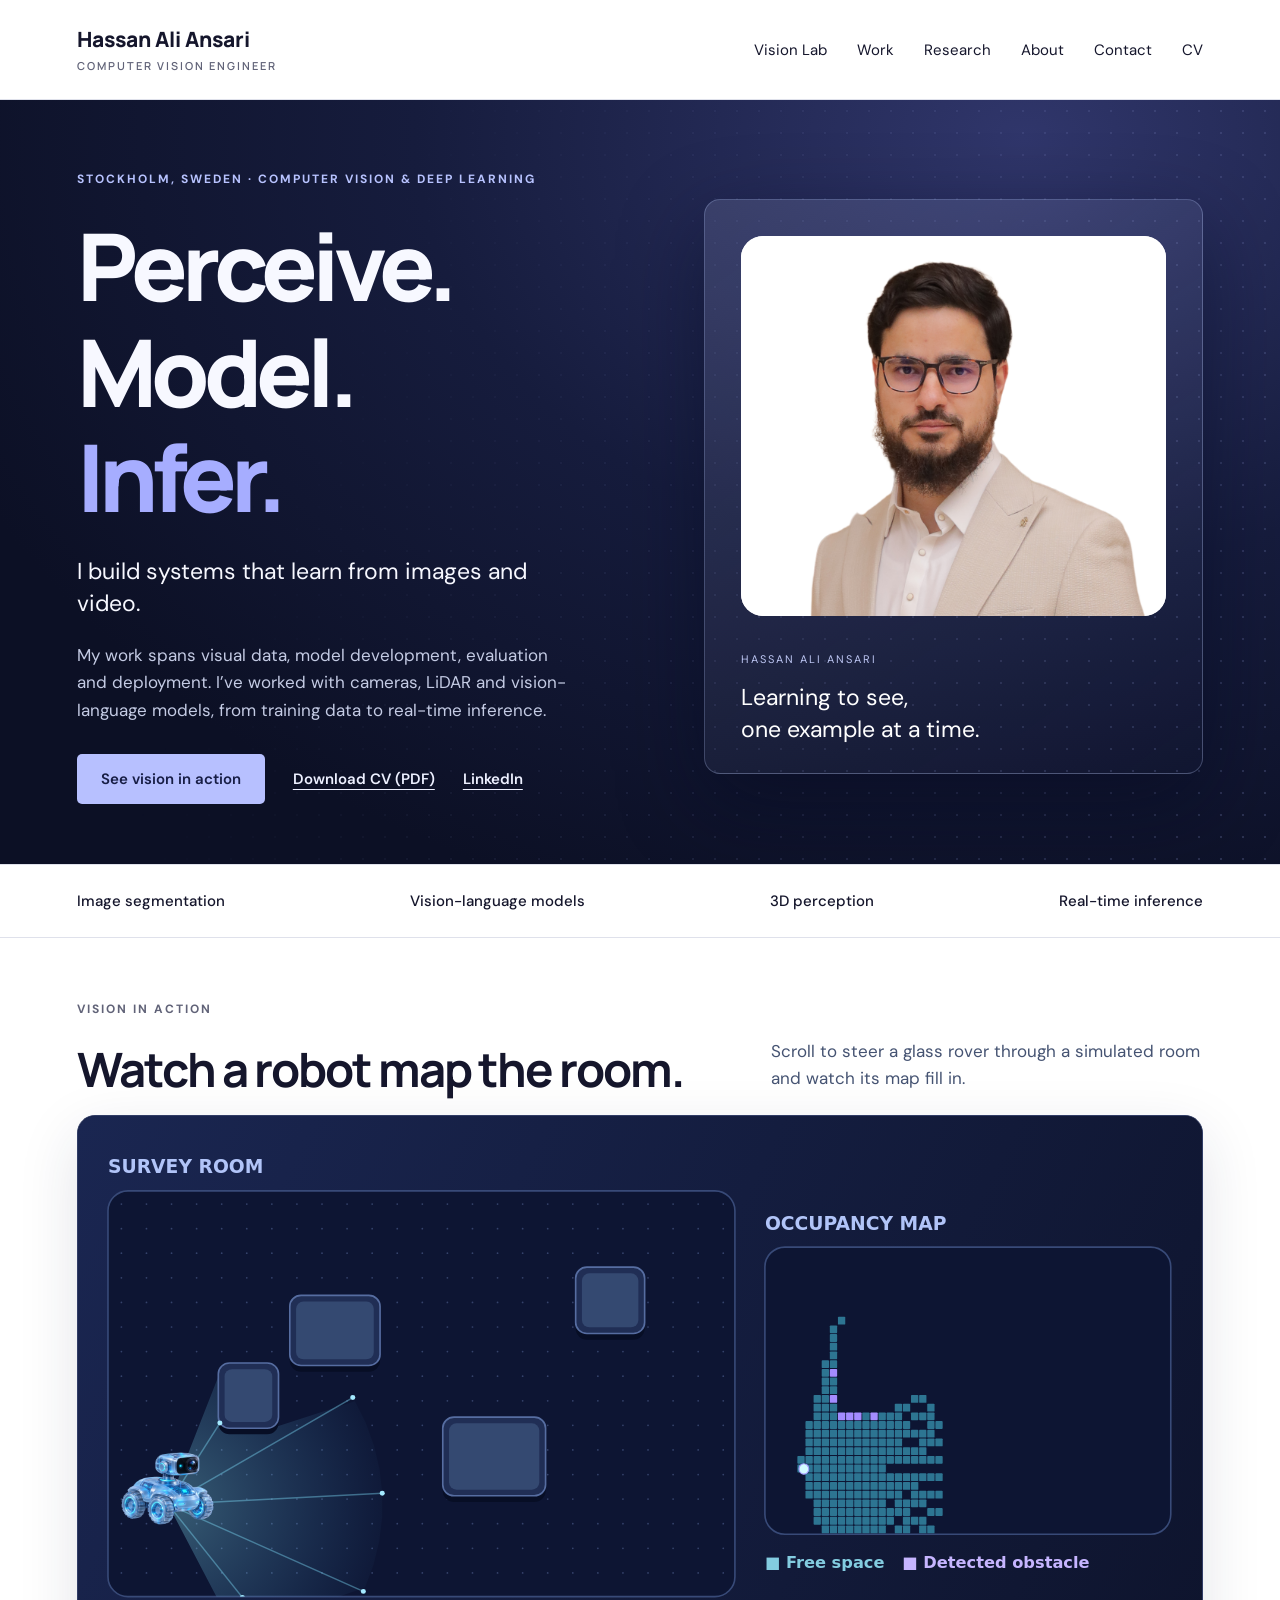
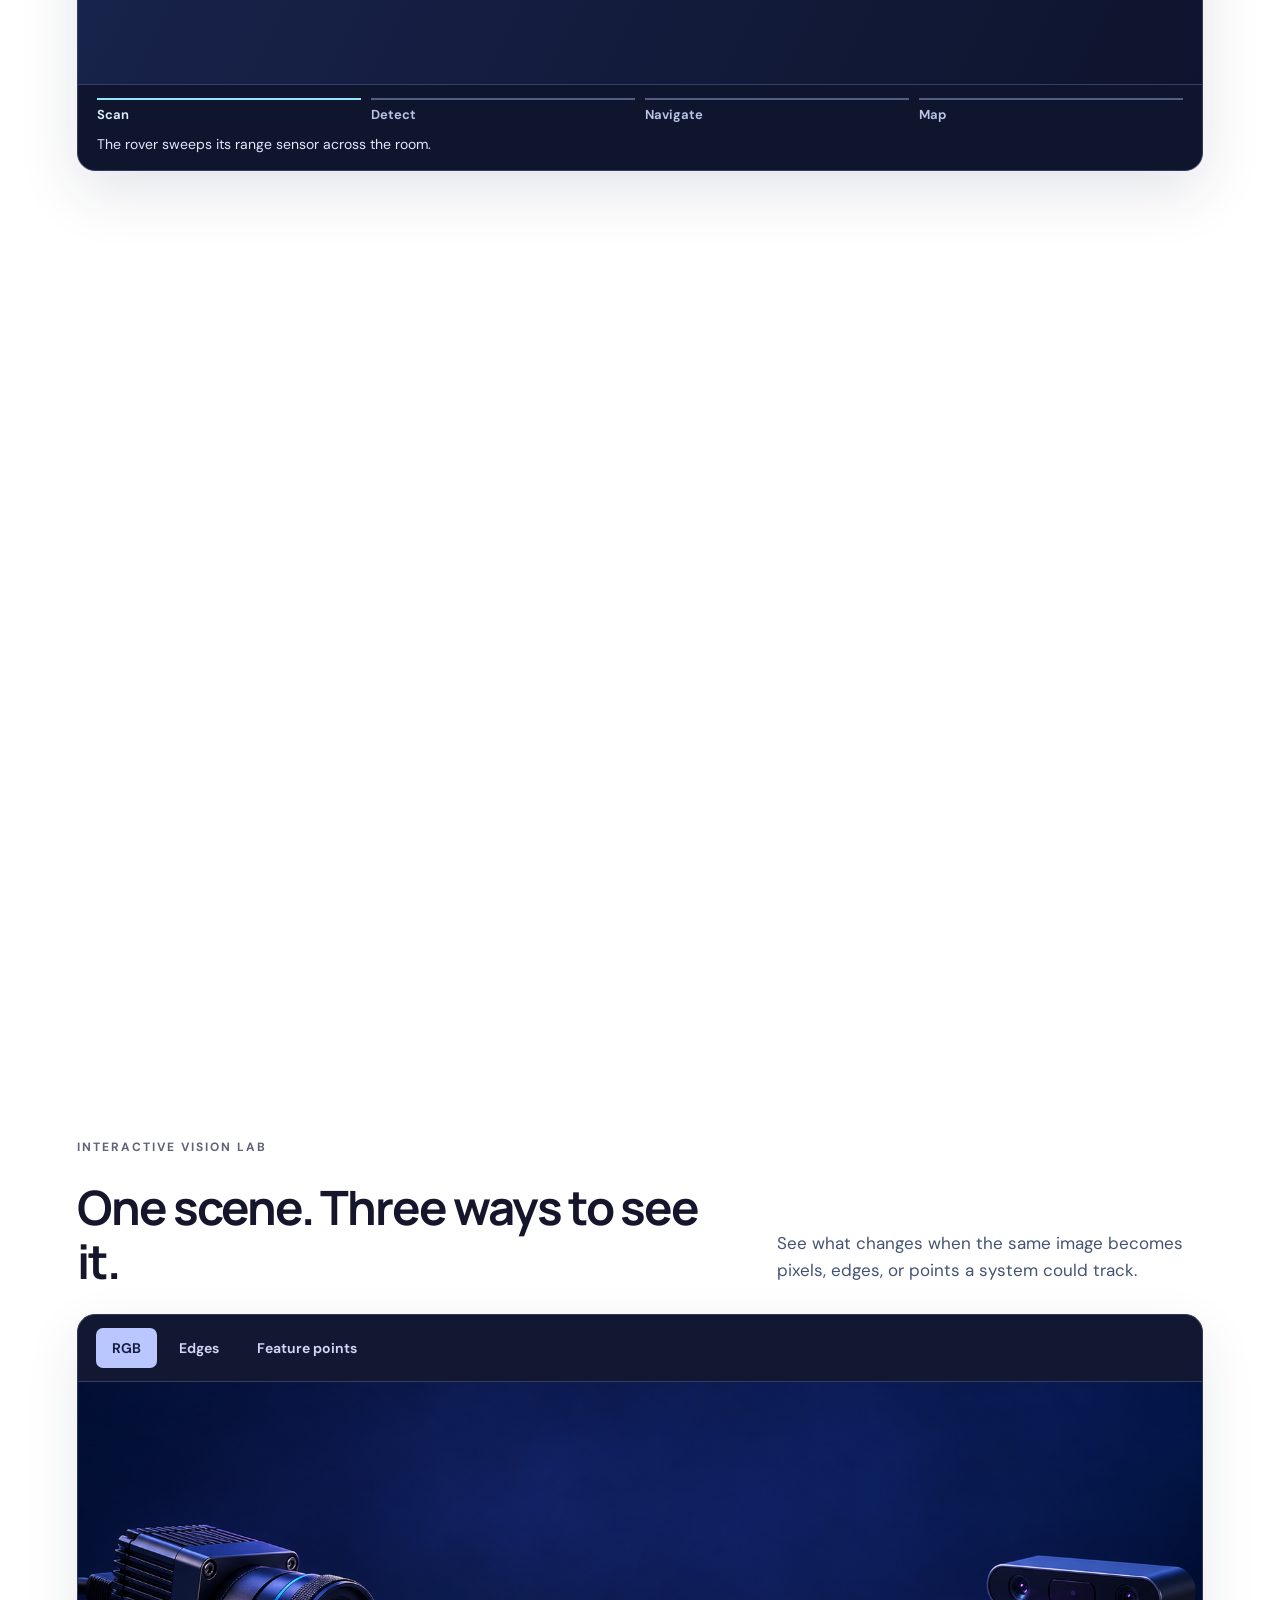
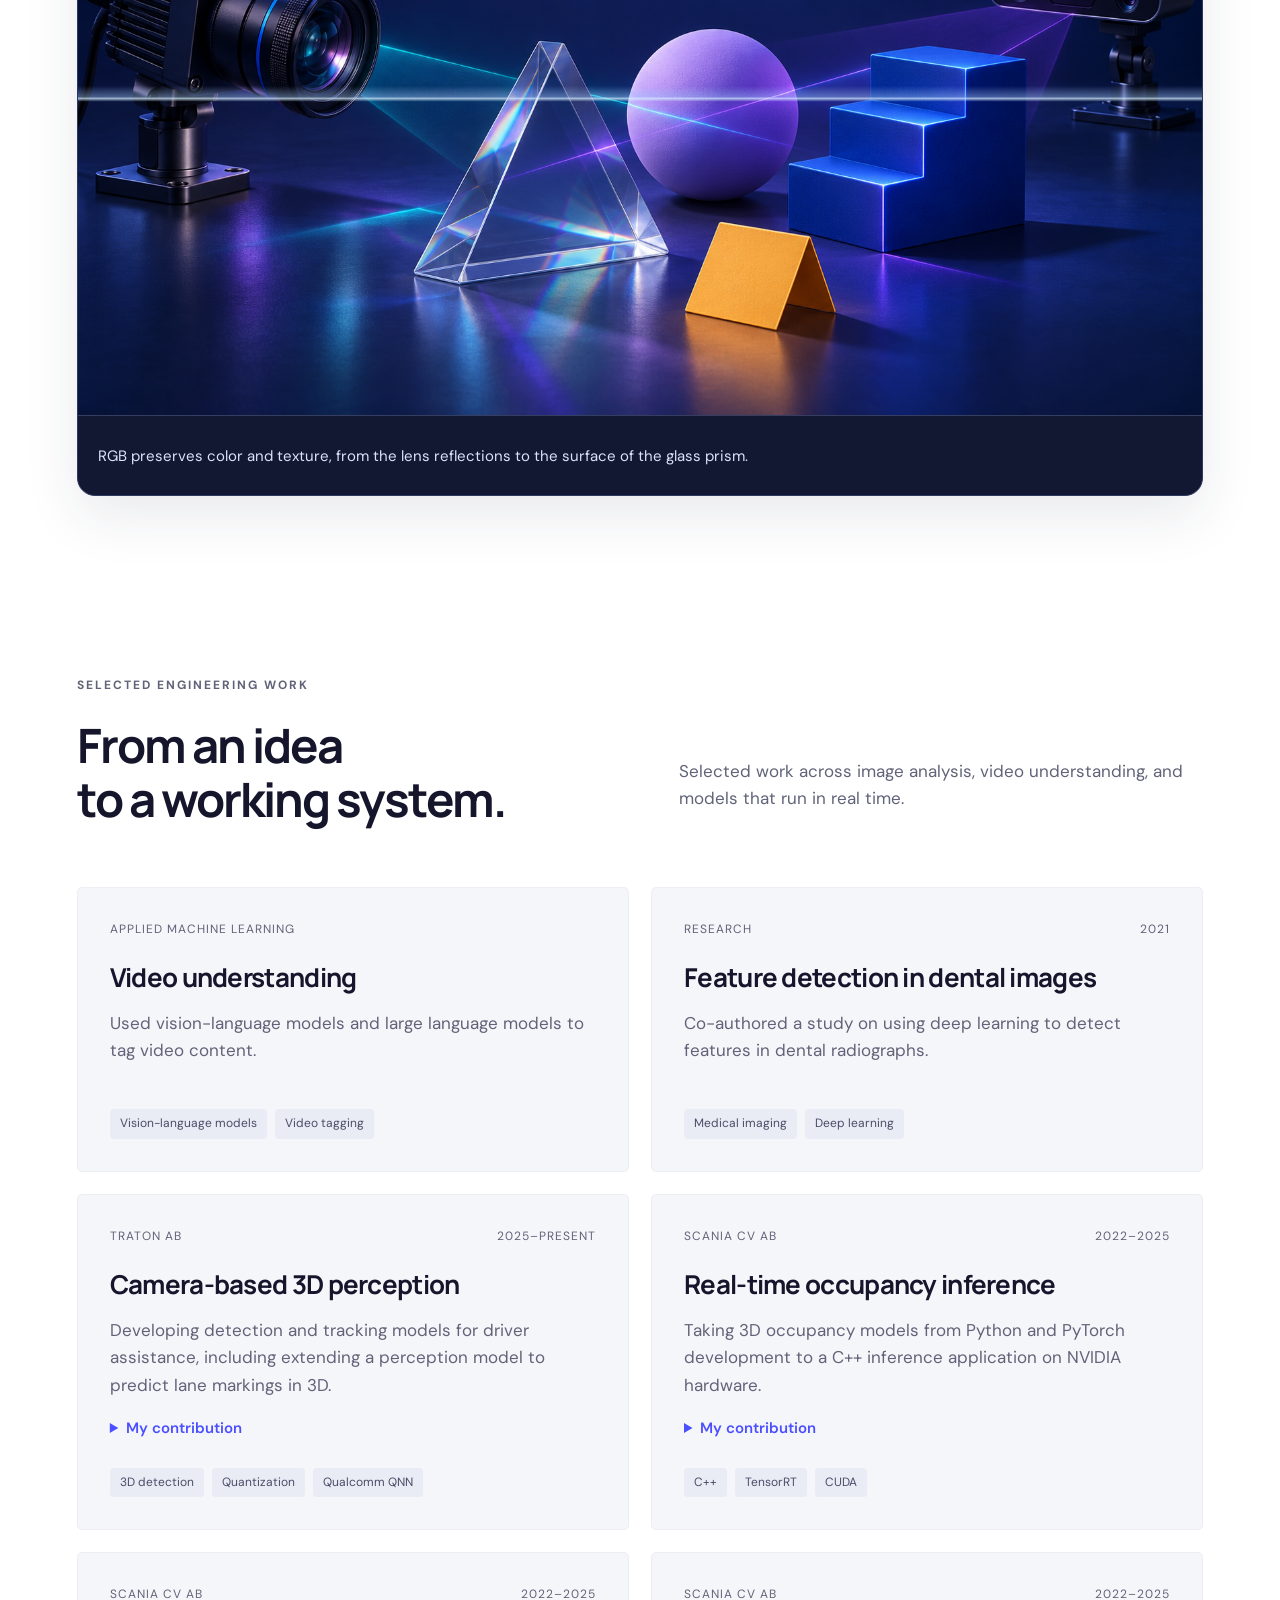
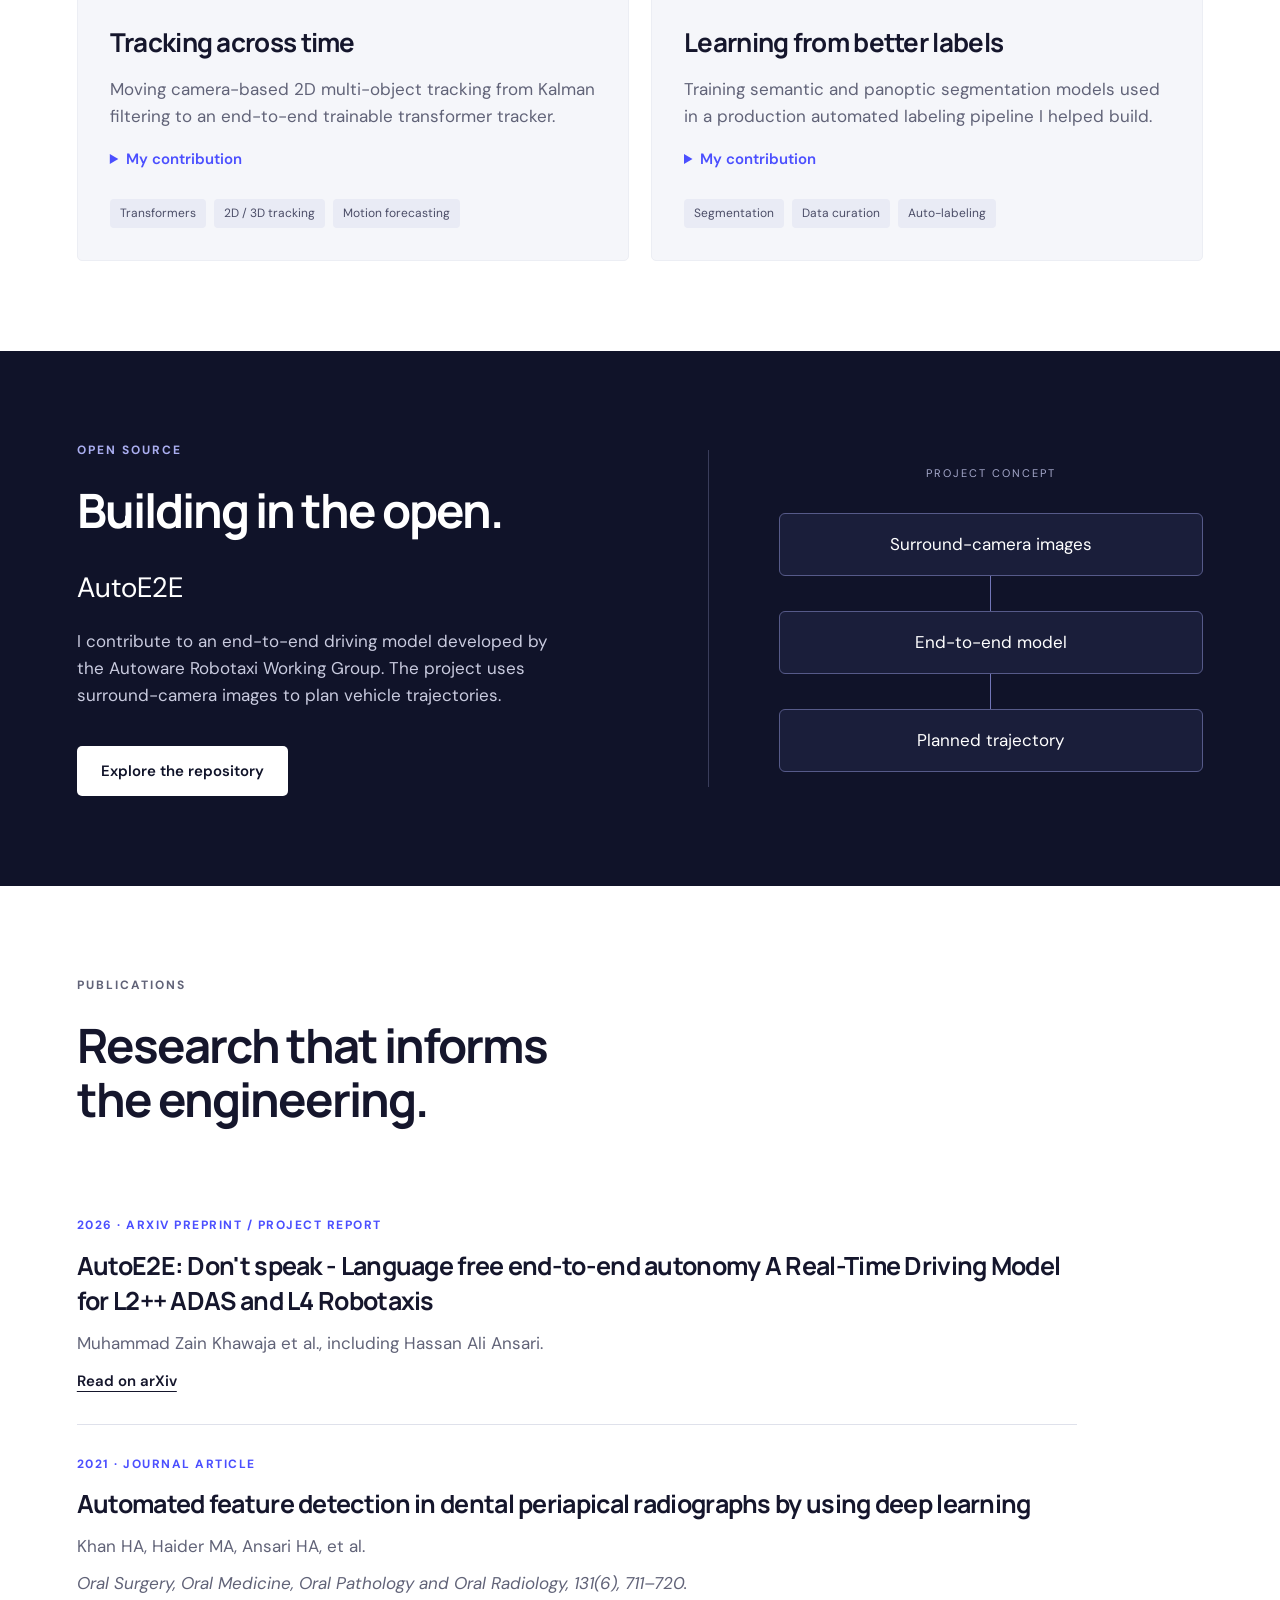
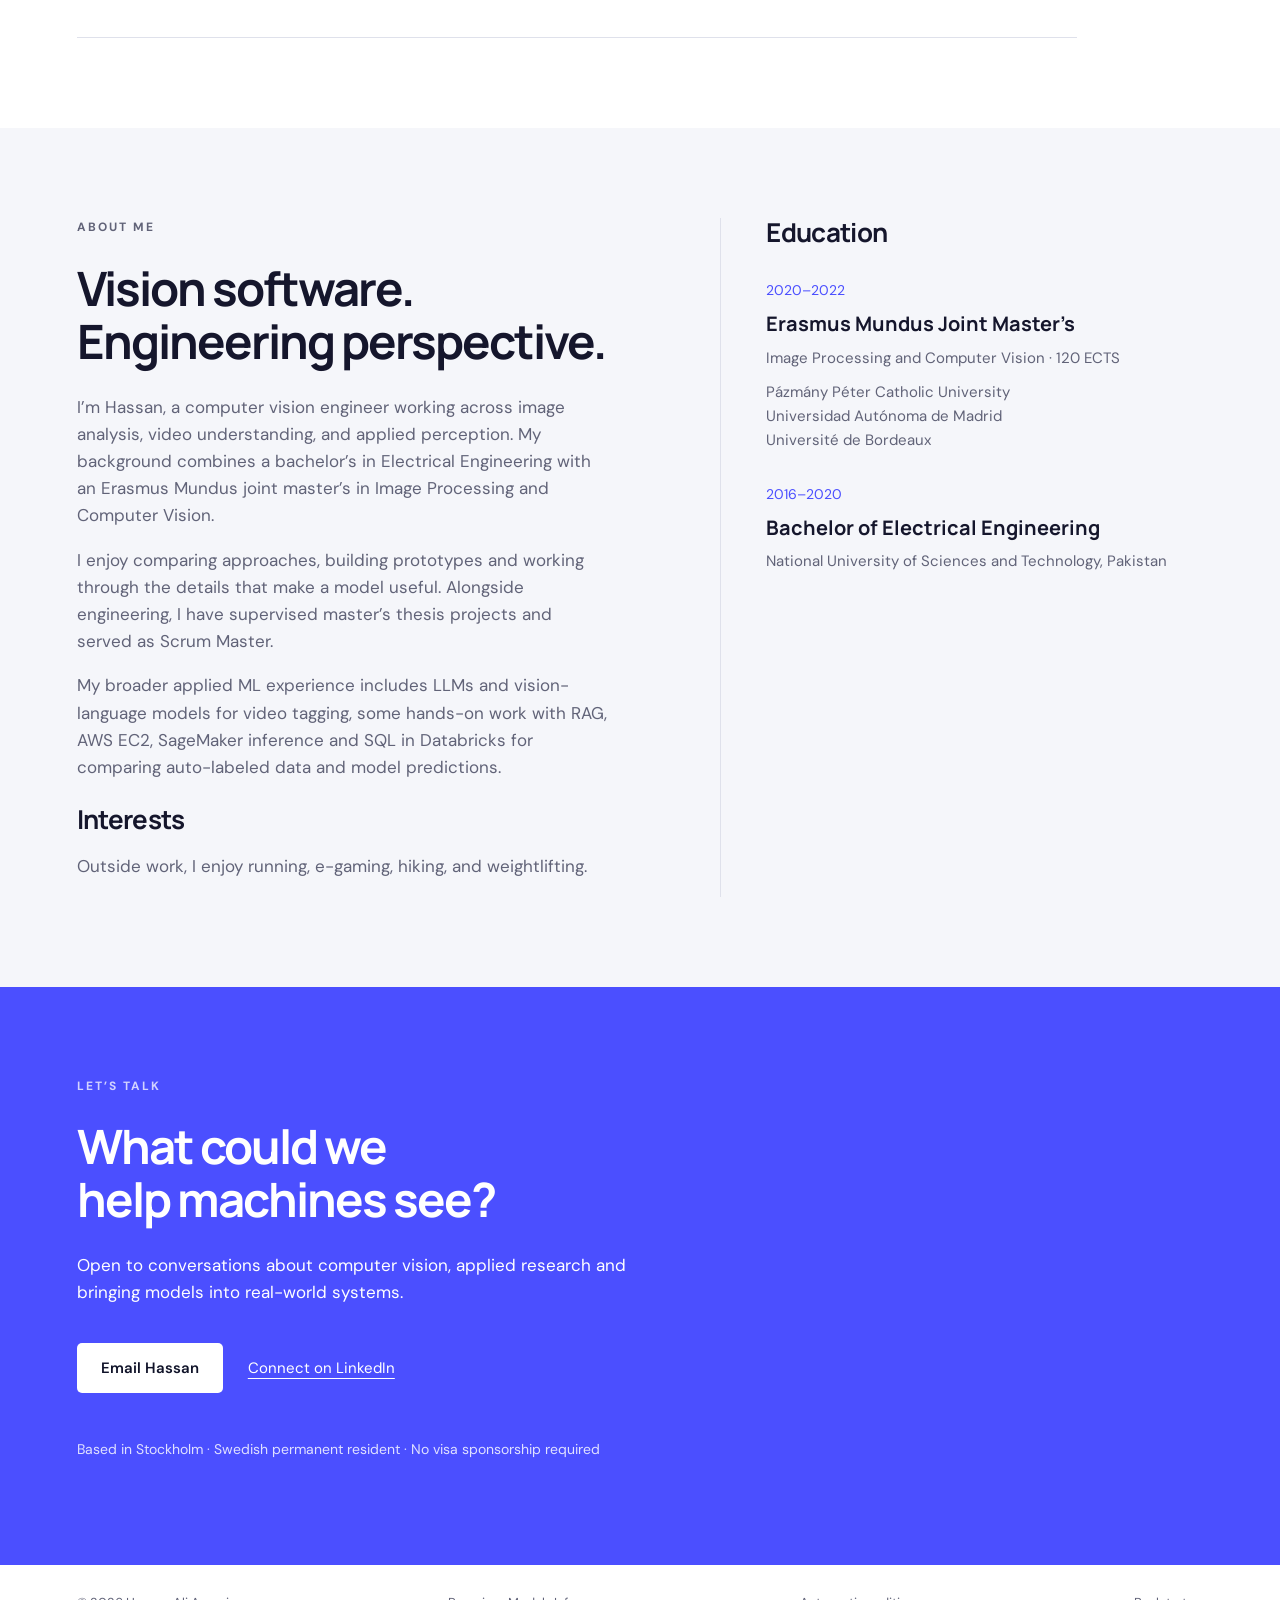
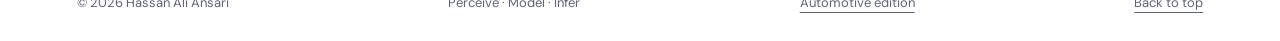
==== vision.html @ 22e8f333 "Add scroll-driven glass rover and room mapping demo" ====
<!doctype html>
<html lang="en"><head><meta charset="utf-8"><meta name="viewport" content="width=device-width,initial-scale=1"><title>Hassan Ali Ansari · Computer Vision & Deep Learning</title><meta name="description" content="Hassan Ali Ansari builds perception systems, from model development to real-time inference. Explore selected work in computer vision, tracking and embedded deployment."><meta name="theme-color" content="#101329"><link rel="icon" href="data:image/svg+xml,%3Csvg xmlns='http://www.w3.org/2000/svg' viewBox='0 0 64 64'%3E%3Crect width='64' height='64' rx='16' fill='%234b4fff'/%3E%3Ctext x='12' y='44' font-family='sans-serif' font-weight='bold' font-size='34' fill='white'%3EHA%3C/text%3E%3C/svg%3E"><link rel="stylesheet" href="style.css?v=portrait-crop">
<link rel="stylesheet" href="vision.css?v=workcell">
<script defer src="vision-lab.js"></script>
<script defer src="robot-workcell.js"></script>
</head>
<body><a class="skip" href="#main">Skip to content</a><header><a class="brand" href="#">Hassan Ali Ansari<span>COMPUTER VISION ENGINEER</span></a><nav aria-label="Main navigation"><a href="#vision-lab">Vision Lab</a><a href="#work">Work</a><a href="#research">Research</a><a href="#about">About</a><a href="#contact">Contact</a><a href="Hassan-Ali-Ansari-CV.pdf" target="_blank" rel="noopener">CV</a></nav></header>


<main id="main"><div class="hero-stage"><section class="hero"><div class="hero-copy"><p class="eyebrow">STOCKHOLM, SWEDEN · COMPUTER VISION & DEEP LEARNING</p><h1>Perceive.<br>Model.<br><em>Infer.</em></h1><p class="intro">I build systems that learn from images and video.</p><p class="support">My work spans visual data, model development, evaluation and deployment. I’ve worked with cameras, LiDAR and vision-language models, from training data to real-time inference.</p><div class="actions"><a class="button" href="#robot-workcell">See vision in action</a><a class="text-link" href="Hassan-Ali-Ansari-CV.pdf" download>Download CV (PDF)</a><a class="text-link" href="https://www.linkedin.com/in/hassan-ali-ansari-2b9634282" target="_blank" rel="noopener noreferrer">LinkedIn</a></div></div><div class="hero-visual"><div class="portrait"><img src="hassan.png" alt="Hassan Ali Ansari wearing a cream blazer" width="1120" height="1064"></div><div class="portrait-label"><span>HASSAN ALI ANSARI</span><p>Learning to see,<br>one example at a time.</p></div></div></section></div>
<div class="expertise" aria-label="Core expertise"><span>Image segmentation</span><span>Vision-language models</span><span>3D perception</span><span>Real-time inference</span></div>




<section id="robot-workcell" class="robot-workcell section" aria-labelledby="robot-title">
  <div class="robot-sticky">
    <div class="robot-heading">
      <div>
        <p class="eyebrow">VISION IN ACTION</p>
        <h2 id="robot-title">Watch a robot map the room.</h2>
      </div>
      <p>Scroll to steer a glass rover through a simulated room and watch its map fill in.</p>
    </div>
    <figure class="robot-instrument">
      <canvas width="900" height="460" role="img" aria-label="A glass rover scans a room. A second panel shows the free and occupied space it has mapped."></canvas>
      <figcaption>
        <ol class="robot-steps" aria-label="Workcell steps">
          <li aria-current="step">Scan</li>
          <li>Detect</li>
          <li>Navigate</li>
          <li>Map</li>
        </ol>
        <p class="robot-readout">The rover sweeps its range sensor across the room.</p>
      </figcaption>
    </figure>
  </div>
</section>
<section id="vision-lab" class="vision-lab section" aria-labelledby="vision-lab-title">
  <div class="vision-lab-header">
    <div>
      <p class="eyebrow">INTERACTIVE VISION LAB</p>
      <h2 id="vision-lab-title">One scene. Three ways to see it.</h2>
    </div>
    <p>See what changes when the same image becomes pixels, edges, or points a system could track.</p>
  </div>
  <div class="vision-instrument">
    <div class="vision-controls" role="group" aria-label="Image representation" hidden>
      <button type="button" data-mode="rgb" aria-pressed="true">RGB</button>
      <button type="button" data-mode="edges" aria-pressed="false">Edges</button>
      <button type="button" data-mode="features" aria-pressed="false">Feature points</button>
      <label class="vision-compare" hidden>Show original
        <input type="range" min="0" max="100" value="0" aria-label="Percentage of the original image to reveal">
      </label>
    </div>
    <div class="vision-stage">
      <img src="vision-sensor-scene.png" width="1672" height="941" alt="A machine-vision camera and depth sensor pointed at a glass prism and colored geometric objects.">
      <canvas aria-hidden="true" hidden></canvas>
    </div>
    <div class="vision-readout">
      <p id="vision-mode-description" aria-live="polite">RGB preserves color and texture, from the lens reflections to the surface of the glass prism.</p>
    </div>
  </div>
</section>
<section id="work" class="section"><div class="section-title"><p class="eyebrow">SELECTED ENGINEERING WORK</p><h2>From an idea<br>to a working system.</h2><p>Selected work across image analysis, video understanding, and models that run in real time.</p></div><div class="work-grid">
<article class="project"><div class="project-top"><span>APPLIED MACHINE LEARNING</span></div><h3>Video understanding</h3><p>Used vision-language models and large language models to tag video content.</p><div class="tags"><span>Vision-language models</span><span>Video tagging</span></div></article>
<article class="project"><div class="project-top"><span>RESEARCH</span><span>2021</span></div><h3>Feature detection in dental images</h3><p>Co-authored a study on using deep learning to detect features in dental radiographs.</p><div class="tags"><span>Medical imaging</span><span>Deep learning</span></div></article>
<article class="project"><div class="project-top"><span>TRATON AB</span><span>2025–PRESENT</span></div><h3>Camera-based 3D perception</h3><p>Developing detection and tracking models for driver assistance, including extending a perception model to predict lane markings in 3D.</p><details><summary>My contribution</summary><div class="detail"><p>I translate driving-feature requirements into perception tasks and define evaluation metrics with simulation engineers. I optimize and quantize models, convert them from ONNX to QNN, and validate inference on Qualcomm hardware with platform engineers.</p><p>I also contributed to discussions on technical feasibility, perception architecture and the hardware compute budget for an L2++ ADAS production project.</p></div></details><div class="tags"><span>3D detection</span><span>Quantization</span><span>Qualcomm QNN</span></div></article>
<article class="project"><div class="project-top"><span>SCANIA CV AB</span><span>2022–2025</span></div><h3>Real-time occupancy inference</h3><p>Taking 3D occupancy models from Python and PyTorch development to a C++ inference application on NVIDIA hardware.</p><details><summary>My contribution</summary><div class="detail"><p>I developed models through training and evaluation, optimized inference with ONNX, TensorRT and custom CUDA kernels, and wrote the C++ application that ran them. The work focused on meeting real-time compute and latency constraints.</p></div></details><div class="tags"><span>C++</span><span>TensorRT</span><span>CUDA</span></div></article>
<article class="project"><div class="project-top"><span>SCANIA CV AB</span><span>2022–2025</span></div><h3>Tracking across time</h3><p>Moving camera-based 2D multi-object tracking from Kalman filtering to an end-to-end trainable transformer tracker.</p><details><summary>My contribution</summary><div class="detail"><p>In related 3D perception work, I integrated a trainable tracker with an object detector and used its tracks to develop downstream motion forecasting and occupancy prediction models. I also built prototypes to compare methods and guide technology selection.</p></div></details><div class="tags"><span>Transformers</span><span>2D / 3D tracking</span><span>Motion forecasting</span></div></article>
<article class="project"><div class="project-top"><span>SCANIA CV AB</span><span>2022–2025</span></div><h3>Learning from better labels</h3><p>Training semantic and panoptic segmentation models used in a production automated labeling pipeline I helped build.</p><details><summary>My contribution</summary><div class="detail"><p>I helped define 3D annotation specifications and curated camera and LiDAR datasets for model training and evaluation.</p></div></details><div class="tags"><span>Segmentation</span><span>Data curation</span><span>Auto-labeling</span></div></article></div></section>
<section class="open-source section"><div><p class="eyebrow">OPEN SOURCE</p><h2>Building in the open.</h2><p class="large">AutoE2E</p><p>I contribute to an end-to-end driving model developed by the Autoware Robotaxi Working Group. The project uses surround-camera images to plan vehicle trajectories.</p><a class="button light" href="https://github.com/autowarefoundation/auto_e2e" target="_blank" rel="noopener noreferrer">Explore the repository</a></div><div class="pipeline" aria-label="Conceptual AutoE2E flow: surround-camera images to end-to-end model to planned trajectory"><span class="diagram-label">PROJECT CONCEPT</span><div>Surround-camera images</div><i aria-hidden="true"></i><div>End-to-end model</div><i aria-hidden="true"></i><div>Planned trajectory</div></div></section>
<section id="research" class="section research"><div class="section-title"><p class="eyebrow">PUBLICATIONS</p><h2>Research that informs<br>the engineering.</h2></div><article class="paper"><div class="paper-meta">2026 · ARXIV PREPRINT / PROJECT REPORT</div><h3><a href="https://arxiv.org/abs/2611.22374" target="_blank" rel="noopener noreferrer">AutoE2E: Don't speak - Language free end-to-end autonomy A Real-Time Driving Model for L2++ ADAS and L4 Robotaxis</a></h3><p>Muhammad Zain Khawaja et al., including Hassan Ali Ansari.</p><a class="text-link" href="https://arxiv.org/abs/2611.22374" target="_blank" rel="noopener noreferrer">Read on arXiv</a></article><article class="paper"><div class="paper-meta">2021 · JOURNAL ARTICLE</div><h3>Automated feature detection in dental periapical radiographs by using deep learning</h3><p>Khan HA, Haider MA, Ansari HA, et al.</p><p class="journal">Oral Surgery, Oral Medicine, Oral Pathology and Oral Radiology, 131(6), 711–720.</p></article></section>
<section id="about" class="section about"><div><p class="eyebrow">ABOUT ME</p><h2>Vision software.<br>Engineering perspective.</h2><p>I’m Hassan, a computer vision engineer working across image analysis, video understanding, and applied perception. My background combines a bachelor’s in Electrical Engineering with an Erasmus Mundus joint master’s in Image Processing and Computer Vision.</p><p>I enjoy comparing approaches, building prototypes and working through the details that make a model useful. Alongside engineering, I have supervised master’s thesis projects and served as Scrum Master.</p><p>My broader applied ML experience includes LLMs and vision-language models for video tagging, some hands-on work with RAG, AWS EC2, SageMaker inference and SQL in Databricks for comparing auto-labeled data and model predictions.</p><h3>Interests</h3><p>Outside work, I enjoy running, e-gaming, hiking, and weightlifting.</p></div><div class="education"><h3>Education</h3><div><span>2020–2022</span><h4>Erasmus Mundus Joint Master’s</h4><p>Image Processing and Computer Vision · 120 ECTS</p><p>Pázmány Péter Catholic University<br>Universidad Autónoma de Madrid<br>Université de Bordeaux</p></div><div><span>2016–2020</span><h4>Bachelor of Electrical Engineering</h4><p>National University of Sciences and Technology, Pakistan</p></div></div></section>
<section id="contact" class="contact section"><p class="eyebrow">LET’S TALK</p><h2>What could we<br>help machines see?</h2><p>Open to conversations about computer vision, applied research and bringing models into real-world systems.</p><a class="button light" href="mailto:ansarihassan77@gmail.com">Email Hassan</a><a class="contact-link" href="https://www.linkedin.com/in/hassan-ali-ansari-2b9634282" target="_blank" rel="noopener noreferrer">Connect on LinkedIn</a><p class="authorization">Based in Stockholm · Swedish permanent resident · No visa sponsorship required</p></section></main><footer><span>© 2026 Hassan Ali Ansari</span><span>Perceive · Model · Infer</span><a href="./">Automotive edition</a><a href="#">Back to top</a></footer></body></html>
---- style.css ----
@import url('https://fonts.googleapis.com/css2?family=DM+Sans:wght@400;500;600;700&family=Manrope:wght@400;500;600;700;800&display=swap');
:root{--ink:#15162c;--muted:#616378;--blue:#4b4fff;--line:#dfe1eb;--navy:#101329;--surface:#f5f6fa}*{box-sizing:border-box}html{scroll-behavior:smooth;scroll-padding-top:90px}body{margin:0;color:var(--ink);background:#fff;font-family:'DM Sans',Arial,sans-serif;font-size:17px;line-height:1.6}a{color:inherit;text-underline-offset:5px}a:focus-visible,summary:focus-visible{outline:3px solid #8b8dff;outline-offset:6px}header{height:100px;padding:0 6%;display:flex;align-items:center;justify-content:space-between;border-bottom:1px solid var(--line);background:white}.brand{font-family:Manrope,sans-serif;font-size:21px;font-weight:800;text-decoration:none;line-height:1.35}.brand span{display:block;font-size:11px;letter-spacing:2px;color:var(--muted);font-weight:600;margin-top:5px}nav{display:flex;gap:30px}nav a{text-decoration:none;font-size:15px}nav a:hover{color:var(--blue)}.skip{position:absolute;top:-100px;left:20px;background:white;padding:10px;z-index:5}.skip:focus{top:10px}.hero{padding:70px 6% 60px;max-width:1500px;margin:auto;display:grid;grid-template-columns:1.1fr 1fr;gap:7%;align-items:center}.eyebrow{font-size:12px;font-weight:700;letter-spacing:2px;margin:0 0 24px;color:var(--muted)}h1,h2,h3,h4{font-family:Manrope,Arial,sans-serif;line-height:1.13}h1{font-size:clamp(62px,7.3vw,110px);letter-spacing:-6px;font-weight:800;margin:0 0 25px}h1 em{color:var(--blue);font-style:normal}h2{font-size:clamp(32px,3.7vw,52px);font-weight:700;letter-spacing:-2px;margin:0 0 25px}h3{font-size:26px;letter-spacing:-.7px;margin:24px 0 18px}.intro{font-size:23px;line-height:1.4;max-width:510px}.support{max-width:490px;color:var(--muted)}.actions{display:flex;flex-wrap:wrap;gap:28px;align-items:center;margin-top:30px}.button{display:inline-block;text-decoration:none;background:var(--blue);color:#fff;padding:13px 24px;border-radius:5px;font-size:15px;font-weight:600;transition:background .2s}.button:hover{background:#3236d4}.text-link{font-size:15px;font-weight:600}.hero-visual{position:relative;background:var(--navy);padding:36px 36px 28px;border-radius:2px;overflow:hidden}.portrait{background:#fff;position:relative;z-index:1;border-radius:180px 180px 3px 3px;overflow:hidden}.portrait img{display:block;width:100%;height:auto;aspect-ratio:1.12/1;object-fit:cover;object-position:center top}.portrait-label{position:relative;z-index:1;color:white;margin-top:28px}.portrait-label span{color:#a5a8d0;font-size:11px;letter-spacing:2px}.portrait-label p{font-size:23px;line-height:1.4;margin:10px 0 0}.orbit{position:absolute;width:460px;height:460px;border:1px solid #5c60a0;border-radius:50%;right:-310px;bottom:-170px}.orbit:after{content:'';position:absolute;inset:35px;border:1px solid #5c60a0;border-radius:50%}.expertise{border-top:1px solid var(--line);border-bottom:1px solid var(--line);display:flex;justify-content:space-between;gap:20px;padding:24px 6%;font-size:15px;font-weight:500}.section{padding:90px 6%;max-width:1500px;margin:auto}.section-title{display:grid;grid-template-columns:1fr 1fr;gap:0 7%;align-items:center;margin-bottom:35px}.section-title .eyebrow{grid-column:1/-1}.section-title>p:last-child{color:var(--muted);max-width:510px}.work-grid{display:grid;grid-template-columns:1fr 1fr;gap:22px}.project{padding:32px;background:var(--surface);border:1px solid #eceef4;border-radius:5px;display:flex;flex-direction:column}.project-top{display:flex;justify-content:space-between;gap:20px;font-size:12px;color:var(--muted);letter-spacing:1px}.project>p{color:var(--muted);margin-top:0}.tags{display:flex;gap:8px;flex-wrap:wrap;margin-top:auto;padding-top:28px}.tags span{font-size:12px;padding:5px 10px;background:#e9ebf5;border-radius:4px;color:#4b4d67}summary{font-size:15px;font-weight:600;cursor:pointer;width:fit-content;color:var(--blue)}.detail p{font-size:16px}.open-source{max-width:none;background:var(--navy);color:white;display:grid;grid-template-columns:1fr 1fr;gap:12%;align-items:center}.open-source .eyebrow{color:#aaaef0}.open-source>div>p:not(.eyebrow){max-width:550px;color:#c9cbdf}.open-source .large{font-size:28px;color:white!important;margin-bottom:15px}.light{background:white;color:var(--navy);margin-top:20px}.light:hover{background:#e3e4ff}.pipeline{border-left:1px solid #3a3d5b;padding:15px 0 15px 70px;display:flex;align-items:center;flex-direction:column}.diagram-label{font-size:11px;letter-spacing:2px;color:#a6a9cc;margin-bottom:30px}.pipeline div{padding:17px 24px;border:1px solid #565a89;background:#1a1e3a;border-radius:6px;width:100%;text-align:center;font-size:17px}.pipeline i{height:35px;border-left:1px solid #7276b8}.paper{padding:30px 0;border-bottom:1px solid var(--line);max-width:1000px}.paper h3{font-size:25px;line-height:1.4;margin:12px 0}.paper h3 a{text-decoration:none}.paper h3 a:hover{color:var(--blue)}.paper p{margin:10px 0;color:var(--muted)}.paper-meta{font-size:12px;letter-spacing:1.5px;color:var(--blue);font-weight:700}.journal{font-style:italic}.about{display:grid;grid-template-columns:1.1fr 1fr;gap:10%;background:var(--surface);max-width:none}.about p{color:var(--muted)}.education{border-left:1px solid var(--line);padding-left:45px}.education h3{margin-top:0}.education>div{margin-top:28px}.education span{font-size:14px;color:var(--blue)}h4{font-size:20px;margin:10px 0}.education p{font-size:15px;margin:10px 0}.contact{background:var(--blue);color:white;max-width:none}.contact .eyebrow{color:#d2d3ff}.contact>p:not(.eyebrow){max-width:600px}.contact-link{margin-left:25px;font-size:15px}.contact .authorization{margin-top:45px;font-size:14px;color:#e0e1ff;max-width:none!important}footer{padding:28px 6%;display:flex;justify-content:space-between;gap:15px;font-size:13px;color:var(--muted)}@media(min-width:1600px){header,.expertise,footer{padding-left:max(6%,calc((100vw - 1320px)/2));padding-right:max(6%,calc((100vw - 1320px)/2))}.open-source,.about,.contact{padding-left:max(6%,calc((100vw - 1320px)/2));padding-right:max(6%,calc((100vw - 1320px)/2))}}@media(max-width:760px){header{height:auto;padding:23px 6%;align-items:flex-start;gap:20px}.brand{font-size:17px}.brand span{font-size:9px;letter-spacing:1px}nav{gap:14px;flex-wrap:wrap;justify-content:flex-end}nav a{font-size:13px}.hero{padding-top:40px;grid-template-columns:1fr;gap:40px}h1{letter-spacing:-3px;font-size:72px}.hero-visual{max-width:450px;padding:28px;margin:auto;width:100%}.portrait img{aspect-ratio:1.17/1}.eyebrow{font-size:11px}.expertise{display:grid;grid-template-columns:1fr 1fr;font-size:13px}.section{padding:60px 6%}.section-title,.work-grid,.open-source,.about{grid-template-columns:1fr}.section-title{gap:0}.project{padding:24px}h3{font-size:23px}.open-source{gap:40px}.pipeline{padding:0;border:0}.education{padding:30px 0 0;border-left:0;border-top:1px solid var(--line)}.contact-link{display:inline-block;margin:20px 0 0 20px}footer{flex-wrap:wrap}footer span:nth-child(2){display:none}}@media(prefers-reduced-motion:reduce){html{scroll-behavior:auto}*{transition:none!important}}
---- vision.css ----
.hero-stage {
  isolation: isolate;
  position: relative;
  overflow: hidden;
  background: radial-gradient(ellipse at 80% 5%, #30366b 0, #161c3d 42%, #0c1025 80%);
  color: #f7f8ff;
}
.hero-stage::before {
  content: "";
  position: absolute;
  inset: 0;
  z-index: -1;
  background: radial-gradient(circle at center, #a2aeed35 1px, transparent 1.6px) 0 0 / 22px 22px;
  mask-image: linear-gradient(110deg, transparent 25%, #000);
}
.hero-stage .eyebrow { color: #b8c3ff; }
.hero-stage .hero-copy h1 em { color: #a6adff; }
.hero-stage .support { color: #c4cbe4; }
.hero-stage .text-link { color: #edf0ff; }
.hero-stage .button { background: #b7c0ff; color: #171d45; }
.hero-stage .button:hover { background: #d9deff; }
.hero-stage .hero-visual {
  background: linear-gradient(145deg, #d0d7ff23, #151d480a);
  border: 1px solid #bed0ff45;
  border-radius: 16px;
  box-shadow: 0 28px 85px #05091d77;
}
.hero-stage .portrait { border-radius: 22px; }
.hero-stage .portrait-label span { color: #bec7f4; }
.hero-stage .portrait-label p { color: #fff; }
.robot-workcell.section {
  min-height: 190vh;
  padding-top: 62px;
  padding-bottom: 40px;
}
.robot-sticky { position: sticky; top: 20px; }
.robot-heading {
  display: grid;
  grid-template-columns: 1fr minmax(220px, .65fr);
  align-items: end;
  gap: 12px 30px;
  margin-bottom: 18px;
}
.robot-heading h2 { margin: 0; }
.robot-heading > p { margin: 0 0 4px; color: #455372; }
.robot-instrument {
  margin: 0;
  overflow: hidden;
  border: 1px solid #313d66;
  border-radius: 18px;
  color: #f5f7ff;
  background: #10152e;
  box-shadow: 0 20px 60px #22264a20;
}
.robot-instrument canvas {
  display: block;
  width: min(100%, 125vh);
  height: auto;
  margin: auto;
}
.robot-instrument figcaption { border-top: 1px solid #334069; padding: 13px 19px 15px; }
.robot-steps {
  display: grid;
  grid-template-columns: repeat(4, minmax(0, 1fr));
  gap: 10px;
  padding: 0;
  margin: 0;
  list-style: none;
}
.robot-steps li {
  border-top: 2px solid #526085;
  padding-top: 5px;
  color: #bac5e7;
  font-size: 13px;
  font-weight: 650;
}
.robot-steps li[aria-current] { color: #dcefff; border-color: #92e5ff; }
.robot-readout { margin: 7px 0 0; font-size: 14px; color: #e0e8fb; }
@media (max-width: 760px) {
  .robot-workcell.section { min-height: 160vh; padding-top: 45px; }
  .robot-heading { grid-template-columns: 1fr; }
  .robot-heading h2 { font-size: clamp(29px, 8vw, 43px); }
  .robot-instrument figcaption { padding-inline: 12px; }
}
@media (max-height: 550px) and (orientation: landscape) {
  .robot-sticky { top: 0; }
  .robot-heading > p, .robot-heading .eyebrow { display: none; }
  .robot-heading { margin-bottom: 8px; }
  .robot-heading h2 { font-size: 24px; }
  .robot-instrument canvas { width: min(100%, 105vh); }
}
@media (prefers-reduced-motion: reduce) {
  .robot-workcell.section { min-height: 0; }
  .robot-sticky { position: static; }
}
.vision-lab-header {
  display: grid;
  grid-template-columns: 1.5fr 1fr;
  align-items: end;
  gap: 14px 60px;
  margin-bottom: 26px;
}
.vision-lab-header h2 { margin-bottom: 0; }
.vision-lab-header > p { margin: 0 0 4px; color: #455372; }
.vision-instrument {
  border: 1px solid #2e3960;
  border-radius: 18px;
  overflow: hidden;
  background: #121832;
  color: #f5f6ff;
  box-shadow: 0 20px 55px #22264a19;
}
.vision-controls {
  display: flex;
  gap: 6px;
  flex-wrap: wrap;
  padding: 13px 18px;
  border-bottom: 1px solid #353e61;
}
.vision-controls[hidden], .vision-compare[hidden], .vision-stage canvas[hidden] { display: none; }
.vision-controls button {
  min-height: 40px;
  padding: 8px 15px;
  border: 1px solid transparent;
  border-radius: 7px;
  background: transparent;
  color: #d0d7f7;
  font: inherit;
  font-size: 14px;
  font-weight: 650;
  cursor: pointer;
}
.vision-controls button:hover { background: #2a345e; }
.vision-controls button[aria-pressed="true"] {
  color: #141b3c;
  background: #bac6ff;
}
.vision-instrument :is(button, input):focus-visible { outline: 2px solid #dde3ff; outline-offset: 3px; }
.vision-stage { position: relative; background: #0d122b; }
.vision-stage img { display: block; width: 100%; height: auto; }
.vision-stage canvas { position: absolute; inset: 0; width: 100%; height: 100%; }
.vision-readout {
  display: flex;
  justify-content: space-between;
  flex-wrap: wrap;
  gap: 12px 25px;
  align-items: center;
  min-height: 80px;
  padding: 15px 20px;
  border-top: 1px solid #353e61;
}
.vision-readout p { flex: 1 1 280px; margin: 0; color: #dbe1fa; font-size: 15px; }
.vision-compare {
  display: flex;
  align-items: center;
  margin-inline-start: auto;
  padding-inline: 8px;
  gap: 9px;
  color: #c7d1ff;
  font-size: 13px;
}
.vision-compare input { width: 105px; accent-color: #a6b5ff; }
@supports (animation-timeline: view()) {
  @media (prefers-reduced-motion: no-preference) {
    .vision-stage::after {
      content: "";
      position: absolute;
      inset: 0;
      pointer-events: none;
      background: linear-gradient(transparent 48%, #a6cbff66 49.7%, #d2ecffbb 50%, transparent 50.5%);
      animation: vision-scan linear both;
      animation-timeline: view();
    }
  }
}
@keyframes vision-scan {
  from { transform: translateY(-50%); opacity: 0; }
  18%, 76% { opacity: .75; }
  to { transform: translateY(50%); opacity: 0; }
}
@media (max-width: 760px) {
  .vision-lab-header { grid-template-columns: 1fr; }
  .vision-controls { padding: 10px 11px; }
  .vision-controls button { padding-inline: 10px; }
}
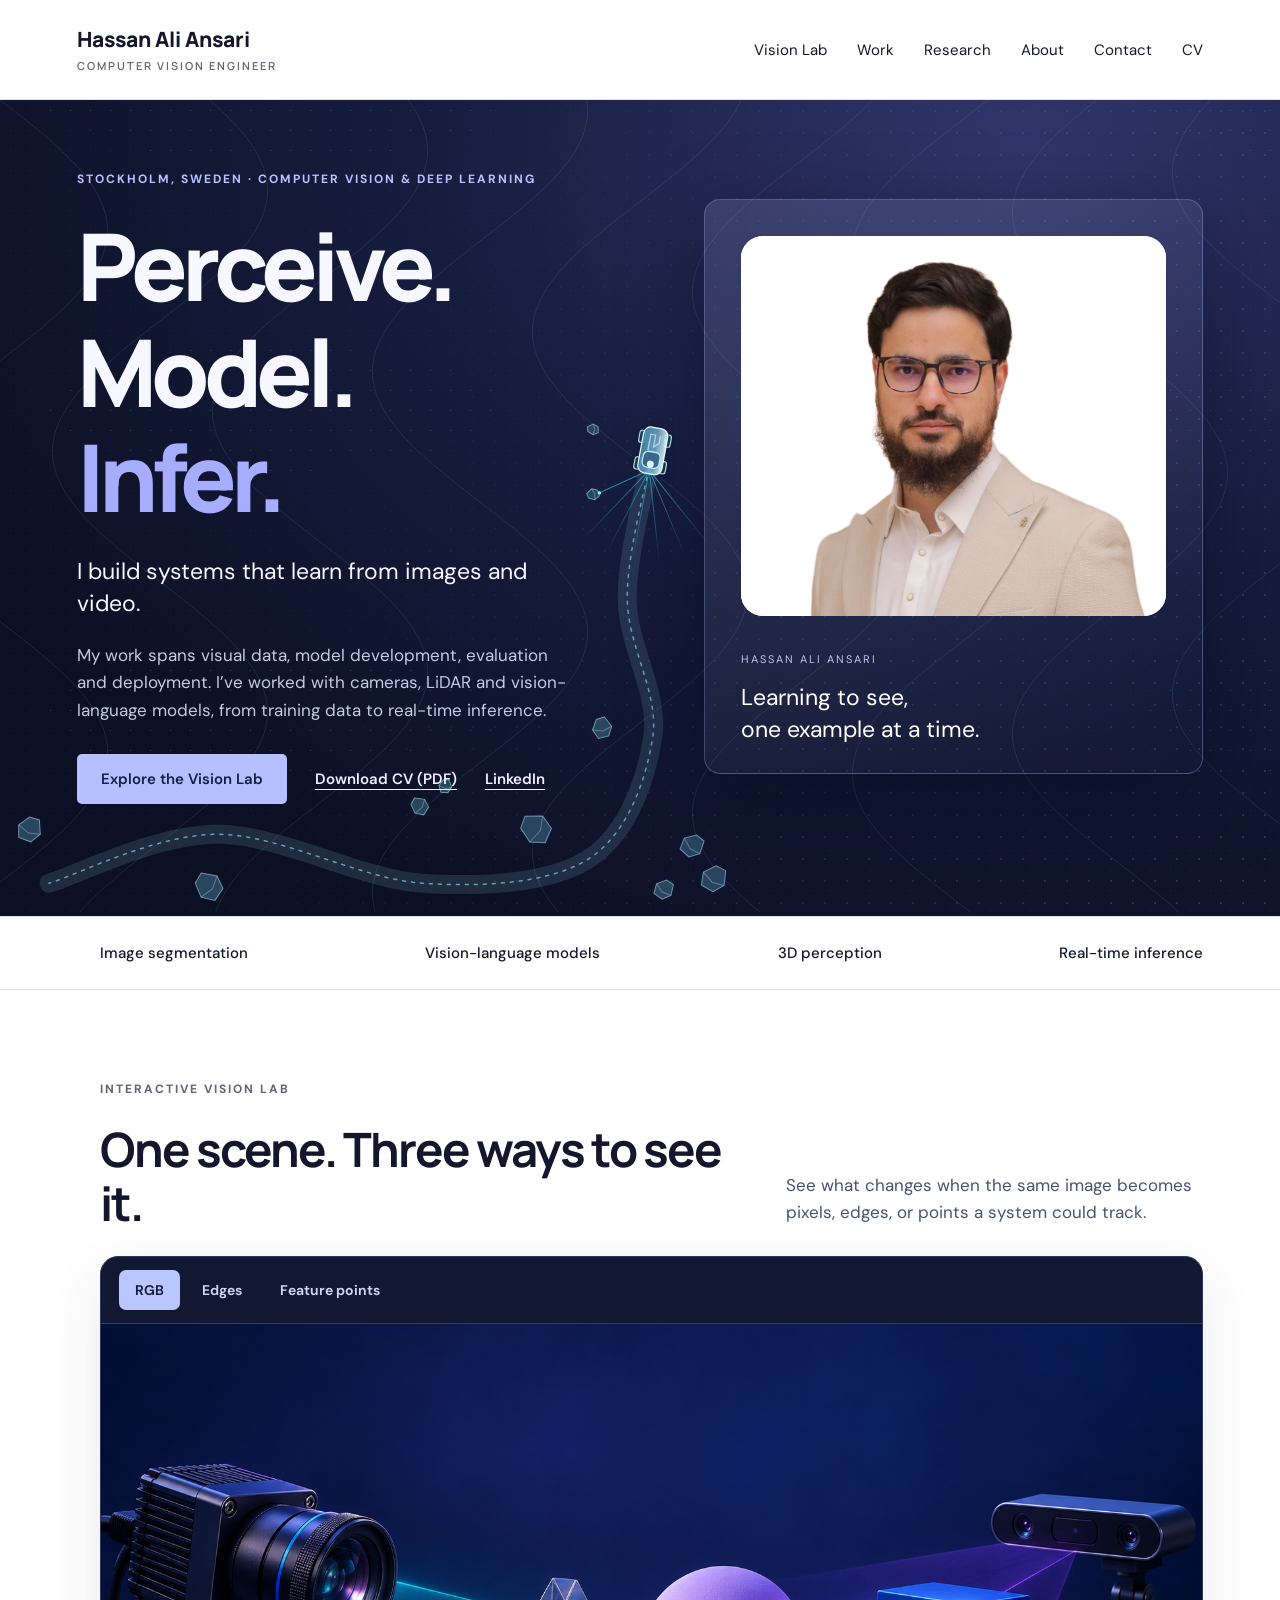
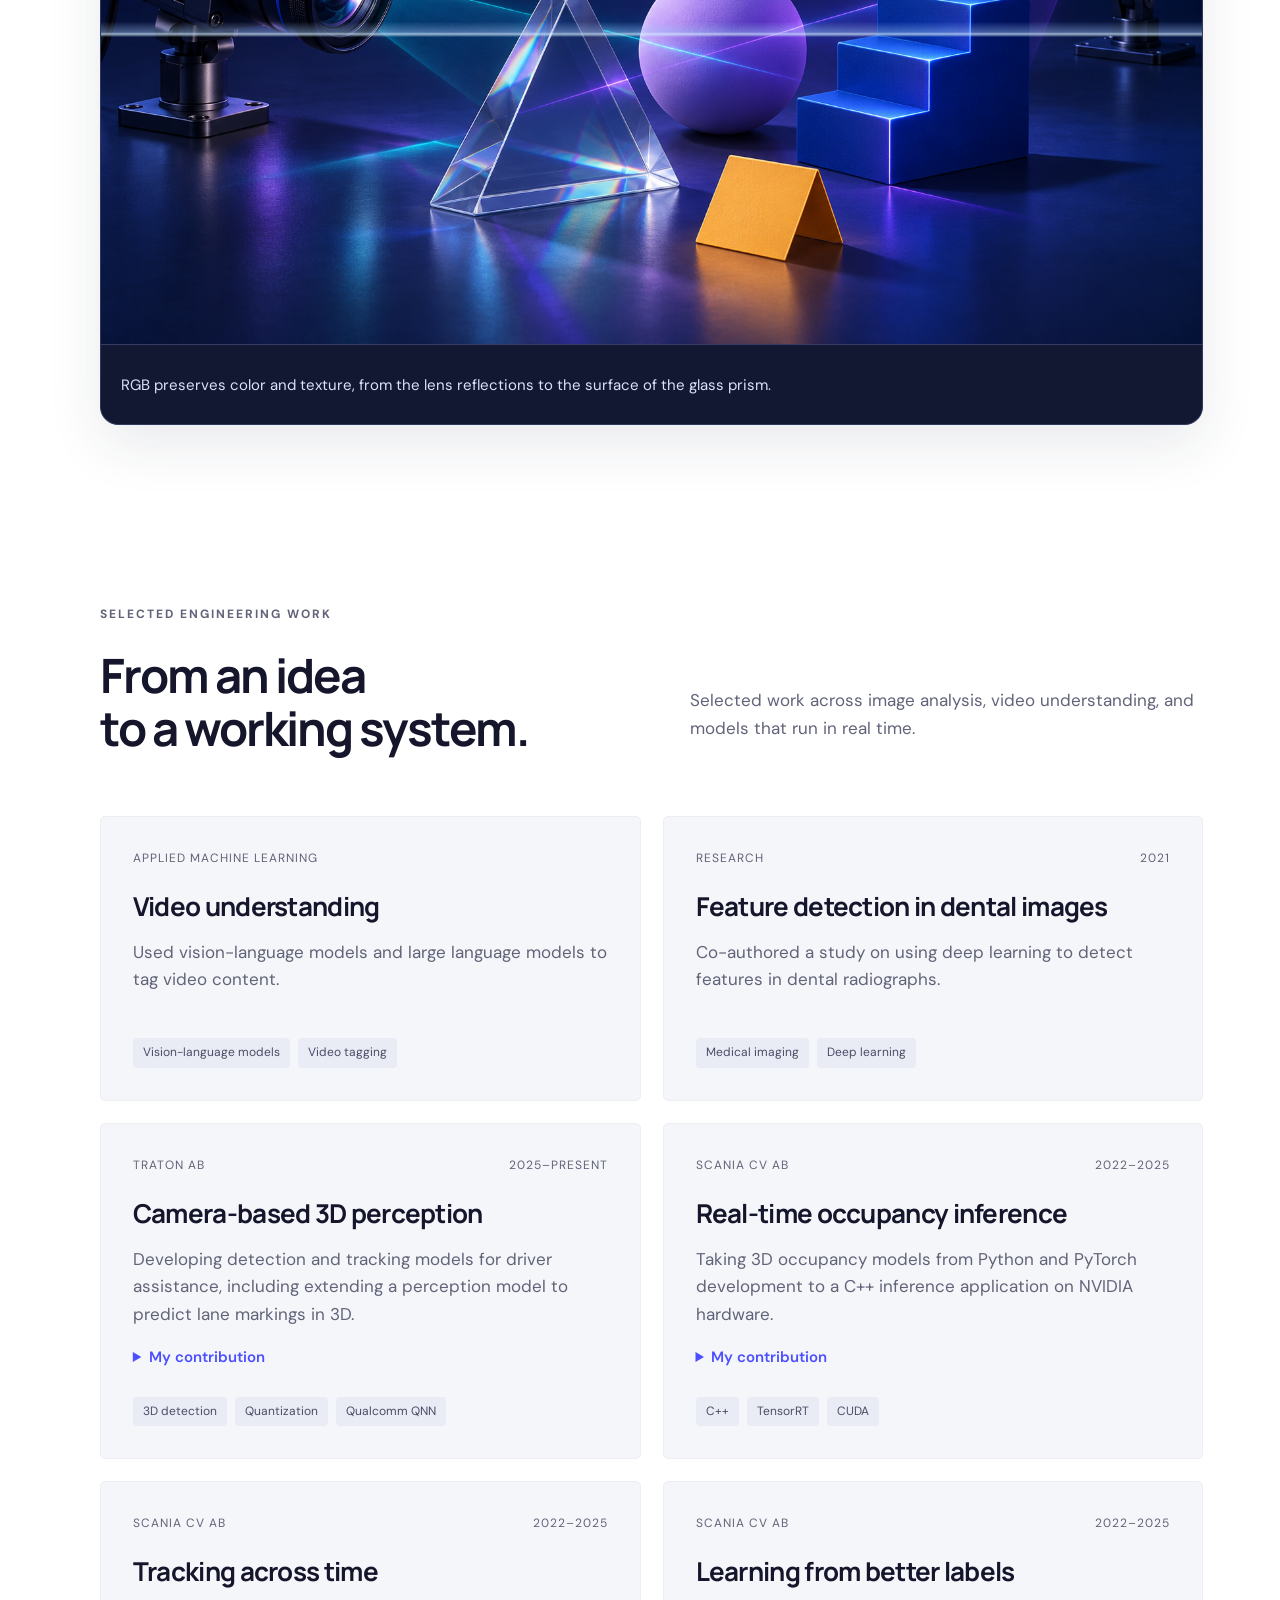
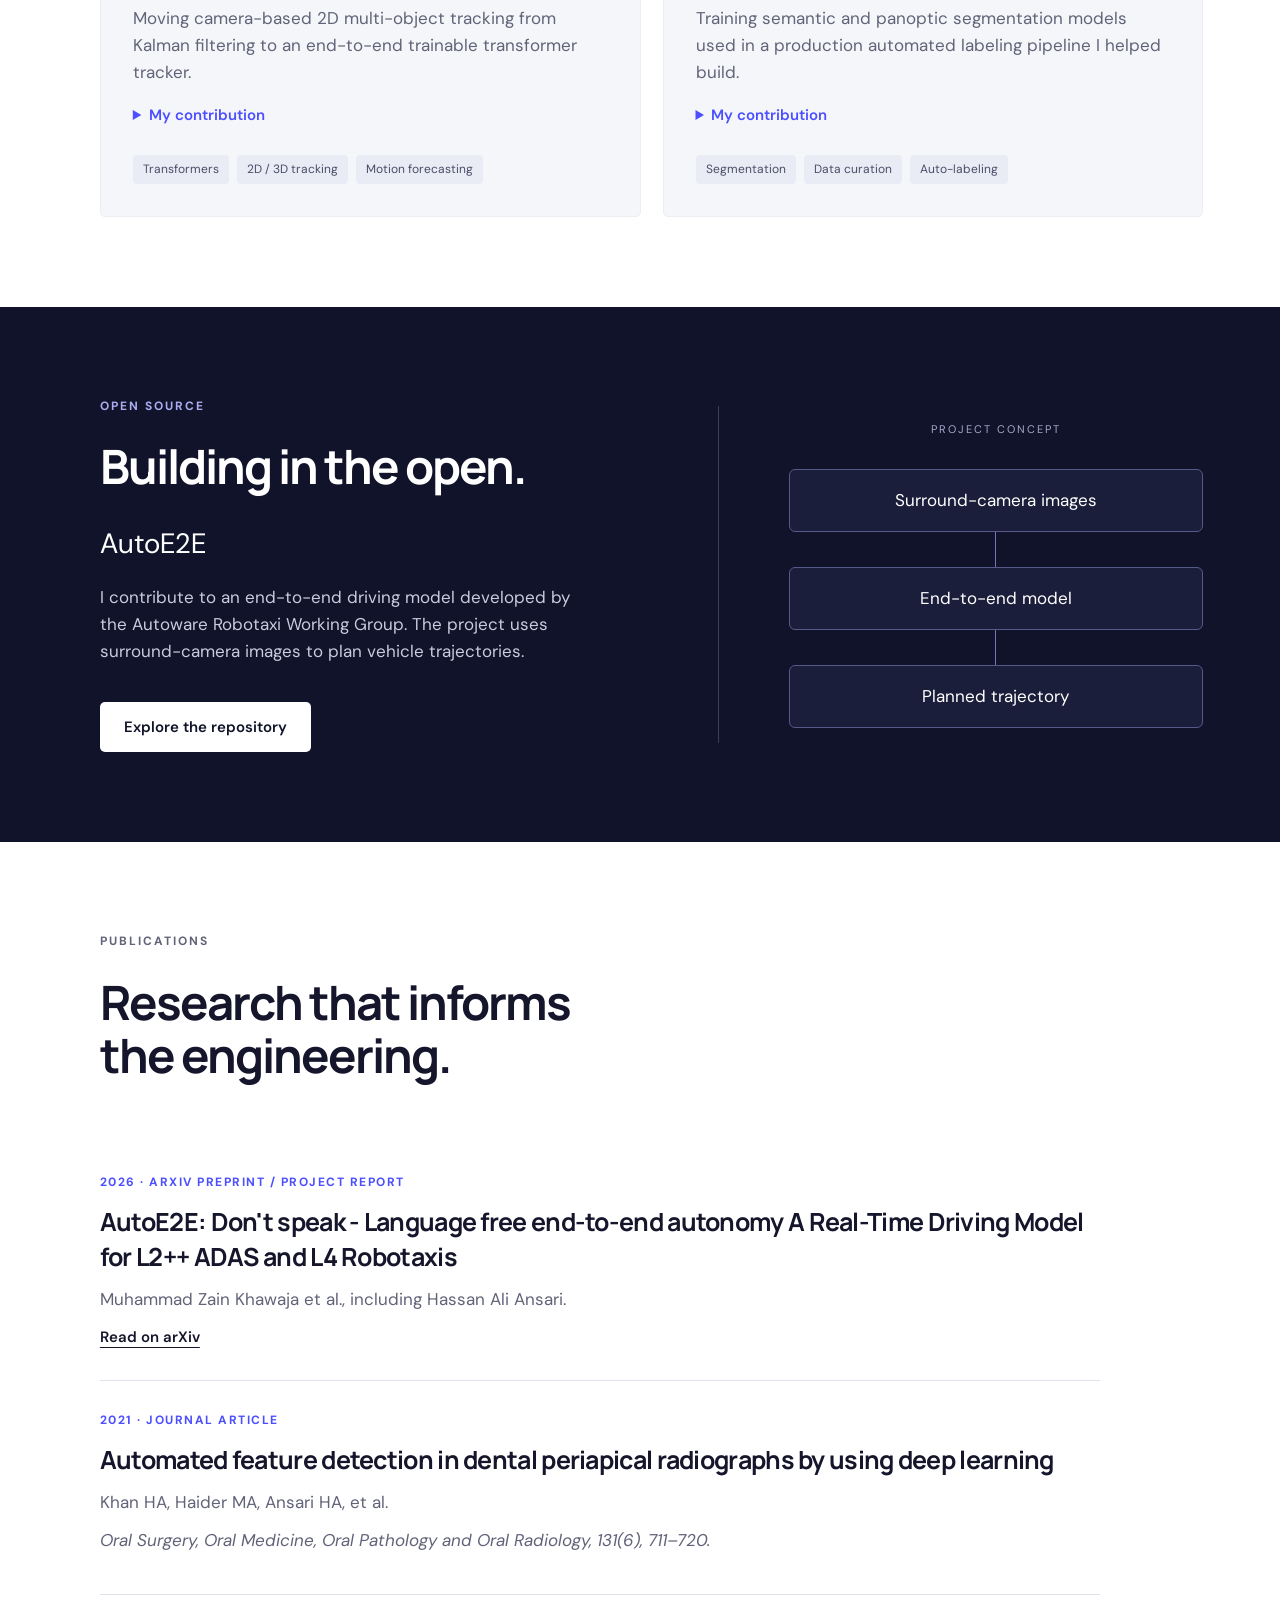
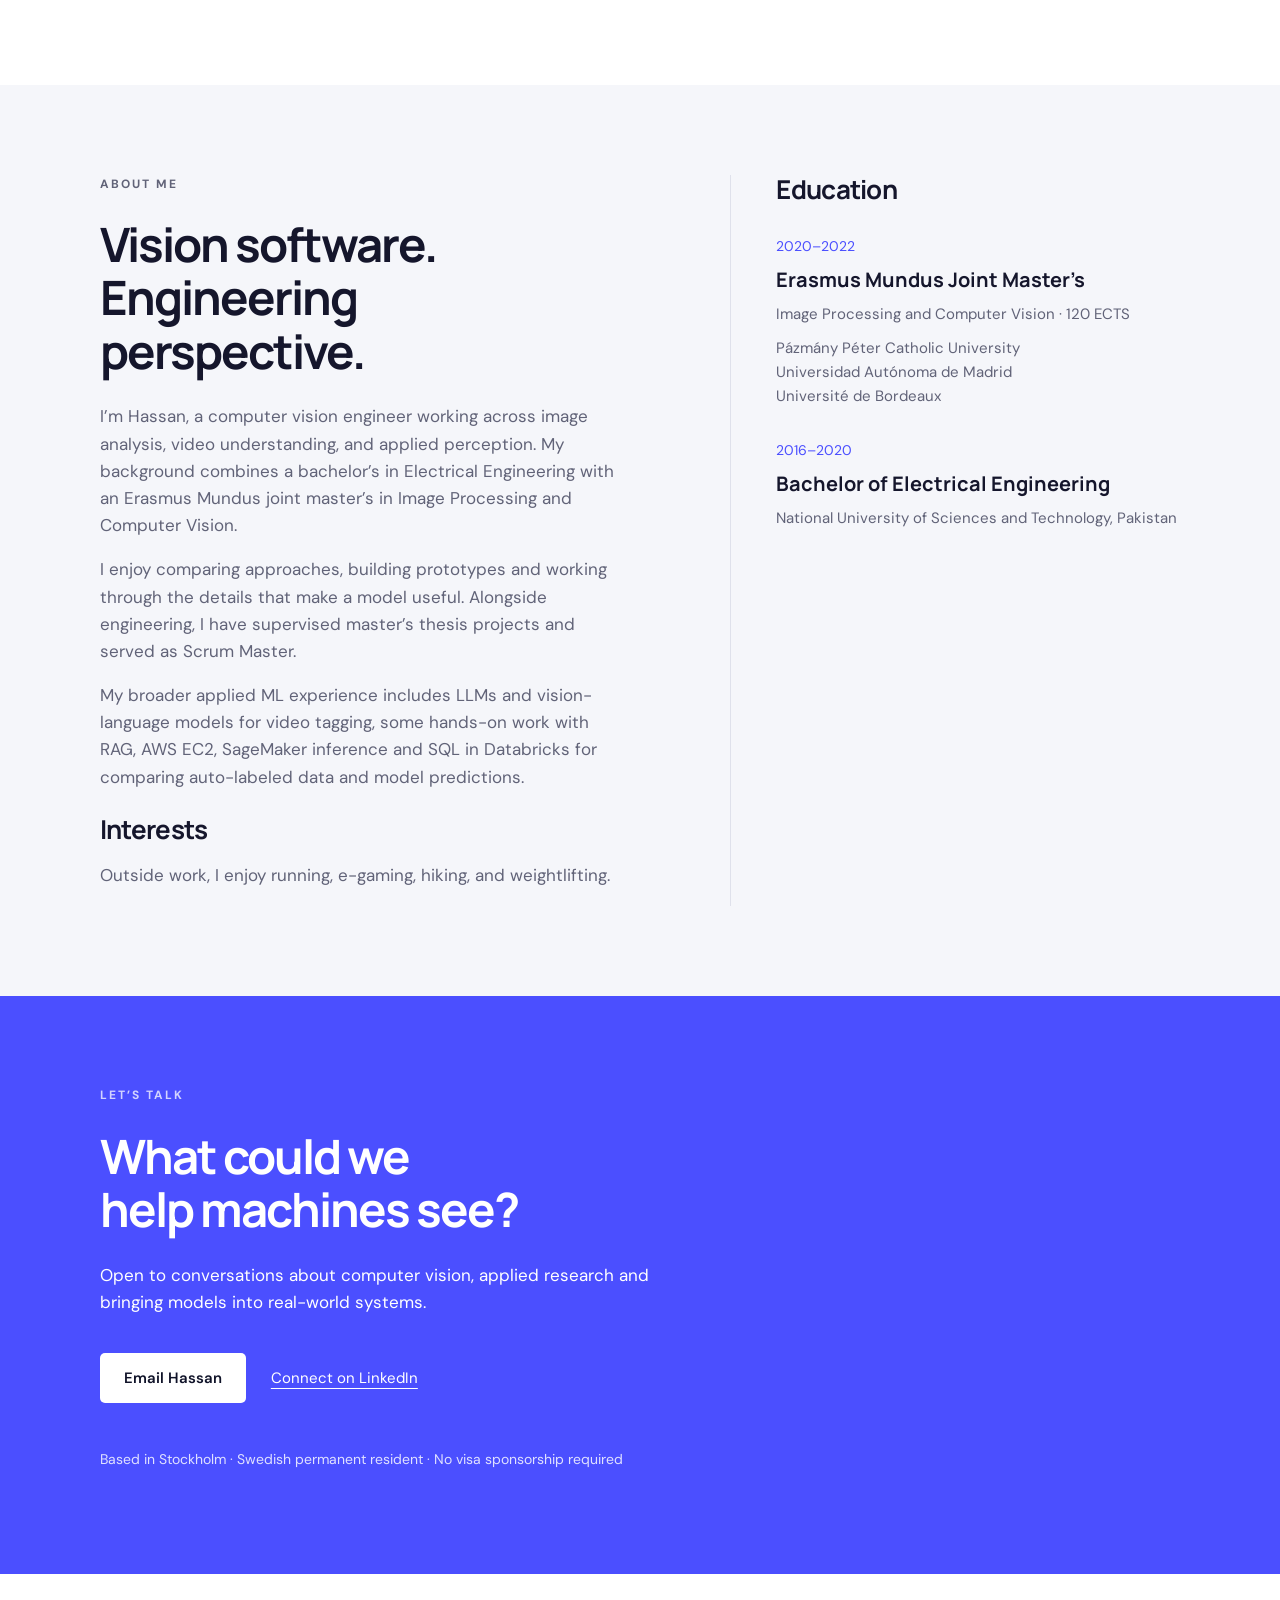
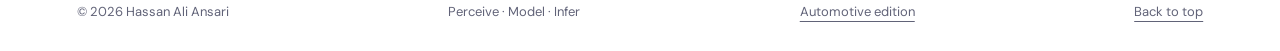
==== commit d6bb3a34: "Integrate a scroll-driven overhead rover into the Vision portfolio" ====
--- a/vision.html
+++ b/vision.html
@@ -1,41 +1,28 @@
 <!doctype html>
 <html lang="en"><head><meta charset="utf-8"><meta name="viewport" content="width=device-width,initial-scale=1"><title>Hassan Ali Ansari · Computer Vision & Deep Learning</title><meta name="description" content="Hassan Ali Ansari builds perception systems, from model development to real-time inference. Explore selected work in computer vision, tracking and embedded deployment."><meta name="theme-color" content="#101329"><link rel="icon" href="data:image/svg+xml,%3Csvg xmlns='http://www.w3.org/2000/svg' viewBox='0 0 64 64'%3E%3Crect width='64' height='64' rx='16' fill='%234b4fff'/%3E%3Ctext x='12' y='44' font-family='sans-serif' font-weight='bold' font-size='34' fill='white'%3EHA%3C/text%3E%3C/svg%3E"><link rel="stylesheet" href="style.css?v=portrait-crop">
-<link rel="stylesheet" href="vision.css?v=workcell">
+<link rel="stylesheet" href="vision.css?v=terrain-rover">
 <script defer src="vision-lab.js"></script>
-<script defer src="robot-workcell.js"></script>
+<script defer src="vision-terrain.js"></script>
 </head>
 <body><a class="skip" href="#main">Skip to content</a><header><a class="brand" href="#">Hassan Ali Ansari<span>COMPUTER VISION ENGINEER</span></a><nav aria-label="Main navigation"><a href="#vision-lab">Vision Lab</a><a href="#work">Work</a><a href="#research">Research</a><a href="#about">About</a><a href="#contact">Contact</a><a href="Hassan-Ali-Ansari-CV.pdf" target="_blank" rel="noopener">CV</a></nav></header>
 
 
-<main id="main"><div class="hero-stage"><section class="hero"><div class="hero-copy"><p class="eyebrow">STOCKHOLM, SWEDEN · COMPUTER VISION & DEEP LEARNING</p><h1>Perceive.<br>Model.<br><em>Infer.</em></h1><p class="intro">I build systems that learn from images and video.</p><p class="support">My work spans visual data, model development, evaluation and deployment. I’ve worked with cameras, LiDAR and vision-language models, from training data to real-time inference.</p><div class="actions"><a class="button" href="#robot-workcell">See vision in action</a><a class="text-link" href="Hassan-Ali-Ansari-CV.pdf" download>Download CV (PDF)</a><a class="text-link" href="https://www.linkedin.com/in/hassan-ali-ansari-2b9634282" target="_blank" rel="noopener noreferrer">LinkedIn</a></div></div><div class="hero-visual"><div class="portrait"><img src="hassan.png" alt="Hassan Ali Ansari wearing a cream blazer" width="1120" height="1064"></div><div class="portrait-label"><span>HASSAN ALI ANSARI</span><p>Learning to see,<br>one example at a time.</p></div></div></section></div>
+<nav class="terrain-rail" aria-label="Portfolio route" hidden>
+  <canvas class="terrain-map" aria-hidden="true"></canvas>
+  <a href="#top" aria-label="Intro"></a>
+  <a href="#vision-lab" aria-label="Vision Lab"></a>
+  <a href="#work" aria-label="Work"></a>
+  <a href="#research" aria-label="Research"></a>
+  <a href="#about" aria-label="About"></a>
+  <a href="#contact" aria-label="Contact"></a>
+</nav>
+<canvas class="terrain-rover" aria-hidden="true"></canvas>
+<main id="main"><div class="hero-stage"><canvas class="terrain-hero" aria-hidden="true"></canvas><section class="hero" id="top"><div class="hero-copy"><p class="eyebrow">STOCKHOLM, SWEDEN · COMPUTER VISION & DEEP LEARNING</p><h1>Perceive.<br>Model.<br><em>Infer.</em></h1><p class="intro">I build systems that learn from images and video.</p><p class="support">My work spans visual data, model development, evaluation and deployment. I’ve worked with cameras, LiDAR and vision-language models, from training data to real-time inference.</p><div class="actions"><a class="button" href="#vision-lab">Explore the Vision Lab</a><a class="text-link" href="Hassan-Ali-Ansari-CV.pdf" download>Download CV (PDF)</a><a class="text-link" href="https://www.linkedin.com/in/hassan-ali-ansari-2b9634282" target="_blank" rel="noopener noreferrer">LinkedIn</a></div></div><div class="hero-visual"><div class="portrait"><img src="hassan.png" alt="Hassan Ali Ansari wearing a cream blazer" width="1120" height="1064"></div><div class="portrait-label"><span>HASSAN ALI ANSARI</span><p>Learning to see,<br>one example at a time.</p></div></div></section></div>
 <div class="expertise" aria-label="Core expertise"><span>Image segmentation</span><span>Vision-language models</span><span>3D perception</span><span>Real-time inference</span></div>
 
 
 
 
-<section id="robot-workcell" class="robot-workcell section" aria-labelledby="robot-title">
-  <div class="robot-sticky">
-    <div class="robot-heading">
-      <div>
-        <p class="eyebrow">VISION IN ACTION</p>
-        <h2 id="robot-title">Watch a robot map the room.</h2>
-      </div>
-      <p>Scroll to steer a glass rover through a simulated room and watch its map fill in.</p>
-    </div>
-    <figure class="robot-instrument">
-      <canvas width="900" height="460" role="img" aria-label="A glass rover scans a room. A second panel shows the free and occupied space it has mapped."></canvas>
-      <figcaption>
-        <ol class="robot-steps" aria-label="Workcell steps">
-          <li aria-current="step">Scan</li>
-          <li>Detect</li>
-          <li>Navigate</li>
-          <li>Map</li>
-        </ol>
-        <p class="robot-readout">The rover sweeps its range sensor across the room.</p>
-      </figcaption>
-    </figure>
-  </div>
-</section>
 <section id="vision-lab" class="vision-lab section" aria-labelledby="vision-lab-title">
   <div class="vision-lab-header">
     <div>
--- a/vision.css
+++ b/vision.css
@@ -28,70 +28,57 @@
 .hero-stage .portrait { border-radius: 22px; }
 .hero-stage .portrait-label span { color: #bec7f4; }
 .hero-stage .portrait-label p { color: #fff; }
-.robot-workcell.section {
-  min-height: 190vh;
-  padding-top: 62px;
-  padding-bottom: 40px;
+.hero-stage .hero { position: relative; padding-bottom: 112px; }
+.terrain-hero { position: absolute; inset: 0; width: 100%; height: 100%; pointer-events: none; }
+.terrain-rail {
+  position: fixed;
+  z-index: 4;
+  top: 18%;
+  bottom: 12%;
+  left: 8px;
+  width: clamp(55px, 6.4vw, 98px);
+  max-height: 690px;
+  display: block;
+  isolation: isolate;
+  border: 1px solid #bed2d4;
+  border-radius: 24px;
+  background: #eaf4f1;
+  box-shadow: 0 9px 30px #121a3420;
+  opacity: var(--terrain-reveal, 0);
 }
-.robot-sticky { position: sticky; top: 20px; }
-.robot-heading {
+.terrain-rail[hidden] { display: none; }
+.terrain-map { display: block; width: 100%; height: 100%; border-radius: inherit; }
+.terrain-rail a {
+  position: absolute;
+  left: var(--stop-x);
+  top: var(--stop-y);
+  width: 24px;
+  height: 24px;
   display: grid;
-  grid-template-columns: 1fr minmax(220px, .65fr);
-  align-items: end;
-  gap: 12px 30px;
-  margin-bottom: 18px;
+  place-items: center;
+  border-radius: 50%;
+  transform: translate(-50%, -50%);
 }
-.robot-heading h2 { margin: 0; }
-.robot-heading > p { margin: 0 0 4px; color: #455372; }
-.robot-instrument {
-  margin: 0;
-  overflow: hidden;
-  border: 1px solid #313d66;
-  border-radius: 18px;
-  color: #f5f7ff;
-  background: #10152e;
-  box-shadow: 0 20px 60px #22264a20;
+.terrain-rail a::before {
+  content: "";
+  width: 7px;
+  height: 7px;
+  background: #faffff;
+  border: 1px solid #4b7d84;
+  border-radius: 50%;
 }
-.robot-instrument canvas {
-  display: block;
-  width: min(100%, 125vh);
-  height: auto;
-  margin: auto;
-}
-.robot-instrument figcaption { border-top: 1px solid #334069; padding: 13px 19px 15px; }
-.robot-steps {
-  display: grid;
-  grid-template-columns: repeat(4, minmax(0, 1fr));
-  gap: 10px;
-  padding: 0;
-  margin: 0;
-  list-style: none;
-}
-.robot-steps li {
-  border-top: 2px solid #526085;
-  padding-top: 5px;
-  color: #bac5e7;
-  font-size: 13px;
-  font-weight: 650;
-}
-.robot-steps li[aria-current] { color: #dcefff; border-color: #92e5ff; }
-.robot-readout { margin: 7px 0 0; font-size: 14px; color: #e0e8fb; }
+.terrain-rail a:hover::before, .terrain-rail a[aria-current]::before { background: #237e8c; }
+.terrain-rover { position: fixed; z-index: 5; inset: 0; width: 100%; height: 100%; pointer-events: none; }
+.terrain-active main > :is(.section, .expertise) { padding-left: max(7.8vw, 84px); }
 @media (max-width: 760px) {
-  .robot-workcell.section { min-height: 160vh; padding-top: 45px; }
-  .robot-heading { grid-template-columns: 1fr; }
-  .robot-heading h2 { font-size: clamp(29px, 8vw, 43px); }
-  .robot-instrument figcaption { padding-inline: 12px; }
-}
-@media (max-height: 550px) and (orientation: landscape) {
-  .robot-sticky { top: 0; }
-  .robot-heading > p, .robot-heading .eyebrow { display: none; }
-  .robot-heading { margin-bottom: 8px; }
-  .robot-heading h2 { font-size: 24px; }
-  .robot-instrument canvas { width: min(100%, 105vh); }
+  .terrain-rail { left: 3px; width: 33px; border-radius: 14px; }
+  .terrain-rail a { width: 18px; height: 23px; }
+  .terrain-active main > :is(.section, .expertise) { padding-left: 45px; }
+  .hero-stage .hero { padding-bottom: 90px; }
 }
 @media (prefers-reduced-motion: reduce) {
-  .robot-workcell.section { min-height: 0; }
-  .robot-sticky { position: static; }
+  .terrain-rover, .terrain-rail { display: none; }
+  .terrain-active main > :is(.section, .expertise) { padding-left: 6%; }
 }
 .vision-lab-header {
   display: grid;
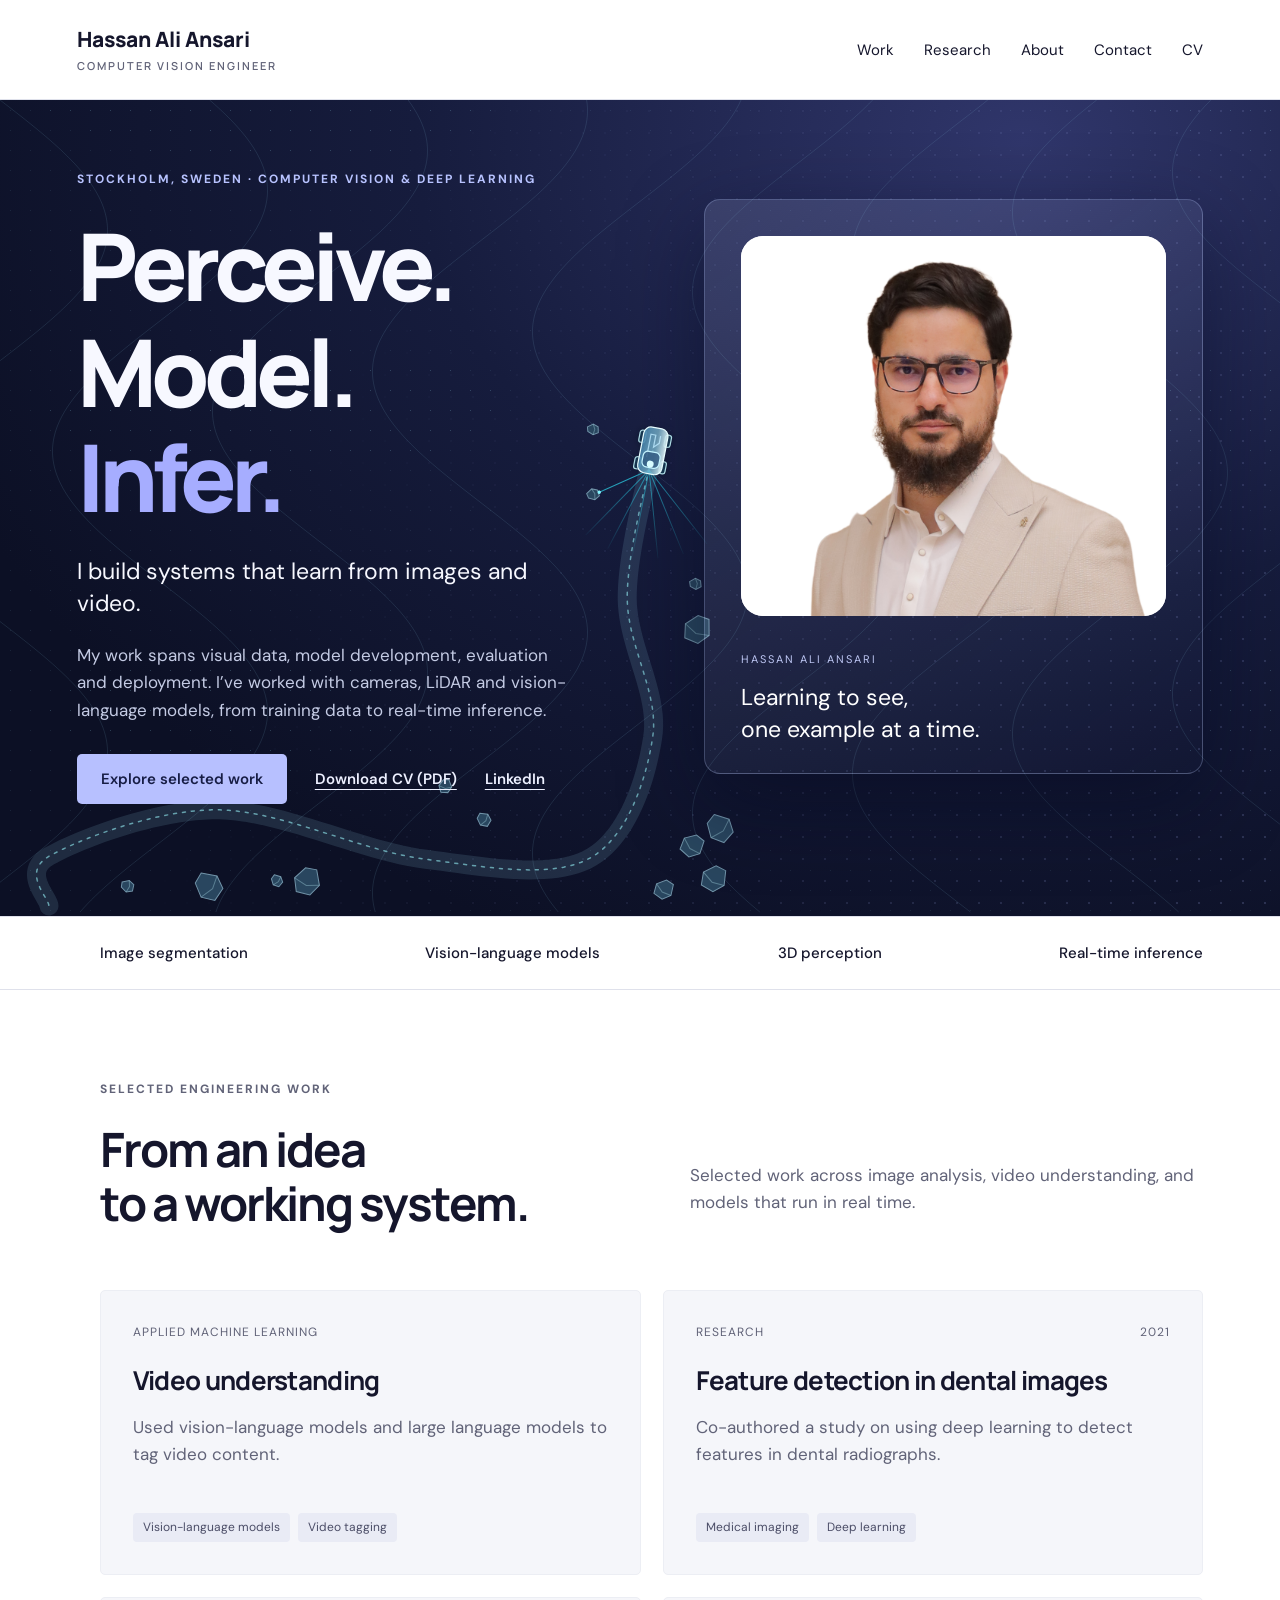
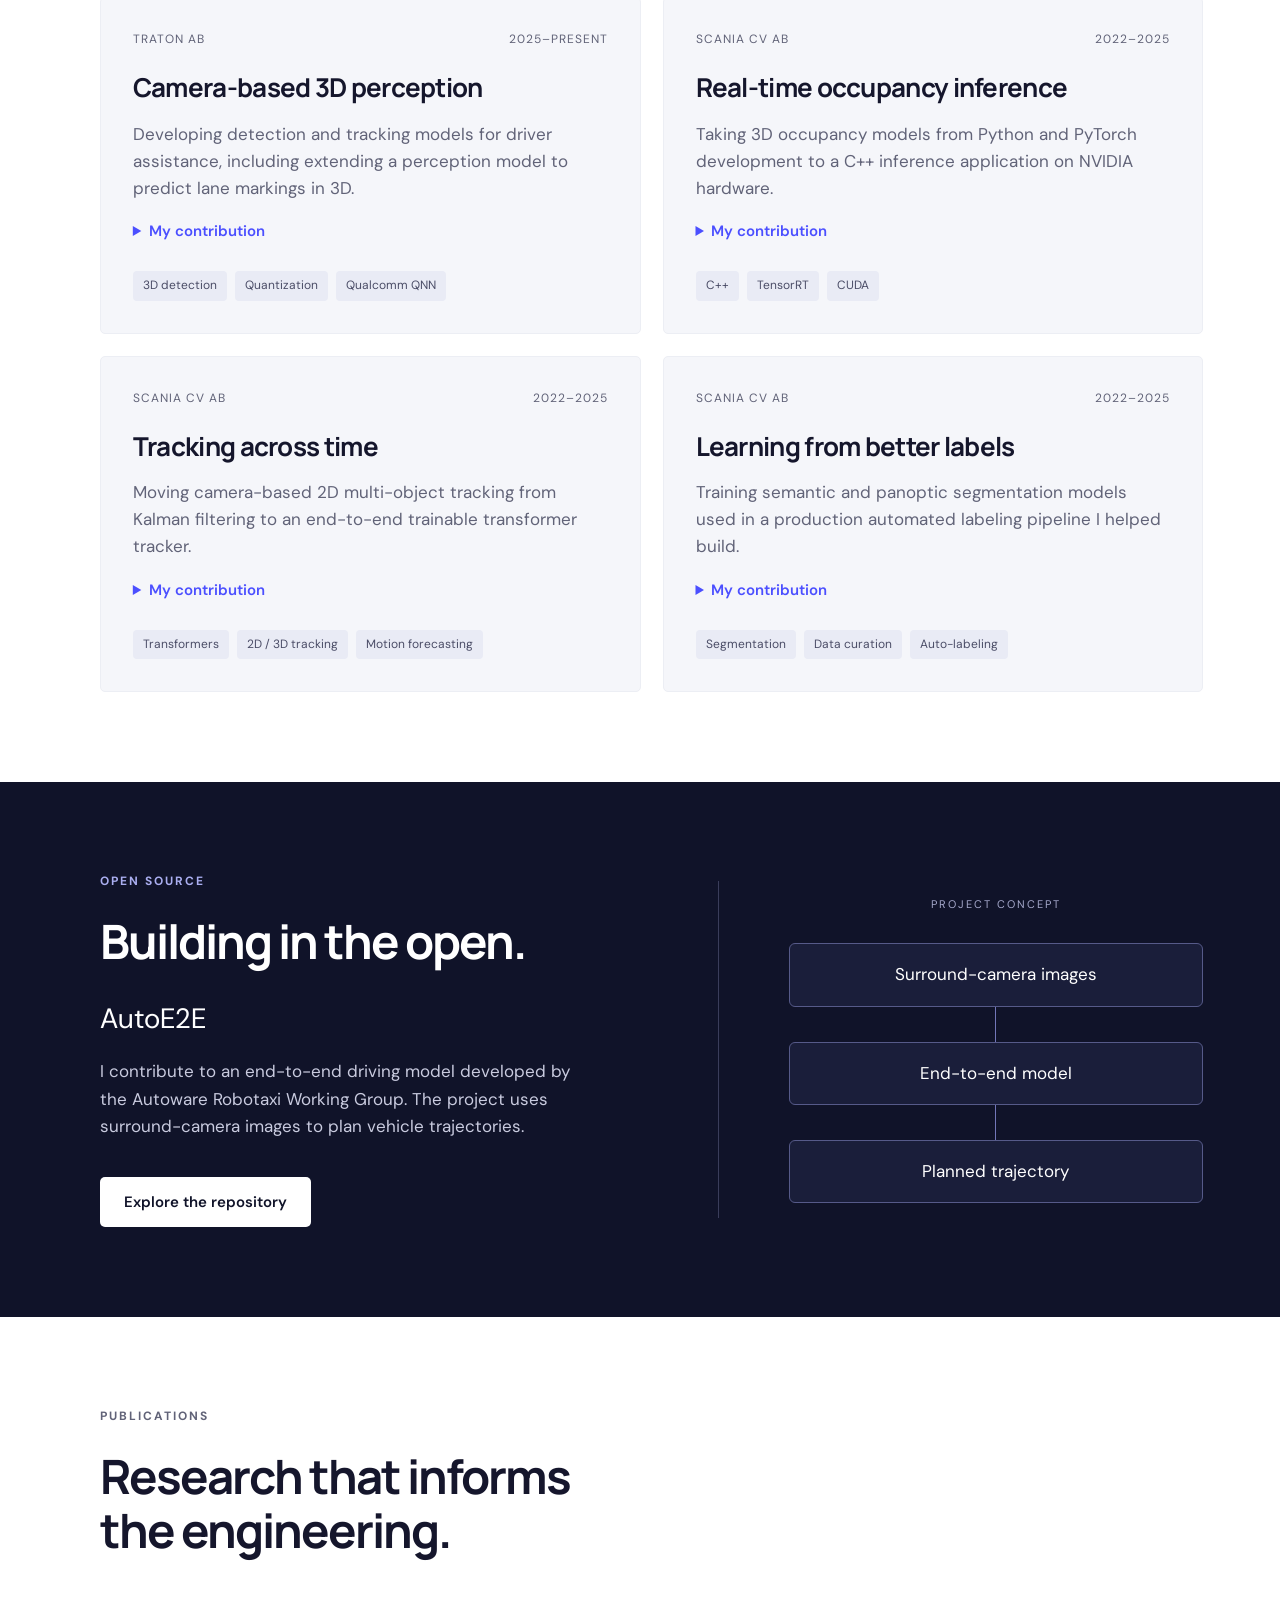
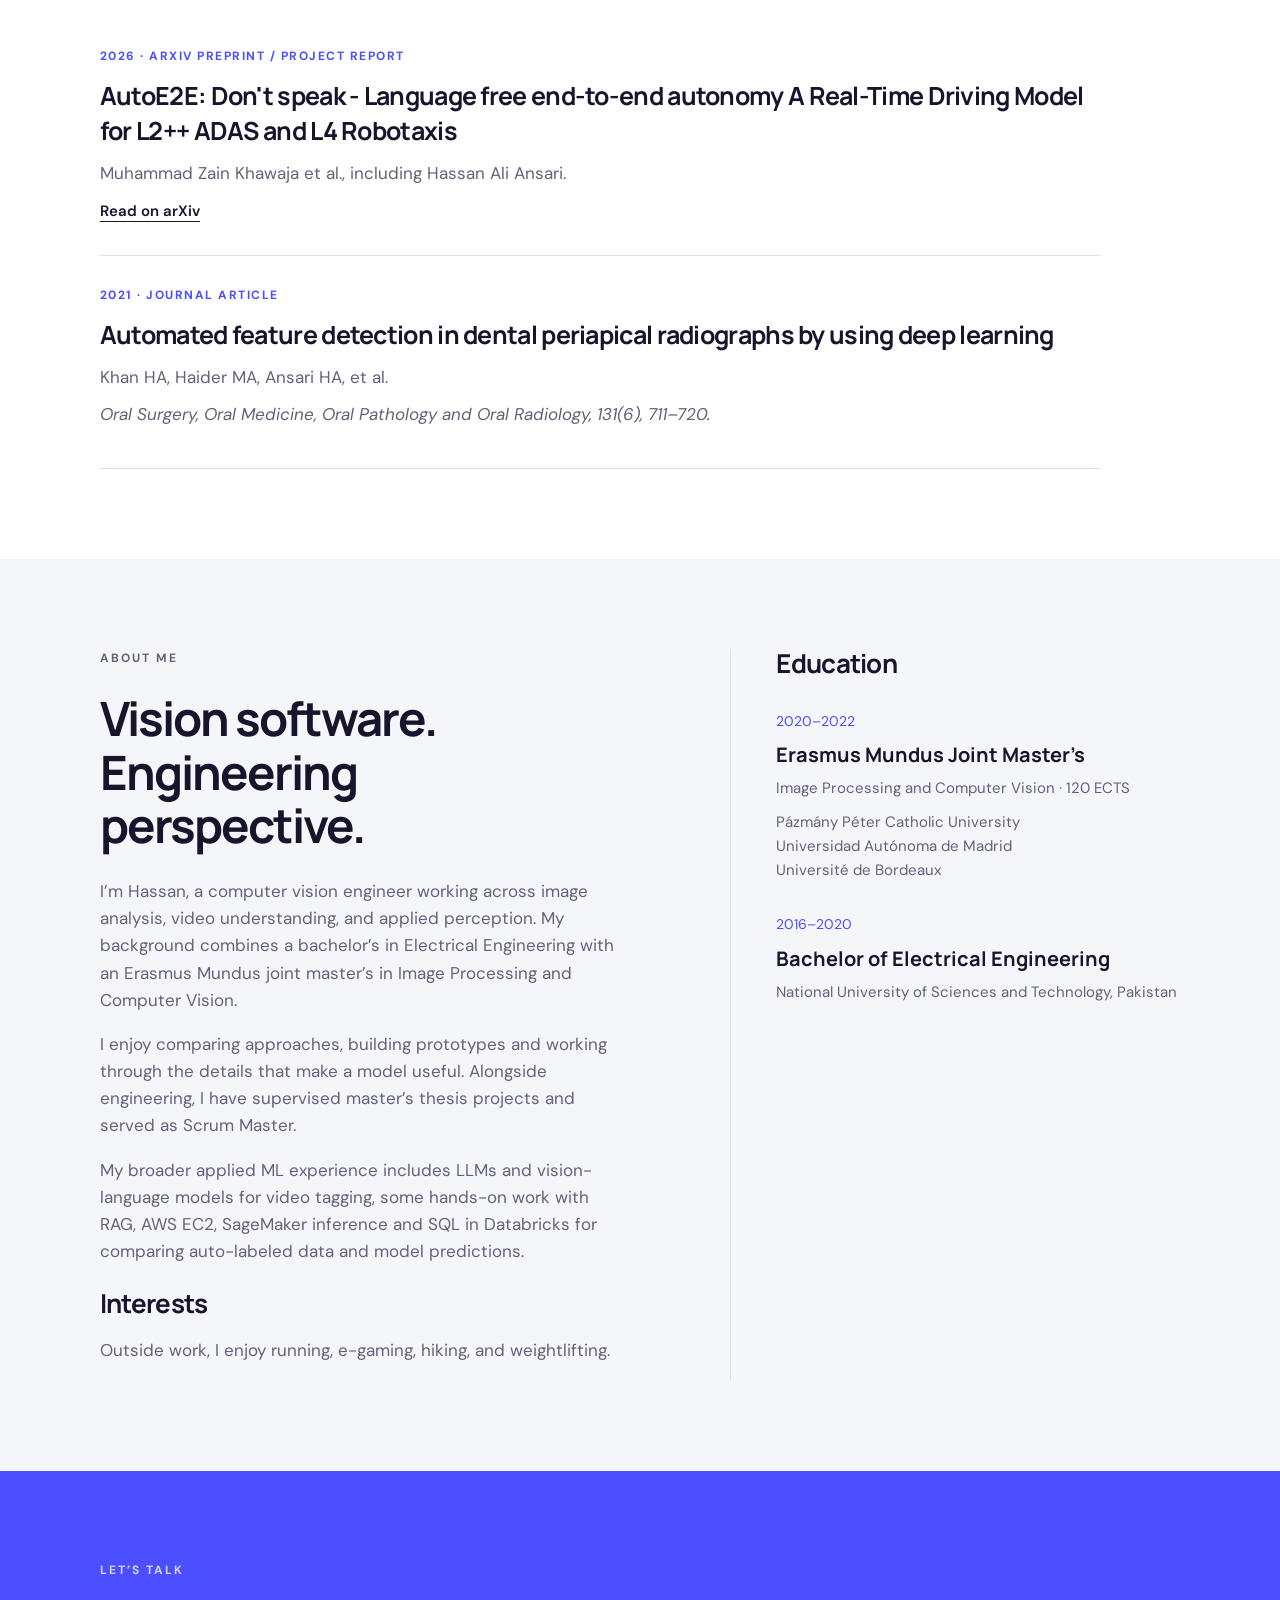
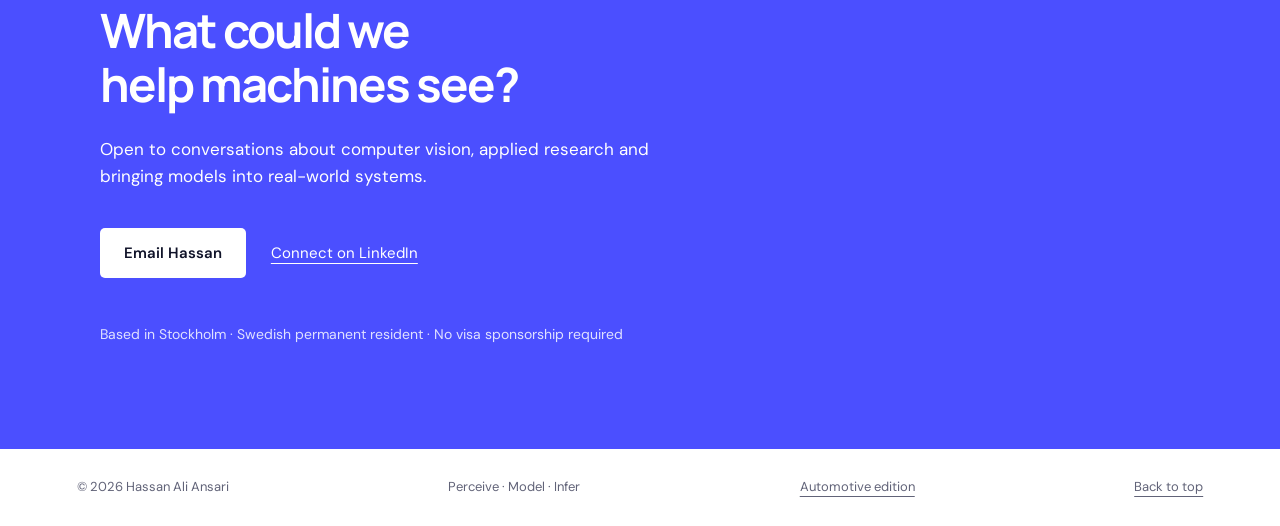
==== commit 83c81aa4: "Connect the rover trail across the hero and remove the Vision Lab" ====
--- a/vision.html
+++ b/vision.html
@@ -1,54 +1,23 @@
 <!doctype html>
 <html lang="en"><head><meta charset="utf-8"><meta name="viewport" content="width=device-width,initial-scale=1"><title>Hassan Ali Ansari · Computer Vision & Deep Learning</title><meta name="description" content="Hassan Ali Ansari builds perception systems, from model development to real-time inference. Explore selected work in computer vision, tracking and embedded deployment."><meta name="theme-color" content="#101329"><link rel="icon" href="data:image/svg+xml,%3Csvg xmlns='http://www.w3.org/2000/svg' viewBox='0 0 64 64'%3E%3Crect width='64' height='64' rx='16' fill='%234b4fff'/%3E%3Ctext x='12' y='44' font-family='sans-serif' font-weight='bold' font-size='34' fill='white'%3EHA%3C/text%3E%3C/svg%3E"><link rel="stylesheet" href="style.css?v=portrait-crop">
-<link rel="stylesheet" href="vision.css?v=terrain-rover">
-<script defer src="vision-lab.js"></script>
-<script defer src="vision-terrain.js"></script>
+<link rel="stylesheet" href="vision.css?v=continuous-route">
+<script defer src="vision-terrain.js?v=continuous-route"></script>
 </head>
-<body><a class="skip" href="#main">Skip to content</a><header><a class="brand" href="#">Hassan Ali Ansari<span>COMPUTER VISION ENGINEER</span></a><nav aria-label="Main navigation"><a href="#vision-lab">Vision Lab</a><a href="#work">Work</a><a href="#research">Research</a><a href="#about">About</a><a href="#contact">Contact</a><a href="Hassan-Ali-Ansari-CV.pdf" target="_blank" rel="noopener">CV</a></nav></header>
+<body><a class="skip" href="#main">Skip to content</a><header><a class="brand" href="#">Hassan Ali Ansari<span>COMPUTER VISION ENGINEER</span></a><nav aria-label="Main navigation"><a href="#work">Work</a><a href="#research">Research</a><a href="#about">About</a><a href="#contact">Contact</a><a href="Hassan-Ali-Ansari-CV.pdf" target="_blank" rel="noopener">CV</a></nav></header>
 
 
 <nav class="terrain-rail" aria-label="Portfolio route" hidden>
   <canvas class="terrain-map" aria-hidden="true"></canvas>
   <a href="#top" aria-label="Intro"></a>
-  <a href="#vision-lab" aria-label="Vision Lab"></a>
   <a href="#work" aria-label="Work"></a>
   <a href="#research" aria-label="Research"></a>
   <a href="#about" aria-label="About"></a>
   <a href="#contact" aria-label="Contact"></a>
 </nav>
 <canvas class="terrain-rover" aria-hidden="true"></canvas>
-<main id="main"><div class="hero-stage"><canvas class="terrain-hero" aria-hidden="true"></canvas><section class="hero" id="top"><div class="hero-copy"><p class="eyebrow">STOCKHOLM, SWEDEN · COMPUTER VISION & DEEP LEARNING</p><h1>Perceive.<br>Model.<br><em>Infer.</em></h1><p class="intro">I build systems that learn from images and video.</p><p class="support">My work spans visual data, model development, evaluation and deployment. I’ve worked with cameras, LiDAR and vision-language models, from training data to real-time inference.</p><div class="actions"><a class="button" href="#vision-lab">Explore the Vision Lab</a><a class="text-link" href="Hassan-Ali-Ansari-CV.pdf" download>Download CV (PDF)</a><a class="text-link" href="https://www.linkedin.com/in/hassan-ali-ansari-2b9634282" target="_blank" rel="noopener noreferrer">LinkedIn</a></div></div><div class="hero-visual"><div class="portrait"><img src="hassan.png" alt="Hassan Ali Ansari wearing a cream blazer" width="1120" height="1064"></div><div class="portrait-label"><span>HASSAN ALI ANSARI</span><p>Learning to see,<br>one example at a time.</p></div></div></section></div>
+<main id="main"><div class="hero-stage"><canvas class="terrain-hero" aria-hidden="true"></canvas><section class="hero" id="top"><div class="hero-copy"><p class="eyebrow">STOCKHOLM, SWEDEN · COMPUTER VISION & DEEP LEARNING</p><h1>Perceive.<br>Model.<br><em>Infer.</em></h1><p class="intro">I build systems that learn from images and video.</p><p class="support">My work spans visual data, model development, evaluation and deployment. I’ve worked with cameras, LiDAR and vision-language models, from training data to real-time inference.</p><div class="actions"><a class="button" href="#work">Explore selected work</a><a class="text-link" href="Hassan-Ali-Ansari-CV.pdf" download>Download CV (PDF)</a><a class="text-link" href="https://www.linkedin.com/in/hassan-ali-ansari-2b9634282" target="_blank" rel="noopener noreferrer">LinkedIn</a></div></div><div class="hero-visual"><div class="portrait"><img src="hassan.png" alt="Hassan Ali Ansari wearing a cream blazer" width="1120" height="1064"></div><div class="portrait-label"><span>HASSAN ALI ANSARI</span><p>Learning to see,<br>one example at a time.</p></div></div></section></div>
 <div class="expertise" aria-label="Core expertise"><span>Image segmentation</span><span>Vision-language models</span><span>3D perception</span><span>Real-time inference</span></div>
 
-
-
-
-<section id="vision-lab" class="vision-lab section" aria-labelledby="vision-lab-title">
-  <div class="vision-lab-header">
-    <div>
-      <p class="eyebrow">INTERACTIVE VISION LAB</p>
-      <h2 id="vision-lab-title">One scene. Three ways to see it.</h2>
-    </div>
-    <p>See what changes when the same image becomes pixels, edges, or points a system could track.</p>
-  </div>
-  <div class="vision-instrument">
-    <div class="vision-controls" role="group" aria-label="Image representation" hidden>
-      <button type="button" data-mode="rgb" aria-pressed="true">RGB</button>
-      <button type="button" data-mode="edges" aria-pressed="false">Edges</button>
-      <button type="button" data-mode="features" aria-pressed="false">Feature points</button>
-      <label class="vision-compare" hidden>Show original
-        <input type="range" min="0" max="100" value="0" aria-label="Percentage of the original image to reveal">
-      </label>
-    </div>
-    <div class="vision-stage">
-      <img src="vision-sensor-scene.png" width="1672" height="941" alt="A machine-vision camera and depth sensor pointed at a glass prism and colored geometric objects.">
-      <canvas aria-hidden="true" hidden></canvas>
-    </div>
-    <div class="vision-readout">
-      <p id="vision-mode-description" aria-live="polite">RGB preserves color and texture, from the lens reflections to the surface of the glass prism.</p>
-    </div>
-  </div>
-</section>
 <section id="work" class="section"><div class="section-title"><p class="eyebrow">SELECTED ENGINEERING WORK</p><h2>From an idea<br>to a working system.</h2><p>Selected work across image analysis, video understanding, and models that run in real time.</p></div><div class="work-grid">
 <article class="project"><div class="project-top"><span>APPLIED MACHINE LEARNING</span></div><h3>Video understanding</h3><p>Used vision-language models and large language models to tag video content.</p><div class="tags"><span>Vision-language models</span><span>Video tagging</span></div></article>
 <article class="project"><div class="project-top"><span>RESEARCH</span><span>2021</span></div><h3>Feature detection in dental images</h3><p>Co-authored a study on using deep learning to detect features in dental radiographs.</p><div class="tags"><span>Medical imaging</span><span>Deep learning</span></div></article>
--- a/vision.css
+++ b/vision.css
@@ -1,172 +1,83 @@
-.hero-stage {
-  isolation: isolate;
-  position: relative;
-  overflow: hidden;
-  background: radial-gradient(ellipse at 80% 5%, #30366b 0, #161c3d 42%, #0c1025 80%);
-  color: #f7f8ff;
-}
-.hero-stage::before {
-  content: "";
-  position: absolute;
-  inset: 0;
-  z-index: -1;
-  background: radial-gradient(circle at center, #a2aeed35 1px, transparent 1.6px) 0 0 / 22px 22px;
-  mask-image: linear-gradient(110deg, transparent 25%, #000);
-}
-.hero-stage .eyebrow { color: #b8c3ff; }
-.hero-stage .hero-copy h1 em { color: #a6adff; }
-.hero-stage .support { color: #c4cbe4; }
-.hero-stage .text-link { color: #edf0ff; }
-.hero-stage .button { background: #b7c0ff; color: #171d45; }
-.hero-stage .button:hover { background: #d9deff; }
-.hero-stage .hero-visual {
-  background: linear-gradient(145deg, #d0d7ff23, #151d480a);
-  border: 1px solid #bed0ff45;
-  border-radius: 16px;
-  box-shadow: 0 28px 85px #05091d77;
-}
-.hero-stage .portrait { border-radius: 22px; }
-.hero-stage .portrait-label span { color: #bec7f4; }
-.hero-stage .portrait-label p { color: #fff; }
-.hero-stage .hero { position: relative; padding-bottom: 112px; }
-.terrain-hero { position: absolute; inset: 0; width: 100%; height: 100%; pointer-events: none; }
-.terrain-rail {
-  position: fixed;
-  z-index: 4;
-  top: 18%;
-  bottom: 12%;
-  left: 8px;
-  width: clamp(55px, 6.4vw, 98px);
-  max-height: 690px;
-  display: block;
-  isolation: isolate;
-  border: 1px solid #bed2d4;
-  border-radius: 24px;
-  background: #eaf4f1;
-  box-shadow: 0 9px 30px #121a3420;
-  opacity: var(--terrain-reveal, 0);
-}
-.terrain-rail[hidden] { display: none; }
-.terrain-map { display: block; width: 100%; height: 100%; border-radius: inherit; }
-.terrain-rail a {
-  position: absolute;
-  left: var(--stop-x);
-  top: var(--stop-y);
-  width: 24px;
-  height: 24px;
-  display: grid;
-  place-items: center;
-  border-radius: 50%;
-  transform: translate(-50%, -50%);
-}
-.terrain-rail a::before {
-  content: "";
-  width: 7px;
-  height: 7px;
-  background: #faffff;
-  border: 1px solid #4b7d84;
-  border-radius: 50%;
-}
-.terrain-rail a:hover::before, .terrain-rail a[aria-current]::before { background: #237e8c; }
-.terrain-rover { position: fixed; z-index: 5; inset: 0; width: 100%; height: 100%; pointer-events: none; }
-.terrain-active main > :is(.section, .expertise) { padding-left: max(7.8vw, 84px); }
-@media (max-width: 760px) {
-  .terrain-rail { left: 3px; width: 33px; border-radius: 14px; }
-  .terrain-rail a { width: 18px; height: 23px; }
-  .terrain-active main > :is(.section, .expertise) { padding-left: 45px; }
-  .hero-stage .hero { padding-bottom: 90px; }
-}
-@media (prefers-reduced-motion: reduce) {
-  .terrain-rover, .terrain-rail { display: none; }
-  .terrain-active main > :is(.section, .expertise) { padding-left: 6%; }
-}
-.vision-lab-header {
-  display: grid;
-  grid-template-columns: 1.5fr 1fr;
-  align-items: end;
-  gap: 14px 60px;
-  margin-bottom: 26px;
-}
-.vision-lab-header h2 { margin-bottom: 0; }
-.vision-lab-header > p { margin: 0 0 4px; color: #455372; }
-.vision-instrument {
-  border: 1px solid #2e3960;
-  border-radius: 18px;
-  overflow: hidden;
-  background: #121832;
-  color: #f5f6ff;
-  box-shadow: 0 20px 55px #22264a19;
-}
-.vision-controls {
-  display: flex;
-  gap: 6px;
-  flex-wrap: wrap;
-  padding: 13px 18px;
-  border-bottom: 1px solid #353e61;
-}
-.vision-controls[hidden], .vision-compare[hidden], .vision-stage canvas[hidden] { display: none; }
-.vision-controls button {
-  min-height: 40px;
-  padding: 8px 15px;
-  border: 1px solid transparent;
-  border-radius: 7px;
-  background: transparent;
-  color: #d0d7f7;
-  font: inherit;
-  font-size: 14px;
-  font-weight: 650;
-  cursor: pointer;
-}
-.vision-controls button:hover { background: #2a345e; }
-.vision-controls button[aria-pressed="true"] {
-  color: #141b3c;
-  background: #bac6ff;
-}
-.vision-instrument :is(button, input):focus-visible { outline: 2px solid #dde3ff; outline-offset: 3px; }
-.vision-stage { position: relative; background: #0d122b; }
-.vision-stage img { display: block; width: 100%; height: auto; }
-.vision-stage canvas { position: absolute; inset: 0; width: 100%; height: 100%; }
-.vision-readout {
-  display: flex;
-  justify-content: space-between;
-  flex-wrap: wrap;
-  gap: 12px 25px;
-  align-items: center;
-  min-height: 80px;
-  padding: 15px 20px;
-  border-top: 1px solid #353e61;
-}
-.vision-readout p { flex: 1 1 280px; margin: 0; color: #dbe1fa; font-size: 15px; }
-.vision-compare {
-  display: flex;
-  align-items: center;
-  margin-inline-start: auto;
-  padding-inline: 8px;
-  gap: 9px;
-  color: #c7d1ff;
-  font-size: 13px;
-}
-.vision-compare input { width: 105px; accent-color: #a6b5ff; }
-@supports (animation-timeline: view()) {
-  @media (prefers-reduced-motion: no-preference) {
-    .vision-stage::after {
-      content: "";
-      position: absolute;
-      inset: 0;
-      pointer-events: none;
-      background: linear-gradient(transparent 48%, #a6cbff66 49.7%, #d2ecffbb 50%, transparent 50.5%);
-      animation: vision-scan linear both;
-      animation-timeline: view();
-    }
-  }
-}
-@keyframes vision-scan {
-  from { transform: translateY(-50%); opacity: 0; }
-  18%, 76% { opacity: .75; }
-  to { transform: translateY(50%); opacity: 0; }
-}
-@media (max-width: 760px) {
-  .vision-lab-header { grid-template-columns: 1fr; }
-  .vision-controls { padding: 10px 11px; }
-  .vision-controls button { padding-inline: 10px; }
-}
+.hero-stage {
+  isolation: isolate;
+  position: relative;
+  overflow: hidden;
+  background: radial-gradient(ellipse at 80% 5%, #30366b 0, #161c3d 42%, #0c1025 80%);
+  color: #f7f8ff;
+}
+.hero-stage::before {
+  content: "";
+  position: absolute;
+  inset: 0;
+  z-index: -1;
+  background: radial-gradient(circle at center, #a2aeed35 1px, transparent 1.6px) 0 0 / 22px 22px;
+  mask-image: linear-gradient(110deg, transparent 25%, #000);
+}
+.hero-stage .eyebrow { color: #b8c3ff; }
+.hero-stage .hero-copy h1 em { color: #a6adff; }
+.hero-stage .support { color: #c4cbe4; }
+.hero-stage .text-link { color: #edf0ff; }
+.hero-stage .button { background: #b7c0ff; color: #171d45; }
+.hero-stage .button:hover { background: #d9deff; }
+.hero-stage .hero-visual {
+  background: linear-gradient(145deg, #d0d7ff23, #151d480a);
+  border: 1px solid #bed0ff45;
+  border-radius: 16px;
+  box-shadow: 0 28px 85px #05091d77;
+}
+.hero-stage .portrait { border-radius: 22px; }
+.hero-stage .portrait-label span { color: #bec7f4; }
+.hero-stage .portrait-label p { color: #fff; }
+.hero-stage .hero { position: relative; padding-bottom: 112px; }
+.terrain-hero { position: absolute; inset: 0; width: 100%; height: 100%; pointer-events: none; }
+.terrain-rail {
+  position: fixed;
+  z-index: 4;
+  top: 18%;
+  bottom: 12%;
+  left: 8px;
+  width: clamp(55px, 6.4vw, 98px);
+  max-height: 690px;
+  display: block;
+  isolation: isolate;
+  border: 1px solid #bed2d4;
+  border-radius: 24px;
+  background: #eaf4f1;
+  box-shadow: 0 9px 30px #121a3420;
+  opacity: var(--terrain-reveal, 0);
+  transform: translateY(var(--terrain-offset, 0px));
+}
+.terrain-rail[hidden] { display: none; }
+.terrain-map { display: block; width: 100%; height: 100%; border-radius: inherit; }
+.terrain-rail a {
+  position: absolute;
+  left: var(--stop-x);
+  top: var(--stop-y);
+  width: 24px;
+  height: 24px;
+  display: grid;
+  place-items: center;
+  border-radius: 50%;
+  transform: translate(-50%, -50%);
+}
+.terrain-rail a::before {
+  content: "";
+  width: 7px;
+  height: 7px;
+  background: #faffff;
+  border: 1px solid #4b7d84;
+  border-radius: 50%;
+}
+.terrain-rail a:hover::before, .terrain-rail a[aria-current]::before { background: #237e8c; }
+.terrain-rover { position: fixed; z-index: 5; inset: 0; width: 100%; height: 100%; pointer-events: none; }
+.terrain-active main > :is(.section, .expertise) { padding-left: max(7.8vw, 84px); }
+@media (max-width: 760px) {
+  .terrain-rail { left: 3px; width: 33px; border-radius: 14px; }
+  .terrain-rail a { width: 18px; height: 23px; }
+  .terrain-active main > :is(.section, .expertise) { padding-left: 45px; }
+  .hero-stage .hero { padding-bottom: 90px; }
+}
+@media (prefers-reduced-motion: reduce) {
+  .terrain-rover, .terrain-rail { display: none; }
+  .terrain-active main > :is(.section, .expertise) { padding-left: 6%; }
+}
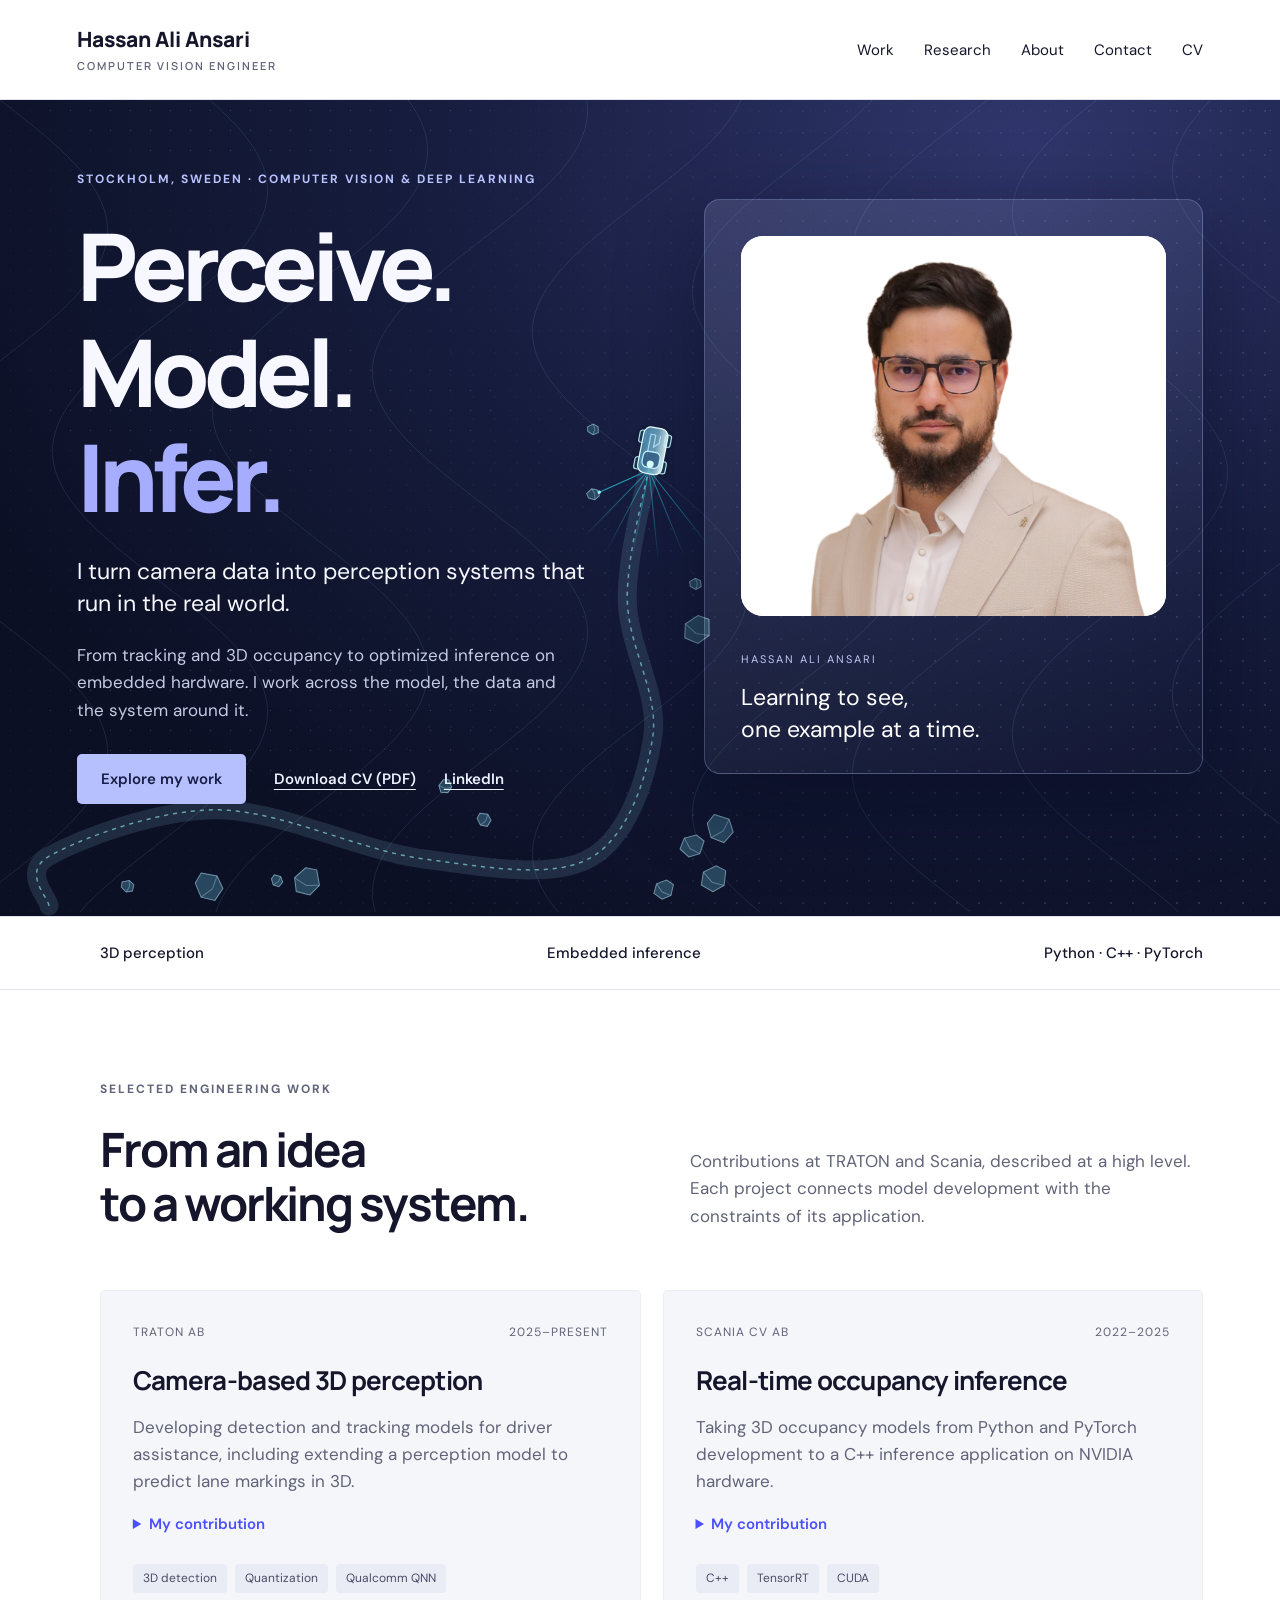
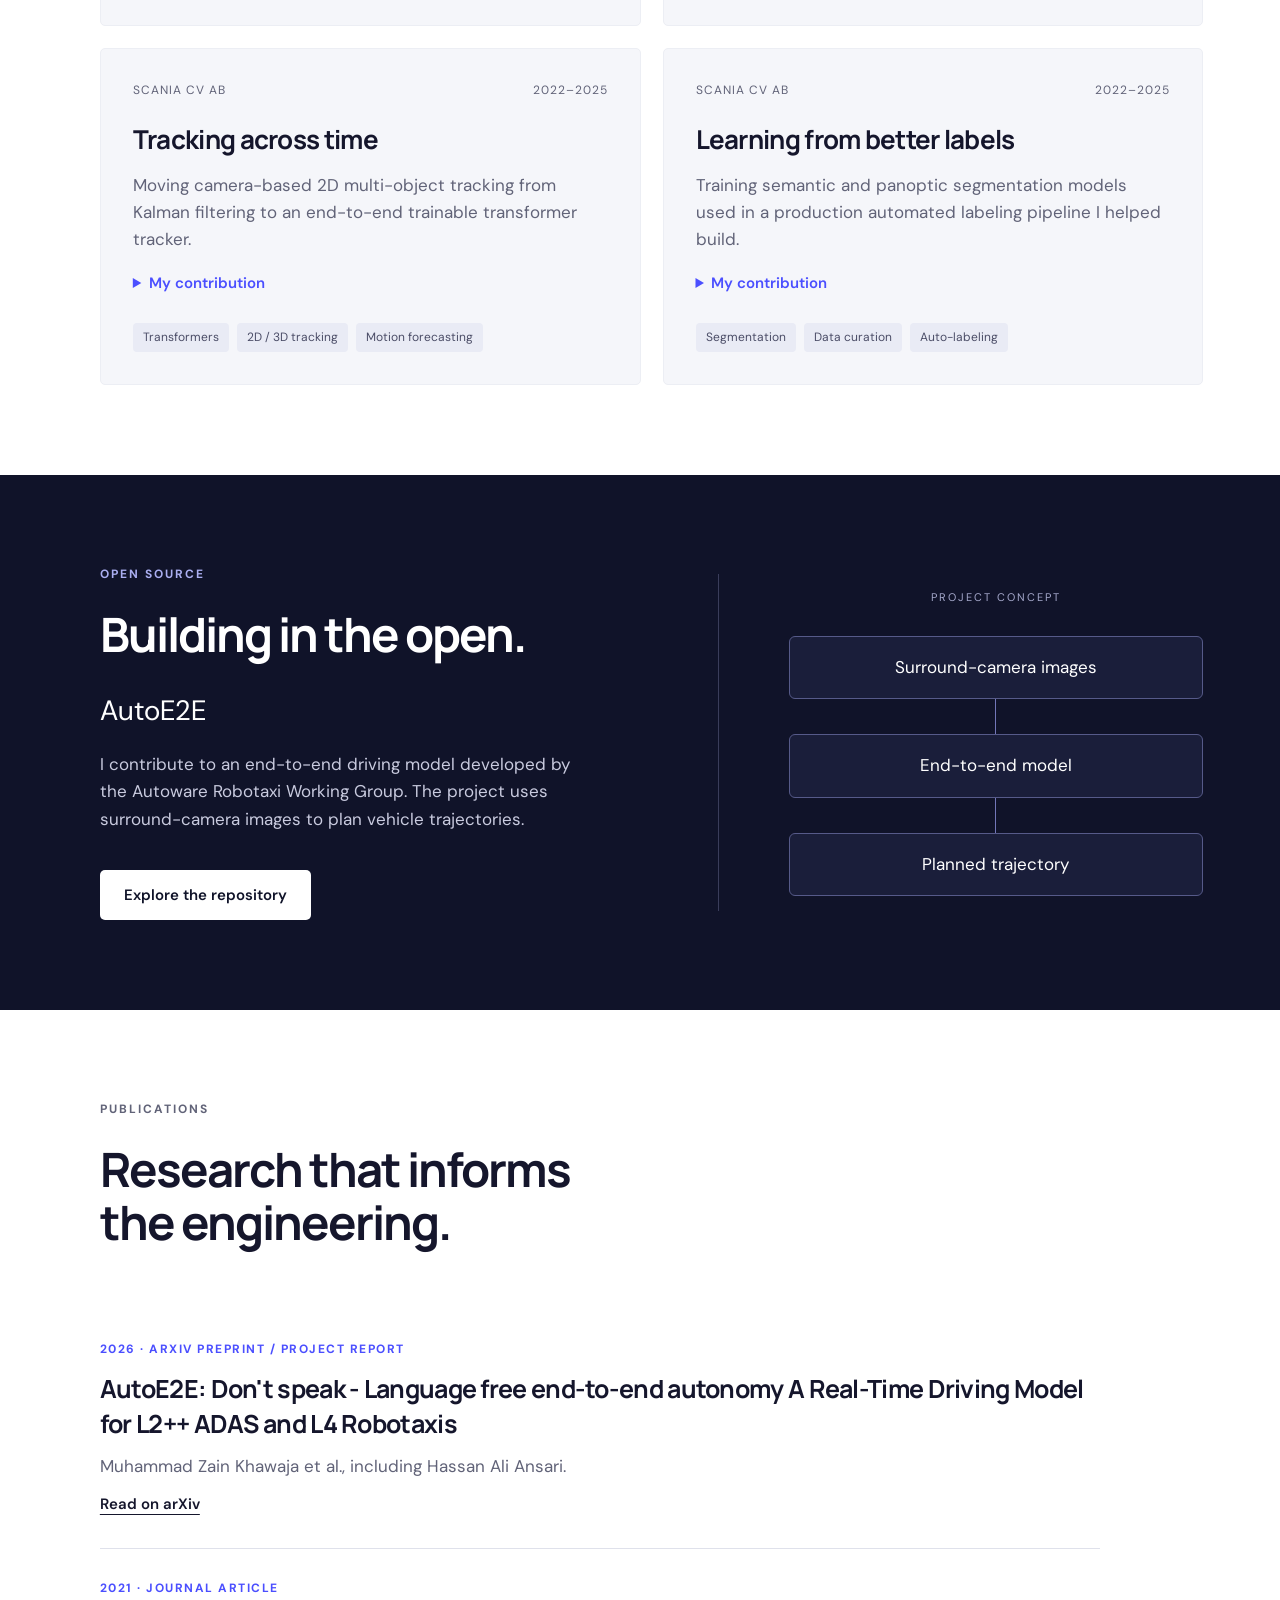
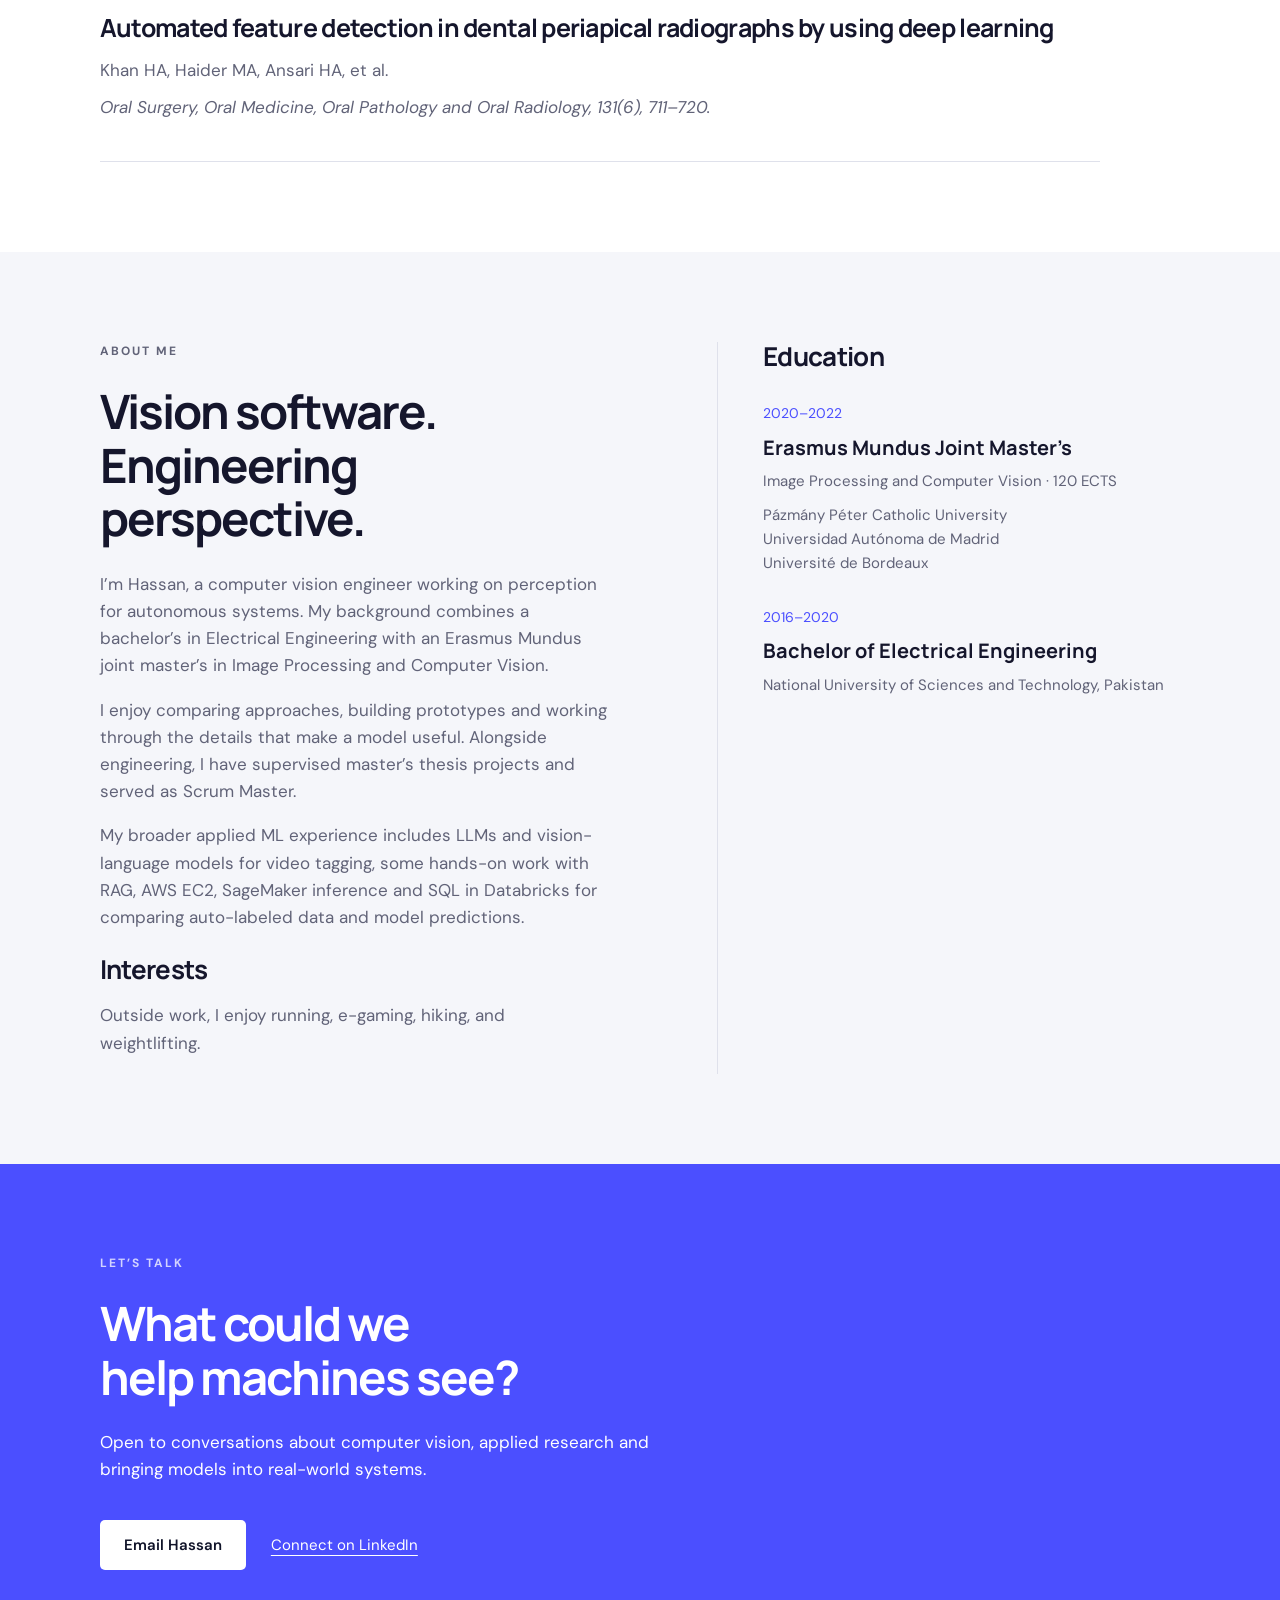
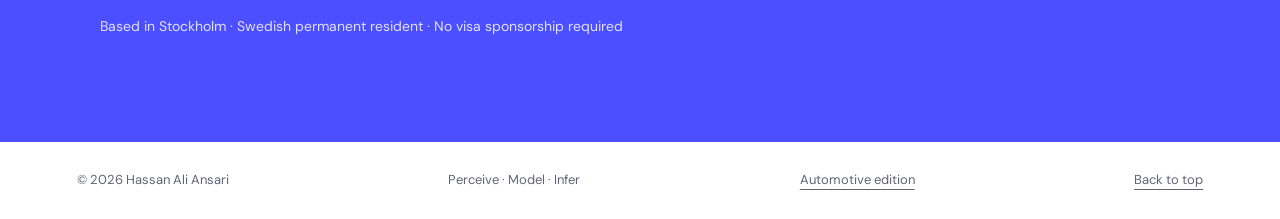
==== commit 7af3e0d7: "Match Vision portfolio content to the automotive edition" ====
--- a/vision.html
+++ b/vision.html
@@ -1,32 +1,31 @@
 <!doctype html>
 <html lang="en"><head><meta charset="utf-8"><meta name="viewport" content="width=device-width,initial-scale=1"><title>Hassan Ali Ansari · Computer Vision & Deep Learning</title><meta name="description" content="Hassan Ali Ansari builds perception systems, from model development to real-time inference. Explore selected work in computer vision, tracking and embedded deployment."><meta name="theme-color" content="#101329"><link rel="icon" href="data:image/svg+xml,%3Csvg xmlns='http://www.w3.org/2000/svg' viewBox='0 0 64 64'%3E%3Crect width='64' height='64' rx='16' fill='%234b4fff'/%3E%3Ctext x='12' y='44' font-family='sans-serif' font-weight='bold' font-size='34' fill='white'%3EHA%3C/text%3E%3C/svg%3E"><link rel="stylesheet" href="style.css?v=portrait-crop">
-<link rel="stylesheet" href="vision.css?v=continuous-route">
+<link rel="stylesheet" href="vision.css?v=content-parity">
 <script defer src="vision-terrain.js?v=continuous-route"></script>
 </head>
 <body><a class="skip" href="#main">Skip to content</a><header><a class="brand" href="#">Hassan Ali Ansari<span>COMPUTER VISION ENGINEER</span></a><nav aria-label="Main navigation"><a href="#work">Work</a><a href="#research">Research</a><a href="#about">About</a><a href="#contact">Contact</a><a href="Hassan-Ali-Ansari-CV.pdf" target="_blank" rel="noopener">CV</a></nav></header>
 
 
-<nav class="terrain-rail" aria-label="Portfolio route" hidden>
-  <canvas class="terrain-map" aria-hidden="true"></canvas>
-  <a href="#top" aria-label="Intro"></a>
-  <a href="#work" aria-label="Work"></a>
-  <a href="#research" aria-label="Research"></a>
-  <a href="#about" aria-label="About"></a>
-  <a href="#contact" aria-label="Contact"></a>
-</nav>
-<canvas class="terrain-rover" aria-hidden="true"></canvas>
-<main id="main"><div class="hero-stage"><canvas class="terrain-hero" aria-hidden="true"></canvas><section class="hero" id="top"><div class="hero-copy"><p class="eyebrow">STOCKHOLM, SWEDEN · COMPUTER VISION & DEEP LEARNING</p><h1>Perceive.<br>Model.<br><em>Infer.</em></h1><p class="intro">I build systems that learn from images and video.</p><p class="support">My work spans visual data, model development, evaluation and deployment. I’ve worked with cameras, LiDAR and vision-language models, from training data to real-time inference.</p><div class="actions"><a class="button" href="#work">Explore selected work</a><a class="text-link" href="Hassan-Ali-Ansari-CV.pdf" download>Download CV (PDF)</a><a class="text-link" href="https://www.linkedin.com/in/hassan-ali-ansari-2b9634282" target="_blank" rel="noopener noreferrer">LinkedIn</a></div></div><div class="hero-visual"><div class="portrait"><img src="hassan.png" alt="Hassan Ali Ansari wearing a cream blazer" width="1120" height="1064"></div><div class="portrait-label"><span>HASSAN ALI ANSARI</span><p>Learning to see,<br>one example at a time.</p></div></div></section></div>
-<div class="expertise" aria-label="Core expertise"><span>Image segmentation</span><span>Vision-language models</span><span>3D perception</span><span>Real-time inference</span></div>
+<nav class="terrain-rail" aria-label="Portfolio route" hidden>
+  <canvas class="terrain-map" aria-hidden="true"></canvas>
+  <a href="#top"><span>Start</span></a>
+  <a href="#work"><span>Work</span></a>
+  <a href="#research"><span>Research</span></a>
+  <a href="#about"><span>About</span></a>
+  <a href="#contact"><span>Contact</span></a>
+</nav>
+<canvas class="terrain-rover" aria-hidden="true"></canvas>
+<main id="main"><div class="hero-stage"><canvas class="terrain-hero" aria-hidden="true"></canvas><section class="hero" id="top"><div class="hero-copy"><p class="eyebrow">STOCKHOLM, SWEDEN · COMPUTER VISION & DEEP LEARNING</p><h1>Perceive.<br>Model.<br><em>Infer.</em></h1><p class="intro">I turn camera data into perception systems that run in the real world.</p><p class="support">From tracking and 3D occupancy to optimized inference on embedded hardware. I work across the model, the data and the system around it.</p><div class="actions"><a class="button" href="#work">Explore my work</a><a class="text-link" href="Hassan-Ali-Ansari-CV.pdf" download>Download CV (PDF)</a><a class="text-link" href="https://www.linkedin.com/in/hassan-ali-ansari-2b9634282" target="_blank" rel="noopener noreferrer">LinkedIn</a></div></div><div class="hero-visual"><div class="portrait"><img src="hassan.png" alt="Hassan Ali Ansari wearing a cream blazer" width="1120" height="1064"></div><div class="portrait-label"><span>HASSAN ALI ANSARI</span><p>Learning to see,<br>one example at a time.</p></div></div></section></div>
+<div class="expertise" aria-label="Core expertise"><span>3D perception</span><span>Embedded inference</span><span>Python · C++ · PyTorch</span></div>
 
-<section id="work" class="section"><div class="section-title"><p class="eyebrow">SELECTED ENGINEERING WORK</p><h2>From an idea<br>to a working system.</h2><p>Selected work across image analysis, video understanding, and models that run in real time.</p></div><div class="work-grid">
-<article class="project"><div class="project-top"><span>APPLIED MACHINE LEARNING</span></div><h3>Video understanding</h3><p>Used vision-language models and large language models to tag video content.</p><div class="tags"><span>Vision-language models</span><span>Video tagging</span></div></article>
-<article class="project"><div class="project-top"><span>RESEARCH</span><span>2021</span></div><h3>Feature detection in dental images</h3><p>Co-authored a study on using deep learning to detect features in dental radiographs.</p><div class="tags"><span>Medical imaging</span><span>Deep learning</span></div></article>
+
+<section id="work" class="section"><div class="section-title"><p class="eyebrow">SELECTED ENGINEERING WORK</p><h2>From an idea<br>to a working system.</h2><p>Contributions at TRATON and Scania, described at a high level. Each project connects model development with the constraints of its application.</p></div><div class="work-grid">
 <article class="project"><div class="project-top"><span>TRATON AB</span><span>2025–PRESENT</span></div><h3>Camera-based 3D perception</h3><p>Developing detection and tracking models for driver assistance, including extending a perception model to predict lane markings in 3D.</p><details><summary>My contribution</summary><div class="detail"><p>I translate driving-feature requirements into perception tasks and define evaluation metrics with simulation engineers. I optimize and quantize models, convert them from ONNX to QNN, and validate inference on Qualcomm hardware with platform engineers.</p><p>I also contributed to discussions on technical feasibility, perception architecture and the hardware compute budget for an L2++ ADAS production project.</p></div></details><div class="tags"><span>3D detection</span><span>Quantization</span><span>Qualcomm QNN</span></div></article>
 <article class="project"><div class="project-top"><span>SCANIA CV AB</span><span>2022–2025</span></div><h3>Real-time occupancy inference</h3><p>Taking 3D occupancy models from Python and PyTorch development to a C++ inference application on NVIDIA hardware.</p><details><summary>My contribution</summary><div class="detail"><p>I developed models through training and evaluation, optimized inference with ONNX, TensorRT and custom CUDA kernels, and wrote the C++ application that ran them. The work focused on meeting real-time compute and latency constraints.</p></div></details><div class="tags"><span>C++</span><span>TensorRT</span><span>CUDA</span></div></article>
 <article class="project"><div class="project-top"><span>SCANIA CV AB</span><span>2022–2025</span></div><h3>Tracking across time</h3><p>Moving camera-based 2D multi-object tracking from Kalman filtering to an end-to-end trainable transformer tracker.</p><details><summary>My contribution</summary><div class="detail"><p>In related 3D perception work, I integrated a trainable tracker with an object detector and used its tracks to develop downstream motion forecasting and occupancy prediction models. I also built prototypes to compare methods and guide technology selection.</p></div></details><div class="tags"><span>Transformers</span><span>2D / 3D tracking</span><span>Motion forecasting</span></div></article>
 <article class="project"><div class="project-top"><span>SCANIA CV AB</span><span>2022–2025</span></div><h3>Learning from better labels</h3><p>Training semantic and panoptic segmentation models used in a production automated labeling pipeline I helped build.</p><details><summary>My contribution</summary><div class="detail"><p>I helped define 3D annotation specifications and curated camera and LiDAR datasets for model training and evaluation.</p></div></details><div class="tags"><span>Segmentation</span><span>Data curation</span><span>Auto-labeling</span></div></article></div></section>
 <section class="open-source section"><div><p class="eyebrow">OPEN SOURCE</p><h2>Building in the open.</h2><p class="large">AutoE2E</p><p>I contribute to an end-to-end driving model developed by the Autoware Robotaxi Working Group. The project uses surround-camera images to plan vehicle trajectories.</p><a class="button light" href="https://github.com/autowarefoundation/auto_e2e" target="_blank" rel="noopener noreferrer">Explore the repository</a></div><div class="pipeline" aria-label="Conceptual AutoE2E flow: surround-camera images to end-to-end model to planned trajectory"><span class="diagram-label">PROJECT CONCEPT</span><div>Surround-camera images</div><i aria-hidden="true"></i><div>End-to-end model</div><i aria-hidden="true"></i><div>Planned trajectory</div></div></section>
 <section id="research" class="section research"><div class="section-title"><p class="eyebrow">PUBLICATIONS</p><h2>Research that informs<br>the engineering.</h2></div><article class="paper"><div class="paper-meta">2026 · ARXIV PREPRINT / PROJECT REPORT</div><h3><a href="https://arxiv.org/abs/2611.22374" target="_blank" rel="noopener noreferrer">AutoE2E: Don't speak - Language free end-to-end autonomy A Real-Time Driving Model for L2++ ADAS and L4 Robotaxis</a></h3><p>Muhammad Zain Khawaja et al., including Hassan Ali Ansari.</p><a class="text-link" href="https://arxiv.org/abs/2611.22374" target="_blank" rel="noopener noreferrer">Read on arXiv</a></article><article class="paper"><div class="paper-meta">2021 · JOURNAL ARTICLE</div><h3>Automated feature detection in dental periapical radiographs by using deep learning</h3><p>Khan HA, Haider MA, Ansari HA, et al.</p><p class="journal">Oral Surgery, Oral Medicine, Oral Pathology and Oral Radiology, 131(6), 711–720.</p></article></section>
-<section id="about" class="section about"><div><p class="eyebrow">ABOUT ME</p><h2>Vision software.<br>Engineering perspective.</h2><p>I’m Hassan, a computer vision engineer working across image analysis, video understanding, and applied perception. My background combines a bachelor’s in Electrical Engineering with an Erasmus Mundus joint master’s in Image Processing and Computer Vision.</p><p>I enjoy comparing approaches, building prototypes and working through the details that make a model useful. Alongside engineering, I have supervised master’s thesis projects and served as Scrum Master.</p><p>My broader applied ML experience includes LLMs and vision-language models for video tagging, some hands-on work with RAG, AWS EC2, SageMaker inference and SQL in Databricks for comparing auto-labeled data and model predictions.</p><h3>Interests</h3><p>Outside work, I enjoy running, e-gaming, hiking, and weightlifting.</p></div><div class="education"><h3>Education</h3><div><span>2020–2022</span><h4>Erasmus Mundus Joint Master’s</h4><p>Image Processing and Computer Vision · 120 ECTS</p><p>Pázmány Péter Catholic University<br>Universidad Autónoma de Madrid<br>Université de Bordeaux</p></div><div><span>2016–2020</span><h4>Bachelor of Electrical Engineering</h4><p>National University of Sciences and Technology, Pakistan</p></div></div></section>
+<section id="about" class="section about"><div><p class="eyebrow">ABOUT ME</p><h2>Vision software.<br>Engineering perspective.</h2><p>I’m Hassan, a computer vision engineer working on perception for autonomous systems. My background combines a bachelor’s in Electrical Engineering with an Erasmus Mundus joint master’s in Image Processing and Computer Vision.</p><p>I enjoy comparing approaches, building prototypes and working through the details that make a model useful. Alongside engineering, I have supervised master’s thesis projects and served as Scrum Master.</p><p>My broader applied ML experience includes LLMs and vision-language models for video tagging, some hands-on work with RAG, AWS EC2, SageMaker inference and SQL in Databricks for comparing auto-labeled data and model predictions.</p><h3>Interests</h3><p>Outside work, I enjoy running, e-gaming, hiking, and weightlifting.</p></div><div class="education"><h3>Education</h3><div><span>2020–2022</span><h4>Erasmus Mundus Joint Master’s</h4><p>Image Processing and Computer Vision · 120 ECTS</p><p>Pázmány Péter Catholic University<br>Universidad Autónoma de Madrid<br>Université de Bordeaux</p></div><div><span>2016–2020</span><h4>Bachelor of Electrical Engineering</h4><p>National University of Sciences and Technology, Pakistan</p></div></div></section>
 <section id="contact" class="contact section"><p class="eyebrow">LET’S TALK</p><h2>What could we<br>help machines see?</h2><p>Open to conversations about computer vision, applied research and bringing models into real-world systems.</p><a class="button light" href="mailto:ansarihassan77@gmail.com">Email Hassan</a><a class="contact-link" href="https://www.linkedin.com/in/hassan-ali-ansari-2b9634282" target="_blank" rel="noopener noreferrer">Connect on LinkedIn</a><p class="authorization">Based in Stockholm · Swedish permanent resident · No visa sponsorship required</p></section></main><footer><span>© 2026 Hassan Ali Ansari</span><span>Perceive · Model · Infer</span><a href="./">Automotive edition</a><a href="#">Back to top</a></footer></body></html>
 
--- a/vision.css
+++ b/vision.css
@@ -36,7 +36,7 @@
   top: 18%;
   bottom: 12%;
   left: 8px;
-  width: clamp(55px, 6.4vw, 98px);
+  width: clamp(63px, 6.4vw, 98px);
   max-height: 690px;
   display: block;
   isolation: isolate;
@@ -51,33 +51,59 @@
 .terrain-map { display: block; width: 100%; height: 100%; border-radius: inherit; }
 .terrain-rail a {
   position: absolute;
-  left: var(--stop-x);
+  inset-inline: 0;
   top: var(--stop-y);
-  width: 24px;
-  height: 24px;
-  display: grid;
-  place-items: center;
-  border-radius: 50%;
-  transform: translate(-50%, -50%);
+  display: flex;
+  justify-content: center;
+  padding-top: 20px;
+  border-radius: 7px;
+  transform: translateY(-6px);
 }
+.terrain-rail a:last-of-type { padding-top: 12px; }
 .terrain-rail a::before {
   content: "";
+  position: absolute;
+  top: 6px;
+  left: var(--stop-x);
   width: 7px;
   height: 7px;
+  transform: translate(-50%, -50%);
   background: #faffff;
   border: 1px solid #4b7d84;
   border-radius: 50%;
 }
-.terrain-rail a:hover::before, .terrain-rail a[aria-current]::before { background: #237e8c; }
+.terrain-rail a span {
+  padding: 0 5px;
+  border: 1px solid #bbd6d2;
+  border-radius: 5px;
+  color: #254a51;
+  background: #f0f8f6;
+  font-size: clamp(10px, .95vw, 12px);
+  font-weight: 700;
+  line-height: 1.5;
+}
+.terrain-rail a:is(:hover, [aria-current])::before { background: #237e8c; }
+.terrain-rail a:is(:hover, [aria-current]) span {
+  color: #fff;
+  background: #25636b;
+  border-color: #25636b;
+}
+.terrain-rail a:focus-visible { outline-offset: 1px; }
 .terrain-rover { position: fixed; z-index: 5; inset: 0; width: 100%; height: 100%; pointer-events: none; }
 .terrain-active main > :is(.section, .expertise) { padding-left: max(7.8vw, 84px); }
+@media (min-width: 761px) {
+  .terrain-active main > .about {
+    padding-inline: max(7.8vw, 84px, calc((100% - 1320px) / 2));
+  }
+}
 @media (max-width: 760px) {
-  .terrain-rail { left: 3px; width: 33px; border-radius: 14px; }
-  .terrain-rail a { width: 18px; height: 23px; }
-  .terrain-active main > :is(.section, .expertise) { padding-left: 45px; }
+  .terrain-rail { left: 3px; width: 54px; border-radius: 14px; }
+  .terrain-rail a span { padding-inline: 3px; }
+  .terrain-active main > :is(.section, .expertise) { padding-left: 66px; }
   .hero-stage .hero { padding-bottom: 90px; }
 }
 @media (prefers-reduced-motion: reduce) {
   .terrain-rover, .terrain-rail { display: none; }
   .terrain-active main > :is(.section, .expertise) { padding-left: 6%; }
+  .terrain-active main > .about { padding-inline: max(6%, calc((100% - 1320px) / 2)); }
 }
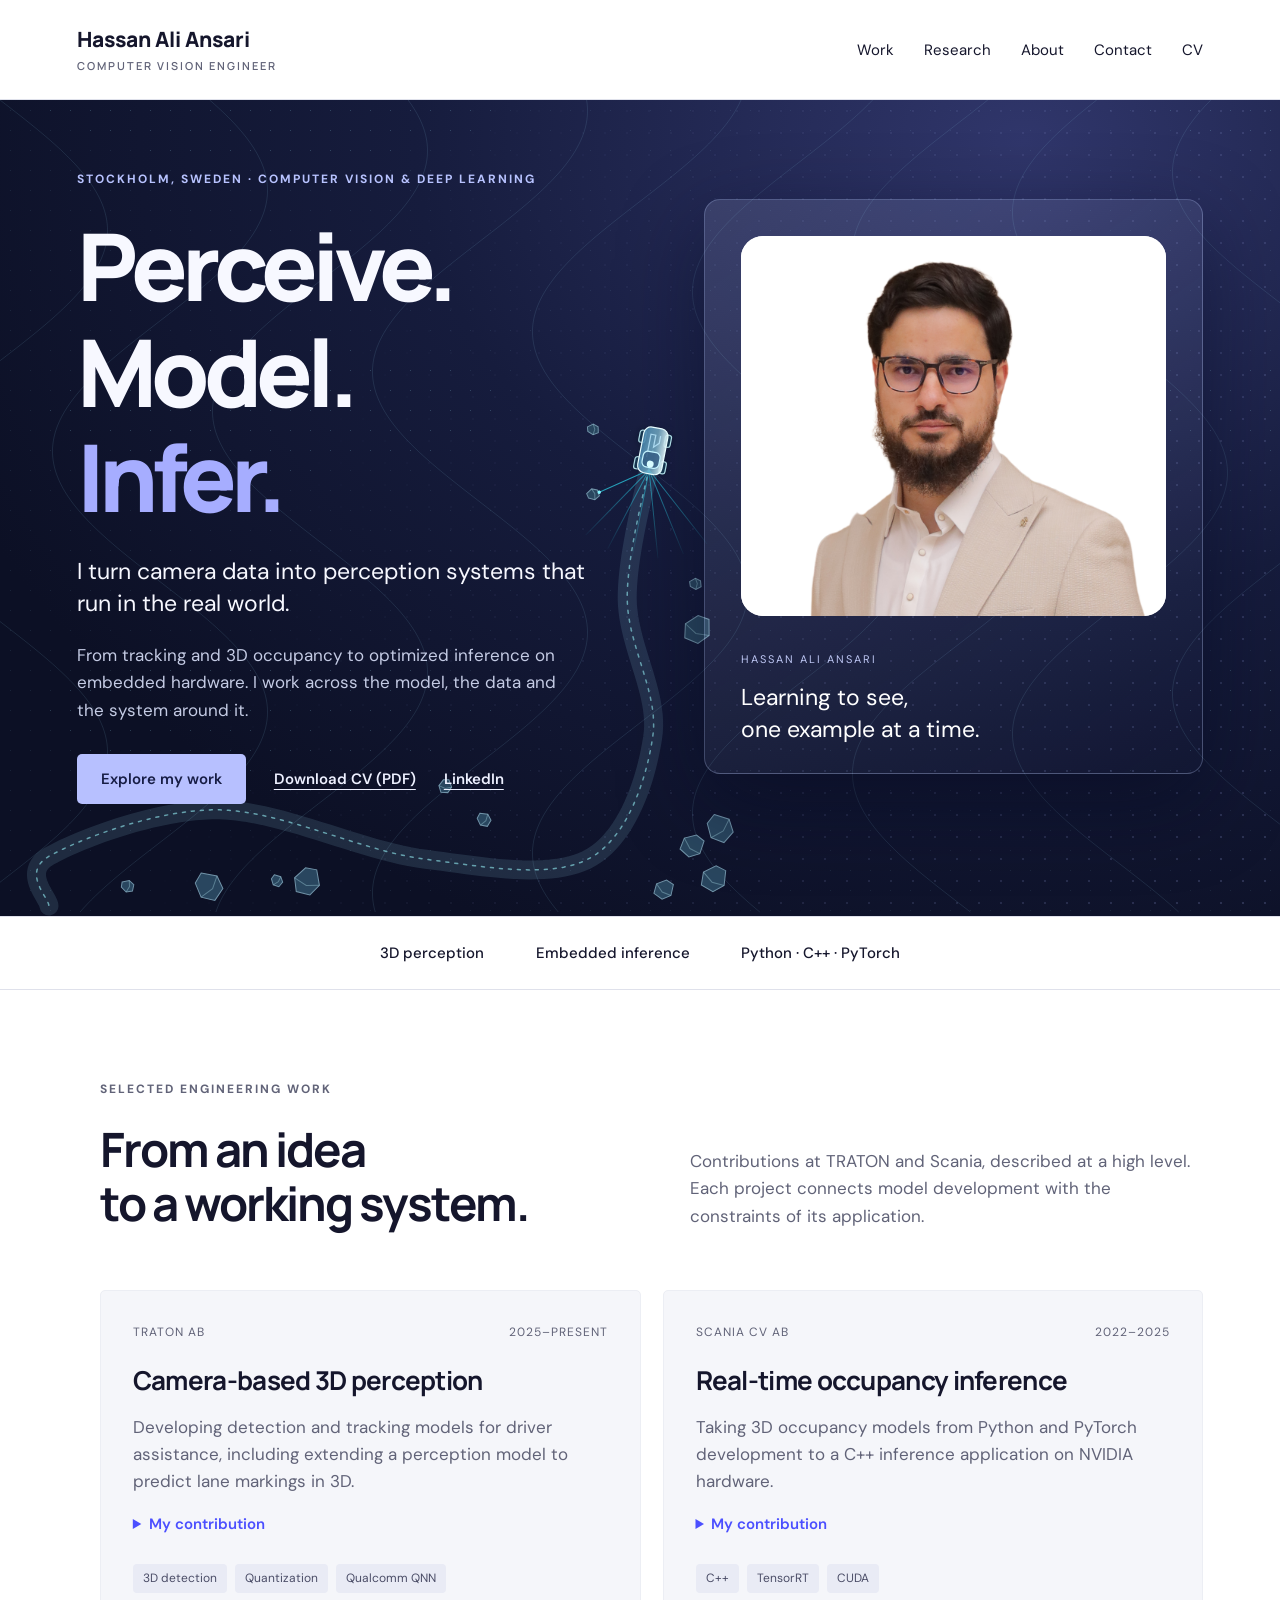
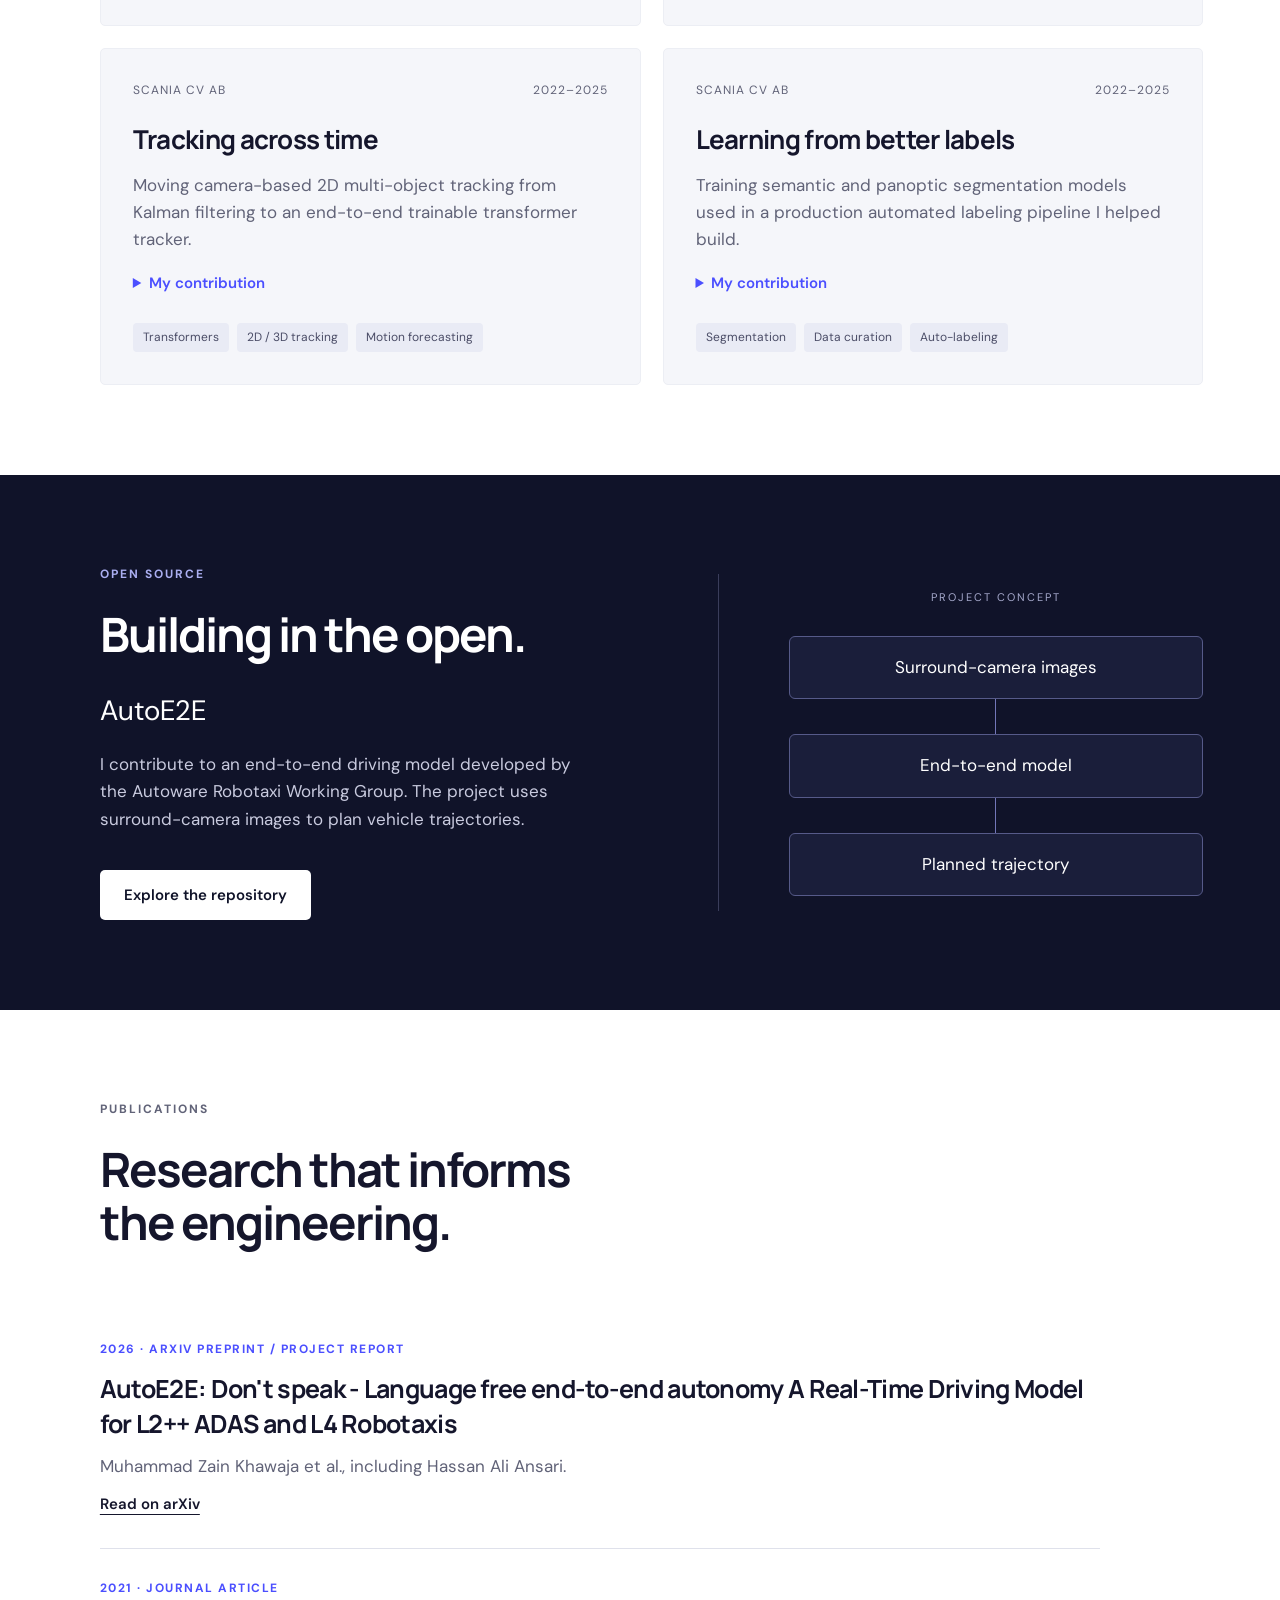
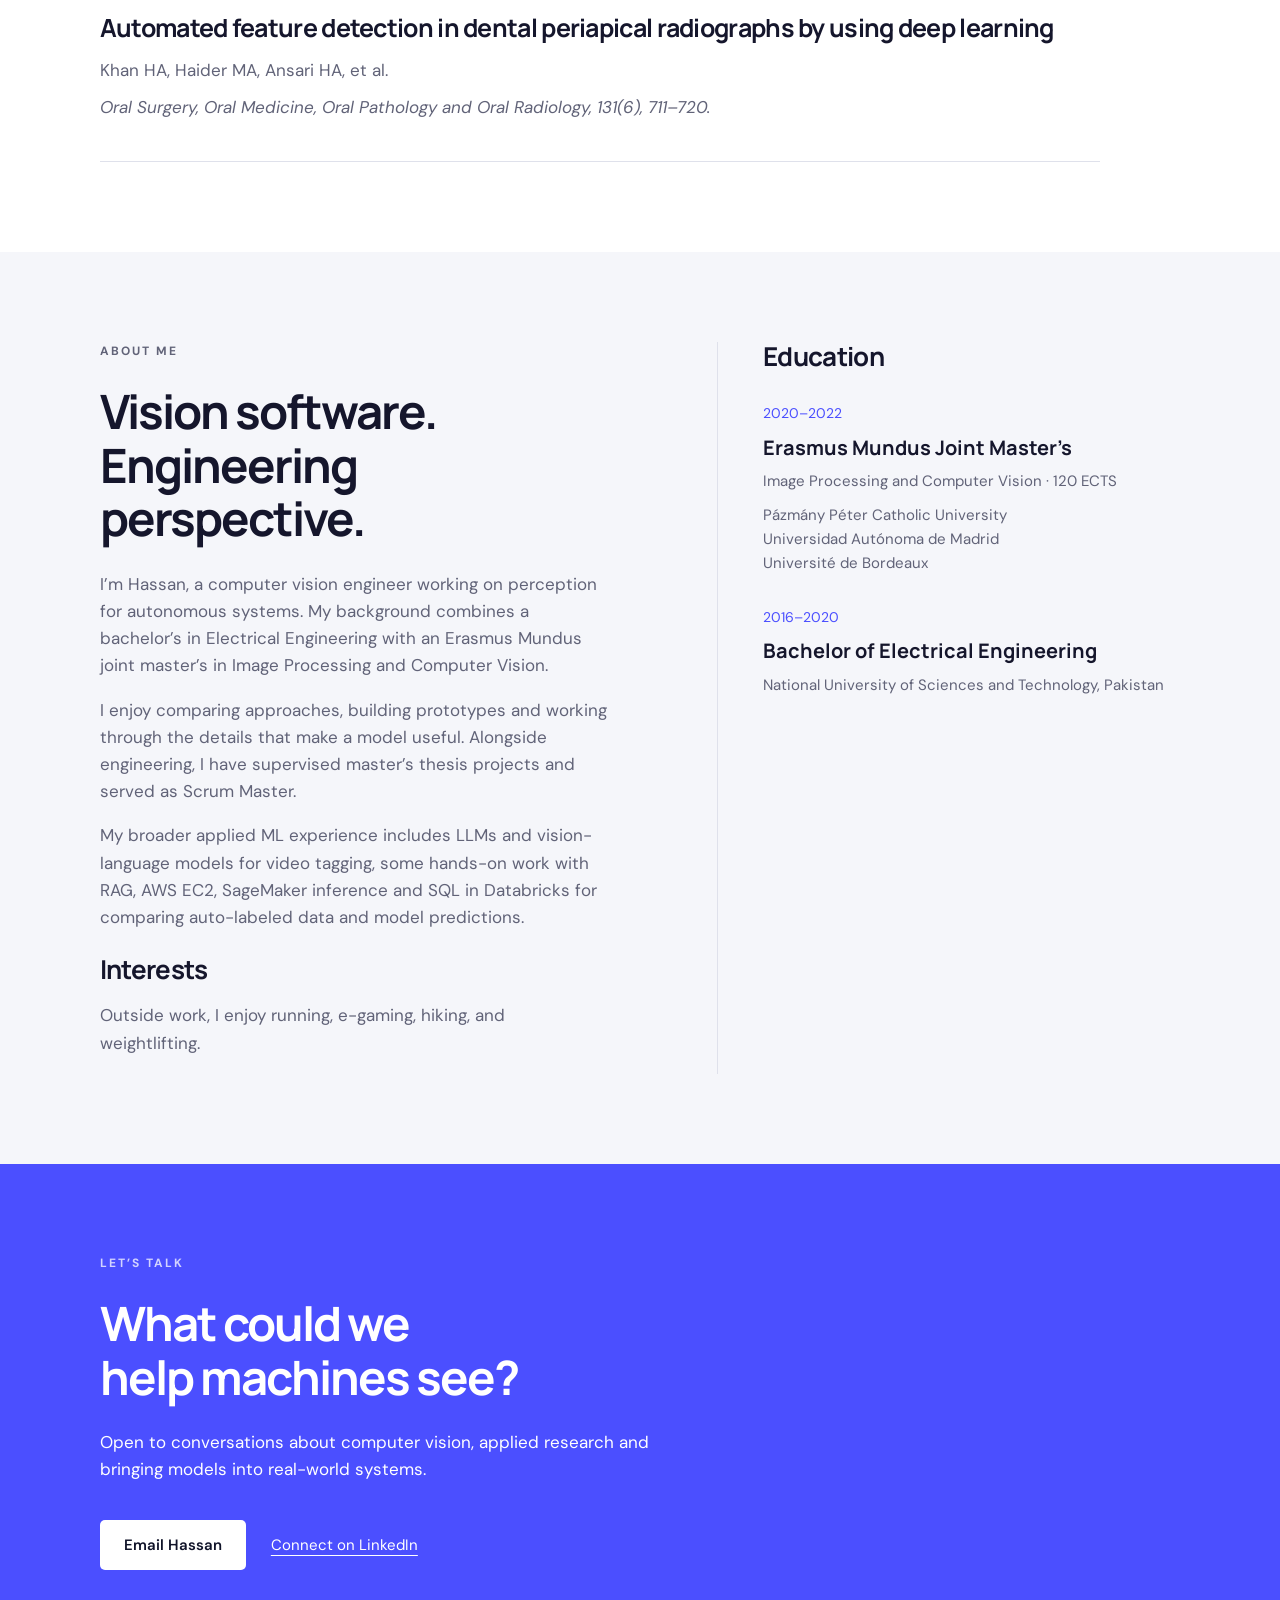
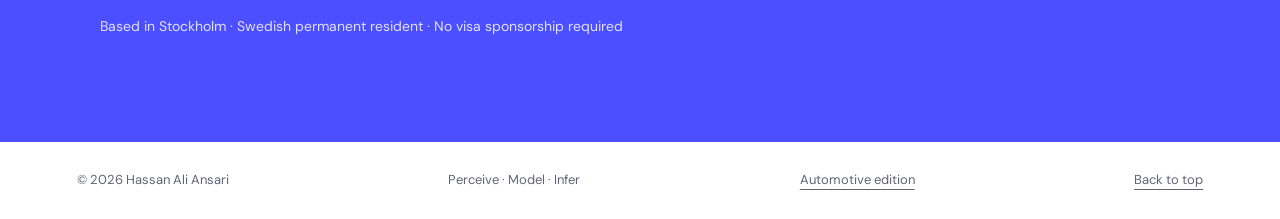
==== commit 0e6dd3d5: "Center the expertise labels on the Vision portfolio" ====
--- a/vision.html
+++ b/vision.html
@@ -1,6 +1,6 @@
 <!doctype html>
 <html lang="en"><head><meta charset="utf-8"><meta name="viewport" content="width=device-width,initial-scale=1"><title>Hassan Ali Ansari · Computer Vision & Deep Learning</title><meta name="description" content="Hassan Ali Ansari builds perception systems, from model development to real-time inference. Explore selected work in computer vision, tracking and embedded deployment."><meta name="theme-color" content="#101329"><link rel="icon" href="data:image/svg+xml,%3Csvg xmlns='http://www.w3.org/2000/svg' viewBox='0 0 64 64'%3E%3Crect width='64' height='64' rx='16' fill='%234b4fff'/%3E%3Ctext x='12' y='44' font-family='sans-serif' font-weight='bold' font-size='34' fill='white'%3EHA%3C/text%3E%3C/svg%3E"><link rel="stylesheet" href="style.css?v=portrait-crop">
-<link rel="stylesheet" href="vision.css?v=content-parity">
+<link rel="stylesheet" href="vision.css?v=center-expertise">
 <script defer src="vision-terrain.js?v=continuous-route"></script>
 </head>
 <body><a class="skip" href="#main">Skip to content</a><header><a class="brand" href="#">Hassan Ali Ansari<span>COMPUTER VISION ENGINEER</span></a><nav aria-label="Main navigation"><a href="#work">Work</a><a href="#research">Research</a><a href="#about">About</a><a href="#contact">Contact</a><a href="Hassan-Ali-Ansari-CV.pdf" target="_blank" rel="noopener">CV</a></nav></header>
--- a/vision.css
+++ b/vision.css
@@ -90,7 +90,15 @@
 }
 .terrain-rail a:focus-visible { outline-offset: 1px; }
 .terrain-rover { position: fixed; z-index: 5; inset: 0; width: 100%; height: 100%; pointer-events: none; }
-.terrain-active main > :is(.section, .expertise) { padding-left: max(7.8vw, 84px); }
+.expertise {
+  display: flex;
+  flex-wrap: wrap;
+  justify-content: center;
+  gap: 8px clamp(18px, 4vw, 52px);
+  text-align: center;
+}
+.terrain-active main > .expertise { padding-inline: max(7.8vw, 84px); }
+.terrain-active main > .section { padding-left: max(7.8vw, 84px); }
 @media (min-width: 761px) {
   .terrain-active main > .about {
     padding-inline: max(7.8vw, 84px, calc((100% - 1320px) / 2));
@@ -100,10 +108,12 @@
   .terrain-rail { left: 3px; width: 54px; border-radius: 14px; }
   .terrain-rail a span { padding-inline: 3px; }
   .terrain-active main > :is(.section, .expertise) { padding-left: 66px; }
+  .terrain-active main > .expertise { padding-right: 66px; }
   .hero-stage .hero { padding-bottom: 90px; }
 }
 @media (prefers-reduced-motion: reduce) {
   .terrain-rover, .terrain-rail { display: none; }
-  .terrain-active main > :is(.section, .expertise) { padding-left: 6%; }
+  .terrain-active main > .section { padding-left: 6%; }
+  .terrain-active main > .expertise { padding-inline: 6%; }
   .terrain-active main > .about { padding-inline: max(6%, calc((100% - 1320px) / 2)); }
 }
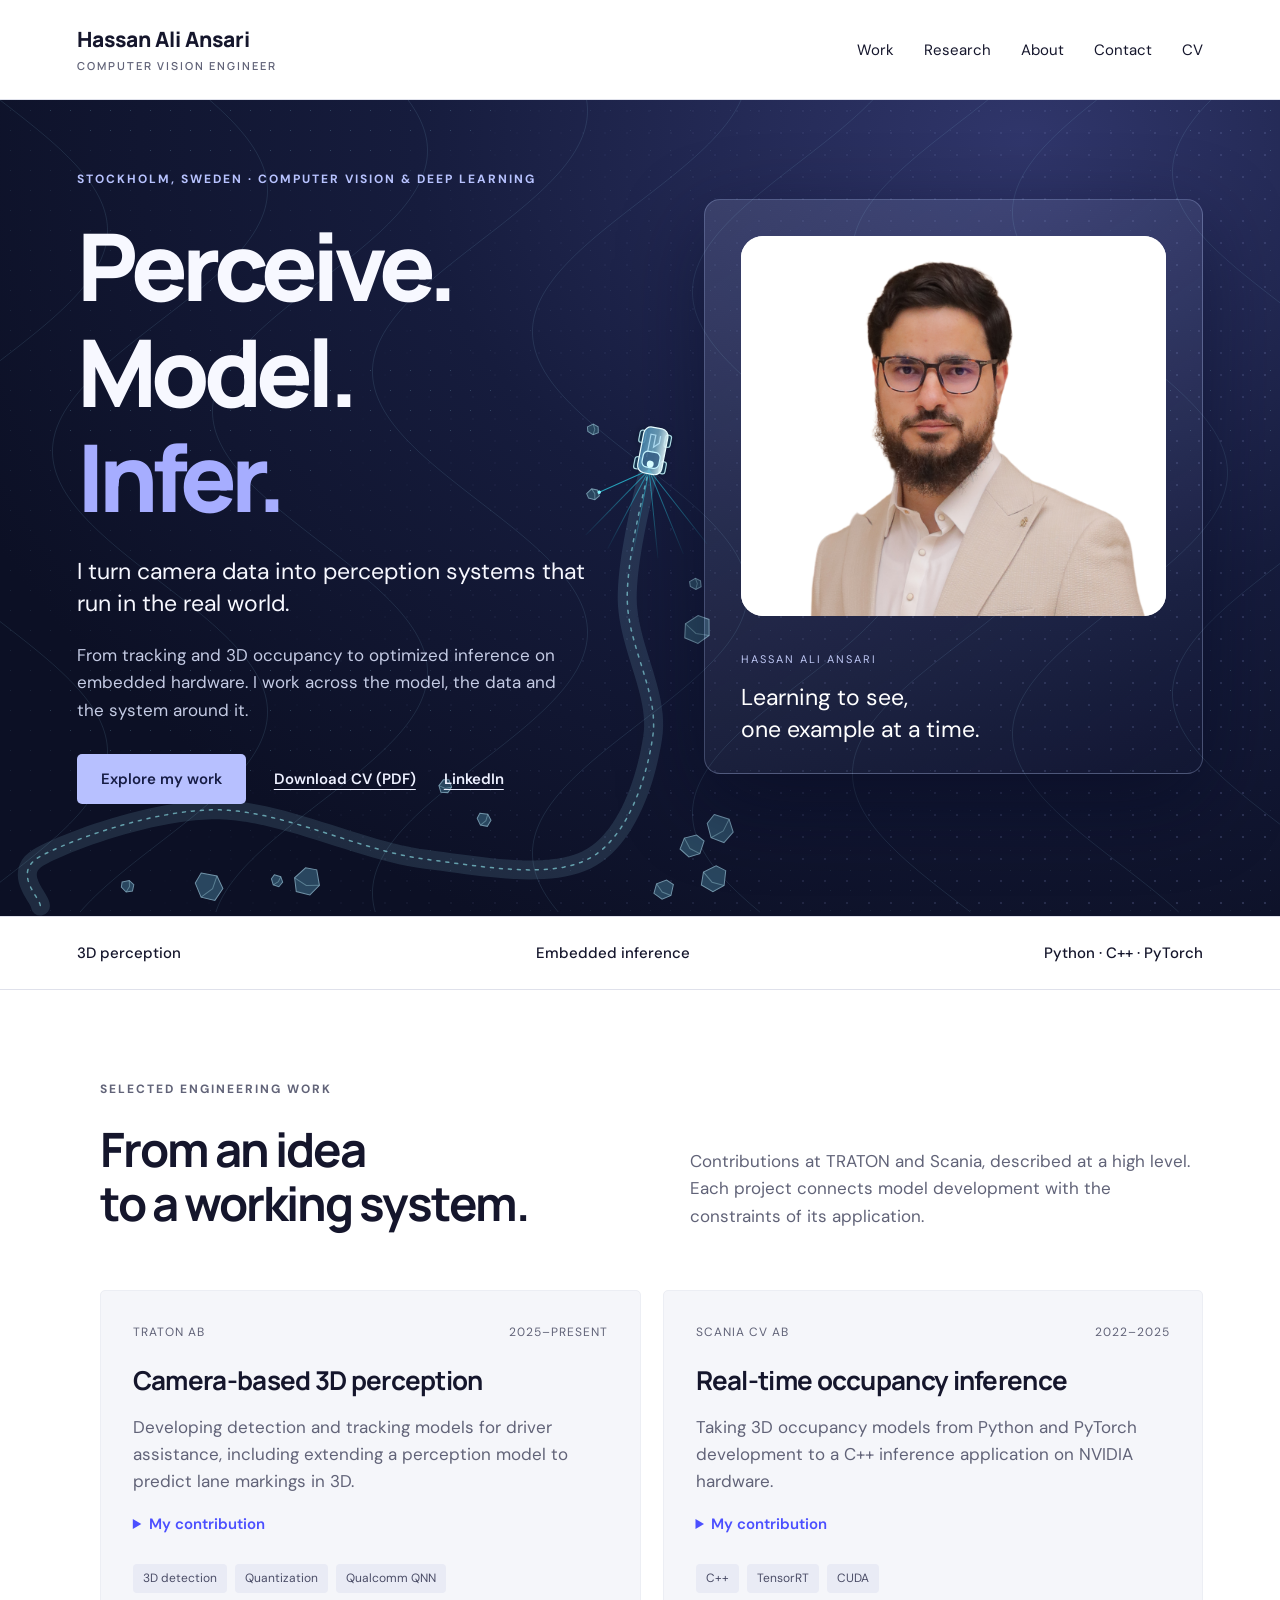
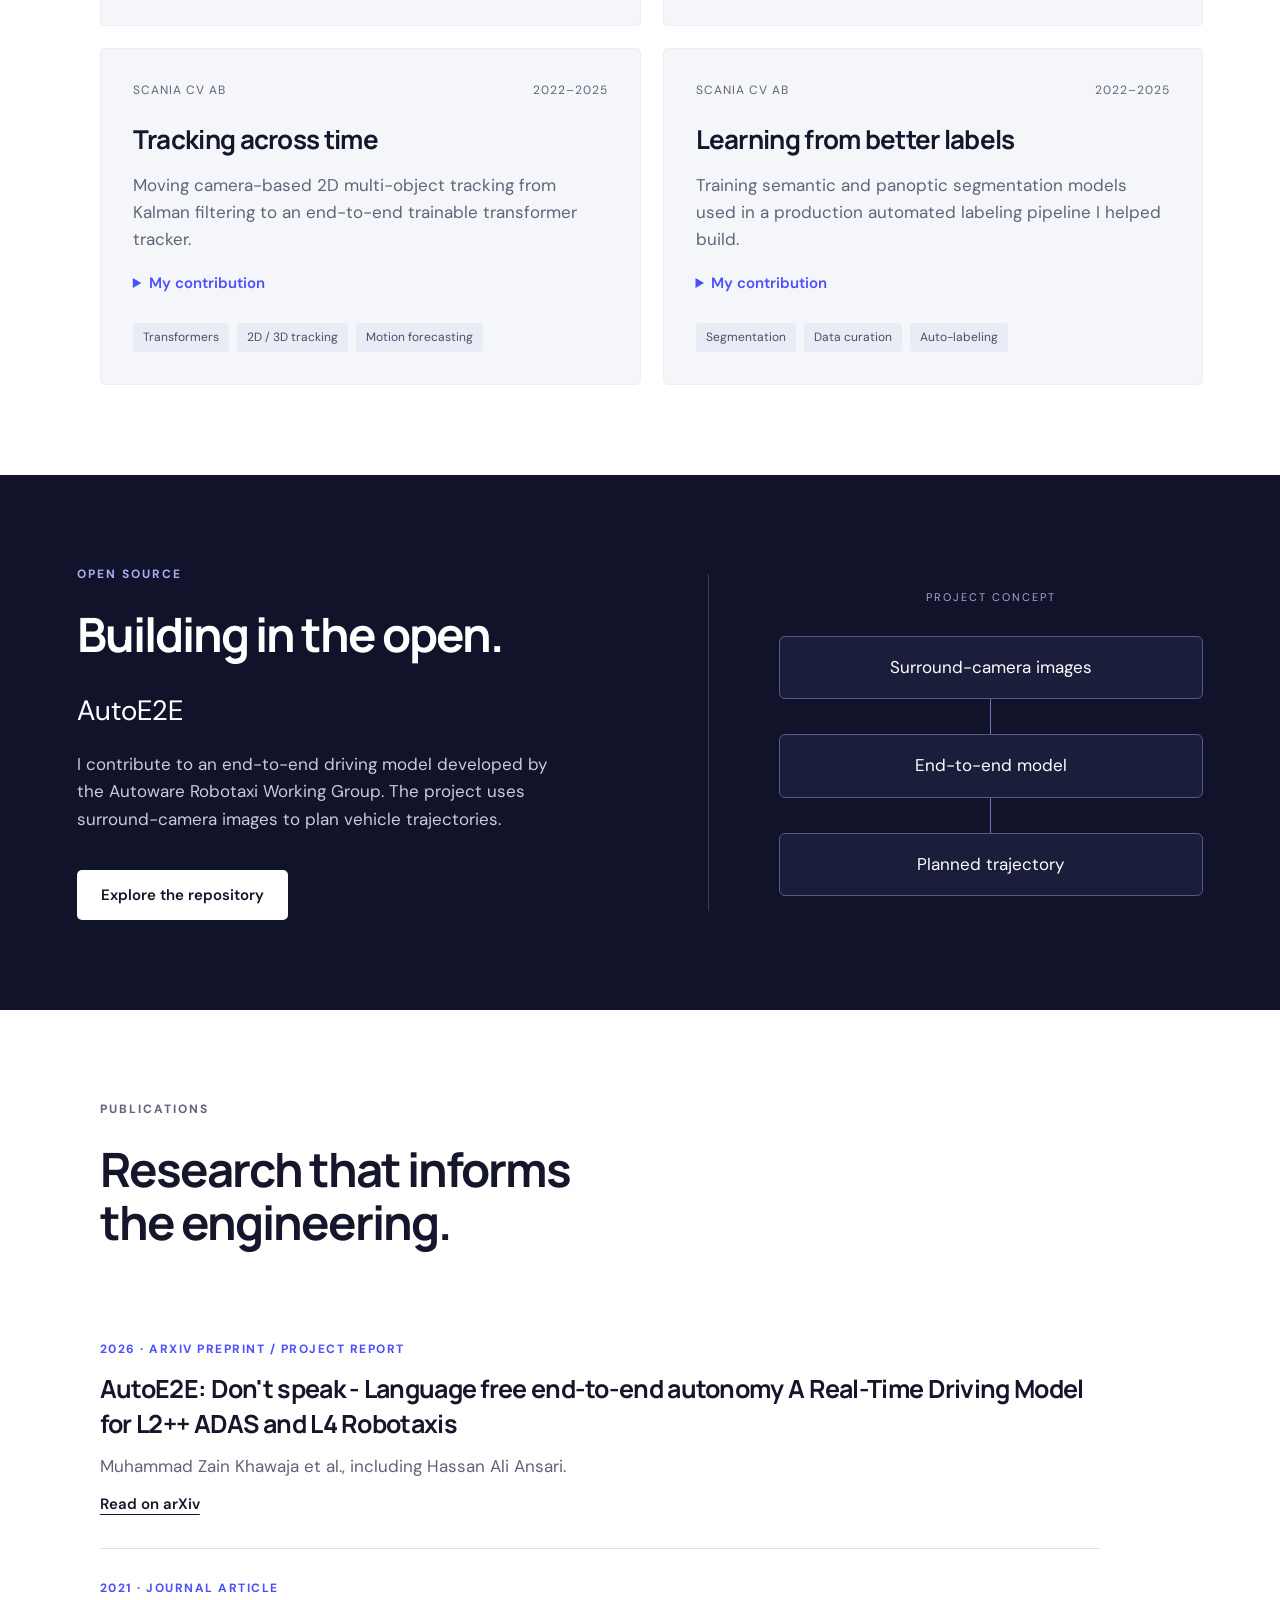
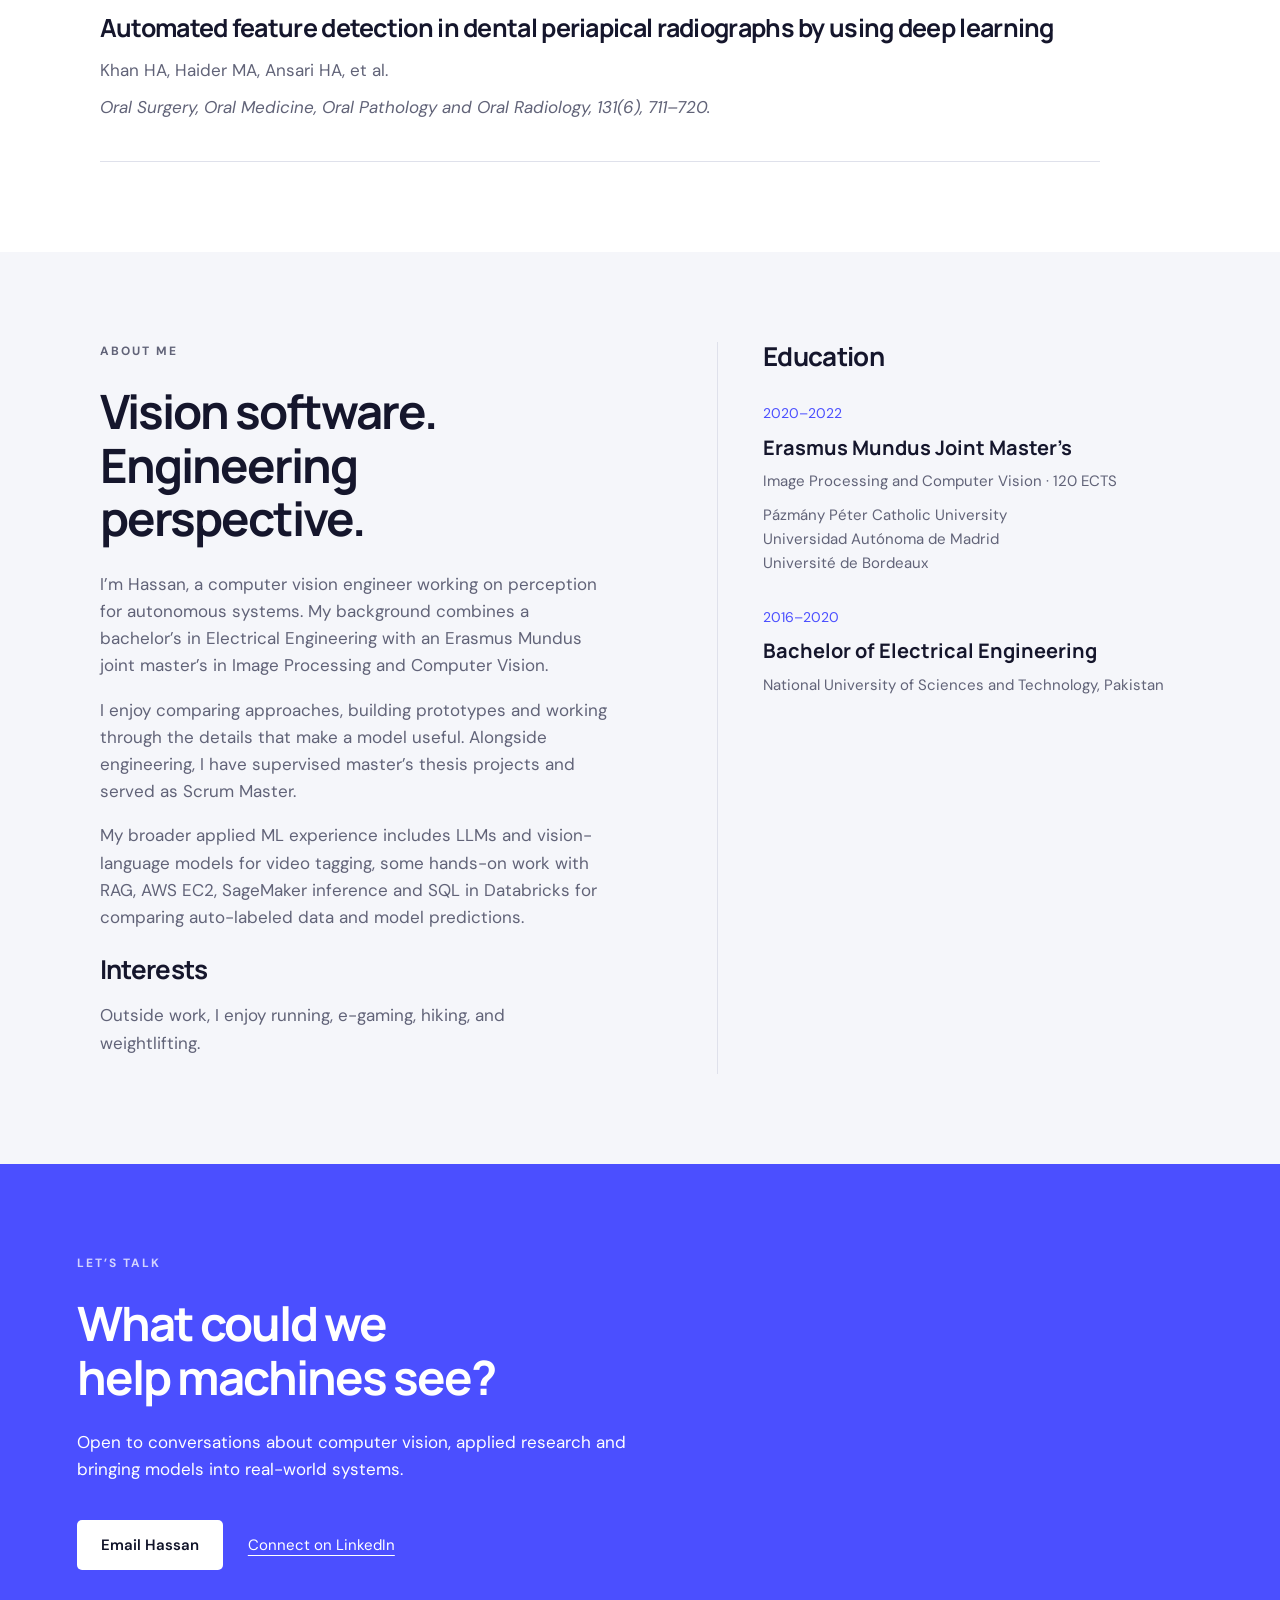
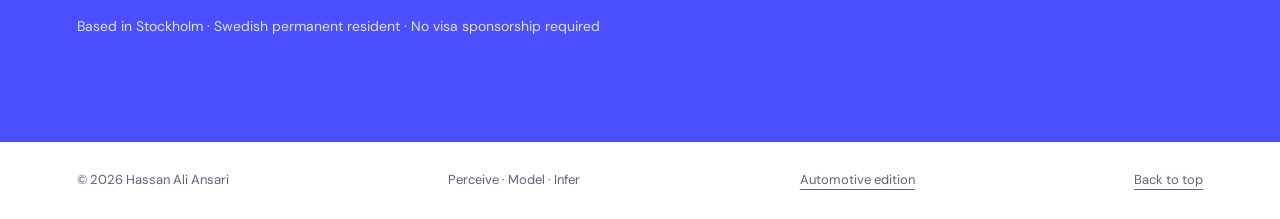
==== commit 4896b11c: "Match automotive section spacing and show rover labels on hover" ====
--- a/vision.html
+++ b/vision.html
@@ -1,6 +1,6 @@
 <!doctype html>
 <html lang="en"><head><meta charset="utf-8"><meta name="viewport" content="width=device-width,initial-scale=1"><title>Hassan Ali Ansari · Computer Vision & Deep Learning</title><meta name="description" content="Hassan Ali Ansari builds perception systems, from model development to real-time inference. Explore selected work in computer vision, tracking and embedded deployment."><meta name="theme-color" content="#101329"><link rel="icon" href="data:image/svg+xml,%3Csvg xmlns='http://www.w3.org/2000/svg' viewBox='0 0 64 64'%3E%3Crect width='64' height='64' rx='16' fill='%234b4fff'/%3E%3Ctext x='12' y='44' font-family='sans-serif' font-weight='bold' font-size='34' fill='white'%3EHA%3C/text%3E%3C/svg%3E"><link rel="stylesheet" href="style.css?v=portrait-crop">
-<link rel="stylesheet" href="vision.css?v=center-expertise">
+<link rel="stylesheet" href="vision.css?v=automotive-spacing">
 <script defer src="vision-terrain.js?v=continuous-route"></script>
 </head>
 <body><a class="skip" href="#main">Skip to content</a><header><a class="brand" href="#">Hassan Ali Ansari<span>COMPUTER VISION ENGINEER</span></a><nav aria-label="Main navigation"><a href="#work">Work</a><a href="#research">Research</a><a href="#about">About</a><a href="#contact">Contact</a><a href="Hassan-Ali-Ansari-CV.pdf" target="_blank" rel="noopener">CV</a></nav></header>
--- a/vision.css
+++ b/vision.css
@@ -36,7 +36,7 @@
   top: 18%;
   bottom: 12%;
   left: 8px;
-  width: clamp(63px, 6.4vw, 98px);
+  width: clamp(32px, calc(6vw - 12px), 98px);
   max-height: 690px;
   display: block;
   isolation: isolate;
@@ -51,69 +51,54 @@
 .terrain-map { display: block; width: 100%; height: 100%; border-radius: inherit; }
 .terrain-rail a {
   position: absolute;
-  inset-inline: 0;
   top: var(--stop-y);
-  display: flex;
-  justify-content: center;
-  padding-top: 20px;
-  border-radius: 7px;
-  transform: translateY(-6px);
+  left: var(--stop-x);
+  display: grid;
+  place-items: center;
+  width: 24px;
+  height: 24px;
+  border-radius: 50%;
+  text-decoration: none;
+  transform: translate(-50%, -50%);
 }
-.terrain-rail a:last-of-type { padding-top: 12px; }
 .terrain-rail a::before {
   content: "";
-  position: absolute;
-  top: 6px;
-  left: var(--stop-x);
   width: 7px;
   height: 7px;
-  transform: translate(-50%, -50%);
   background: #faffff;
   border: 1px solid #4b7d84;
   border-radius: 50%;
 }
 .terrain-rail a span {
-  padding: 0 5px;
-  border: 1px solid #bbd6d2;
-  border-radius: 5px;
-  color: #254a51;
-  background: #f0f8f6;
-  font-size: clamp(10px, .95vw, 12px);
-  font-weight: 700;
-  line-height: 1.5;
+  position: absolute;
+  left: calc(100% + 6px);
+  padding: 5px 9px;
+  border-radius: 6px;
+  color: #fff;
+  background: #25636b;
+  font-size: 12px;
+  font-weight: 650;
+  white-space: nowrap;
+  opacity: 0;
+  pointer-events: none;
 }
 .terrain-rail a:is(:hover, [aria-current])::before { background: #237e8c; }
-.terrain-rail a:is(:hover, [aria-current]) span {
-  color: #fff;
-  background: #25636b;
-  border-color: #25636b;
-}
+.terrain-rail a:is(:hover, :focus-visible) span { opacity: 1; }
 .terrain-rail a:focus-visible { outline-offset: 1px; }
 .terrain-rover { position: fixed; z-index: 5; inset: 0; width: 100%; height: 100%; pointer-events: none; }
-.expertise {
-  display: flex;
-  flex-wrap: wrap;
-  justify-content: center;
-  gap: 8px clamp(18px, 4vw, 52px);
-  text-align: center;
-}
-.terrain-active main > .expertise { padding-inline: max(7.8vw, 84px); }
-.terrain-active main > .section { padding-left: max(7.8vw, 84px); }
+.terrain-active main > .section:not(.open-source, .contact) { padding-left: max(7.8vw, 84px); }
 @media (min-width: 761px) {
   .terrain-active main > .about {
     padding-inline: max(7.8vw, 84px, calc((100% - 1320px) / 2));
   }
 }
 @media (max-width: 760px) {
-  .terrain-rail { left: 3px; width: 54px; border-radius: 14px; }
-  .terrain-rail a span { padding-inline: 3px; }
-  .terrain-active main > :is(.section, .expertise) { padding-left: 66px; }
-  .terrain-active main > .expertise { padding-right: 66px; }
+  .terrain-rail { left: 3px; width: clamp(15px, calc(6vw - 6px), 38px); border-radius: 14px; }
+  .terrain-active main > .section:not(.open-source, .contact) { padding-left: 66px; }
   .hero-stage .hero { padding-bottom: 90px; }
 }
 @media (prefers-reduced-motion: reduce) {
   .terrain-rover, .terrain-rail { display: none; }
-  .terrain-active main > .section { padding-left: 6%; }
-  .terrain-active main > .expertise { padding-inline: 6%; }
+  .terrain-active main > .section:not(.open-source, .contact) { padding-left: 6%; }
   .terrain-active main > .about { padding-inline: max(6%, calc((100% - 1320px) / 2)); }
 }
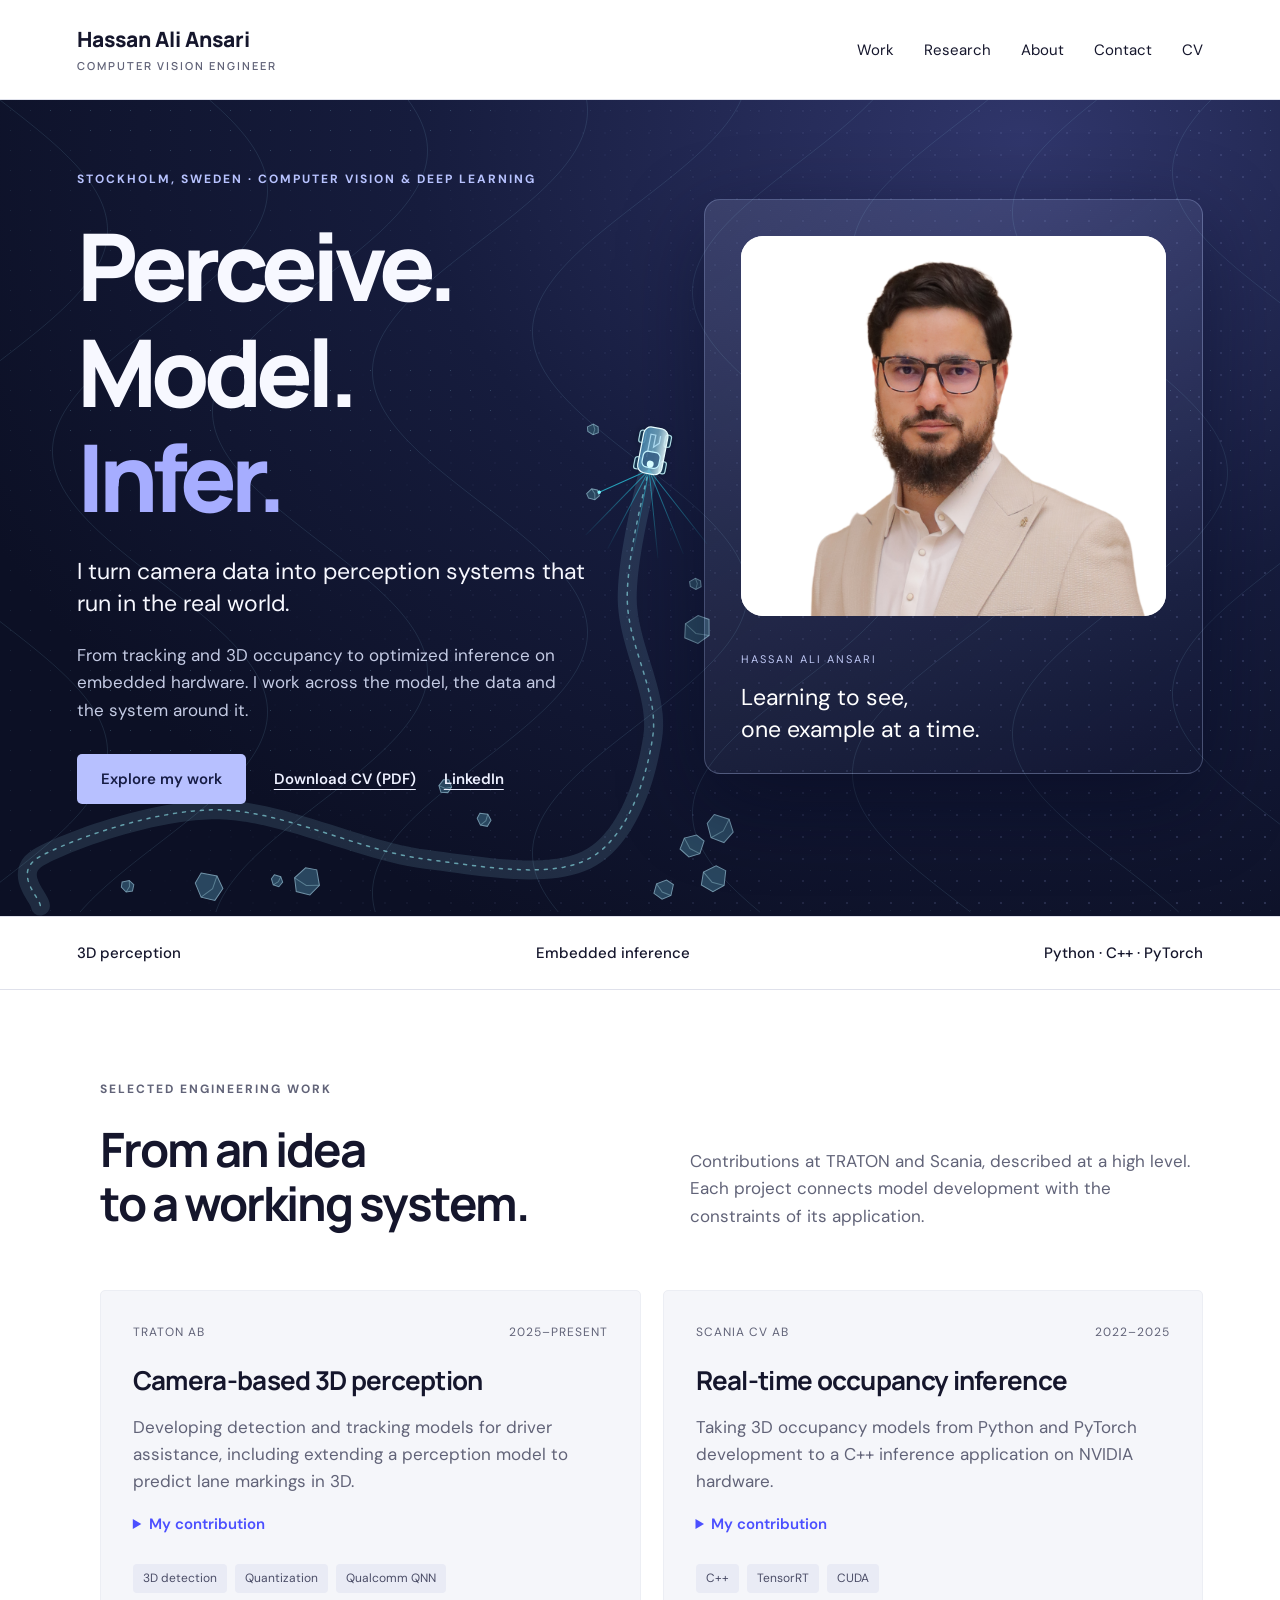
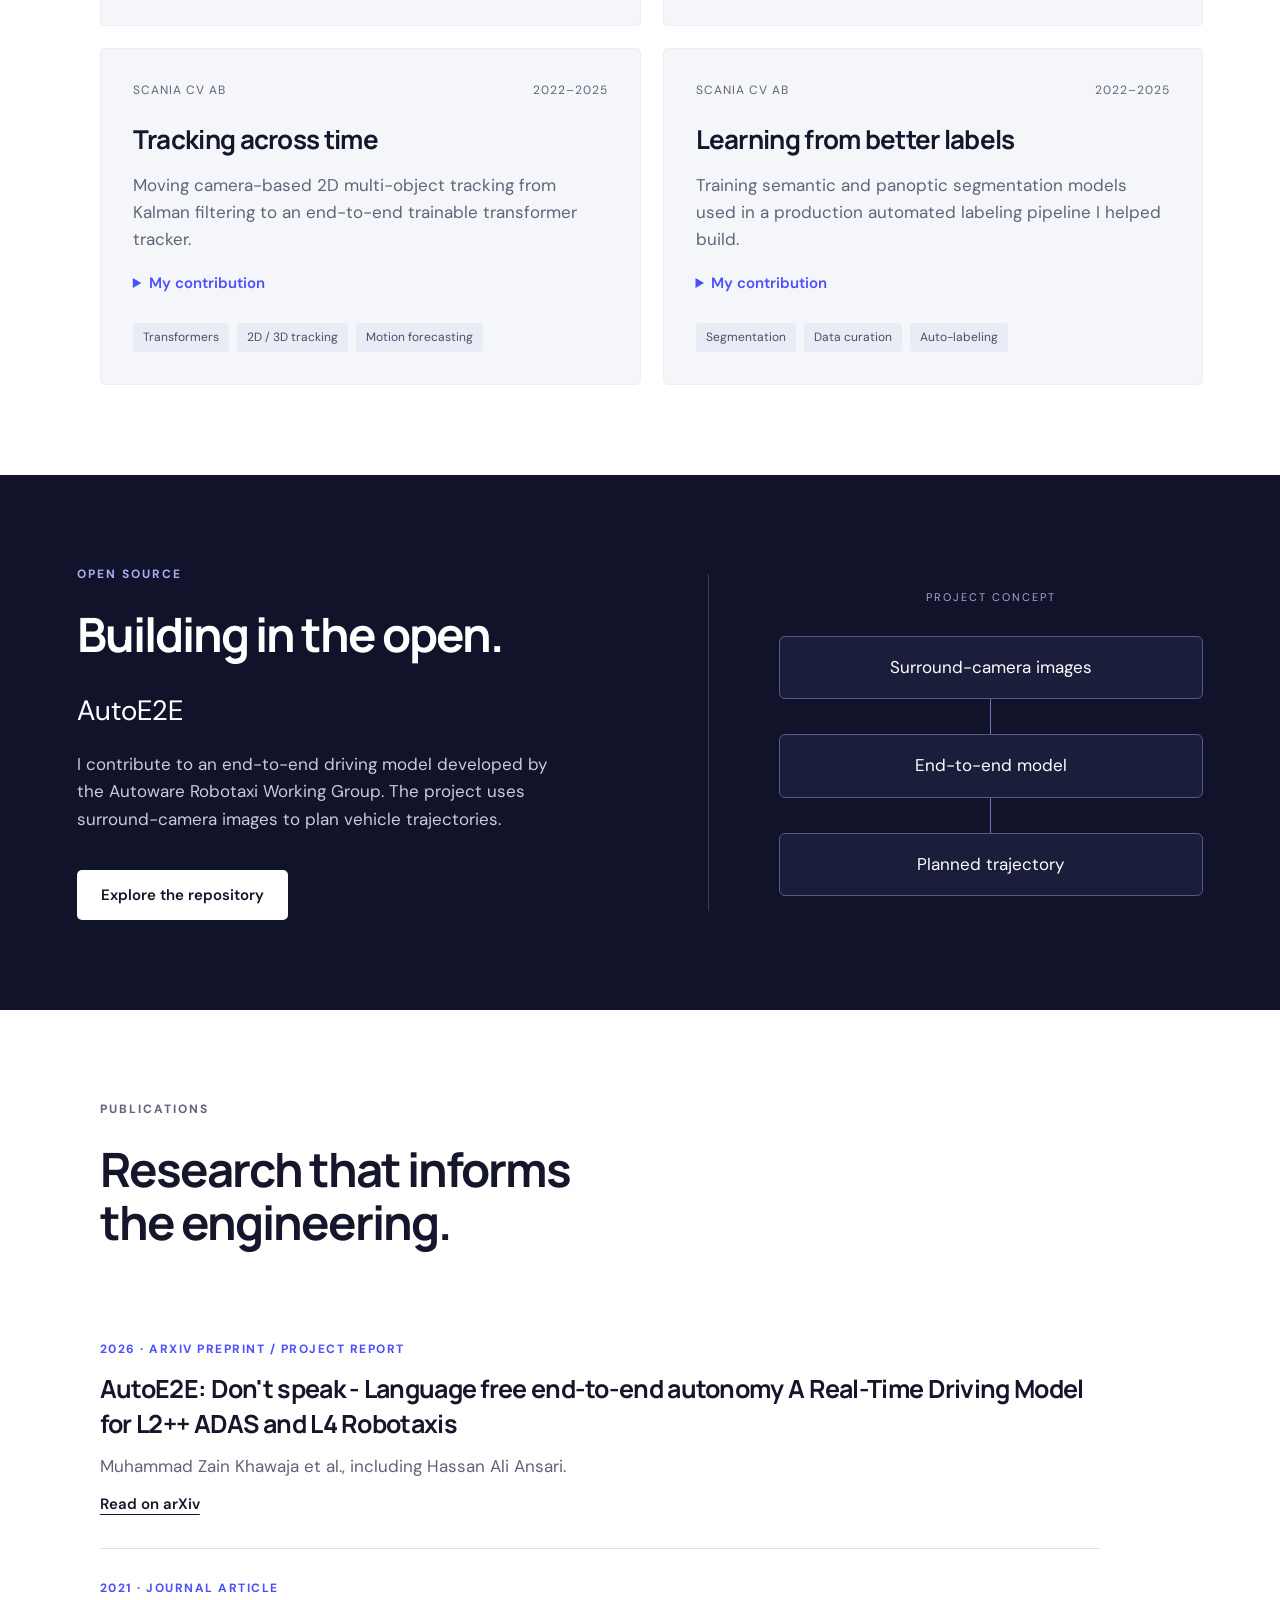
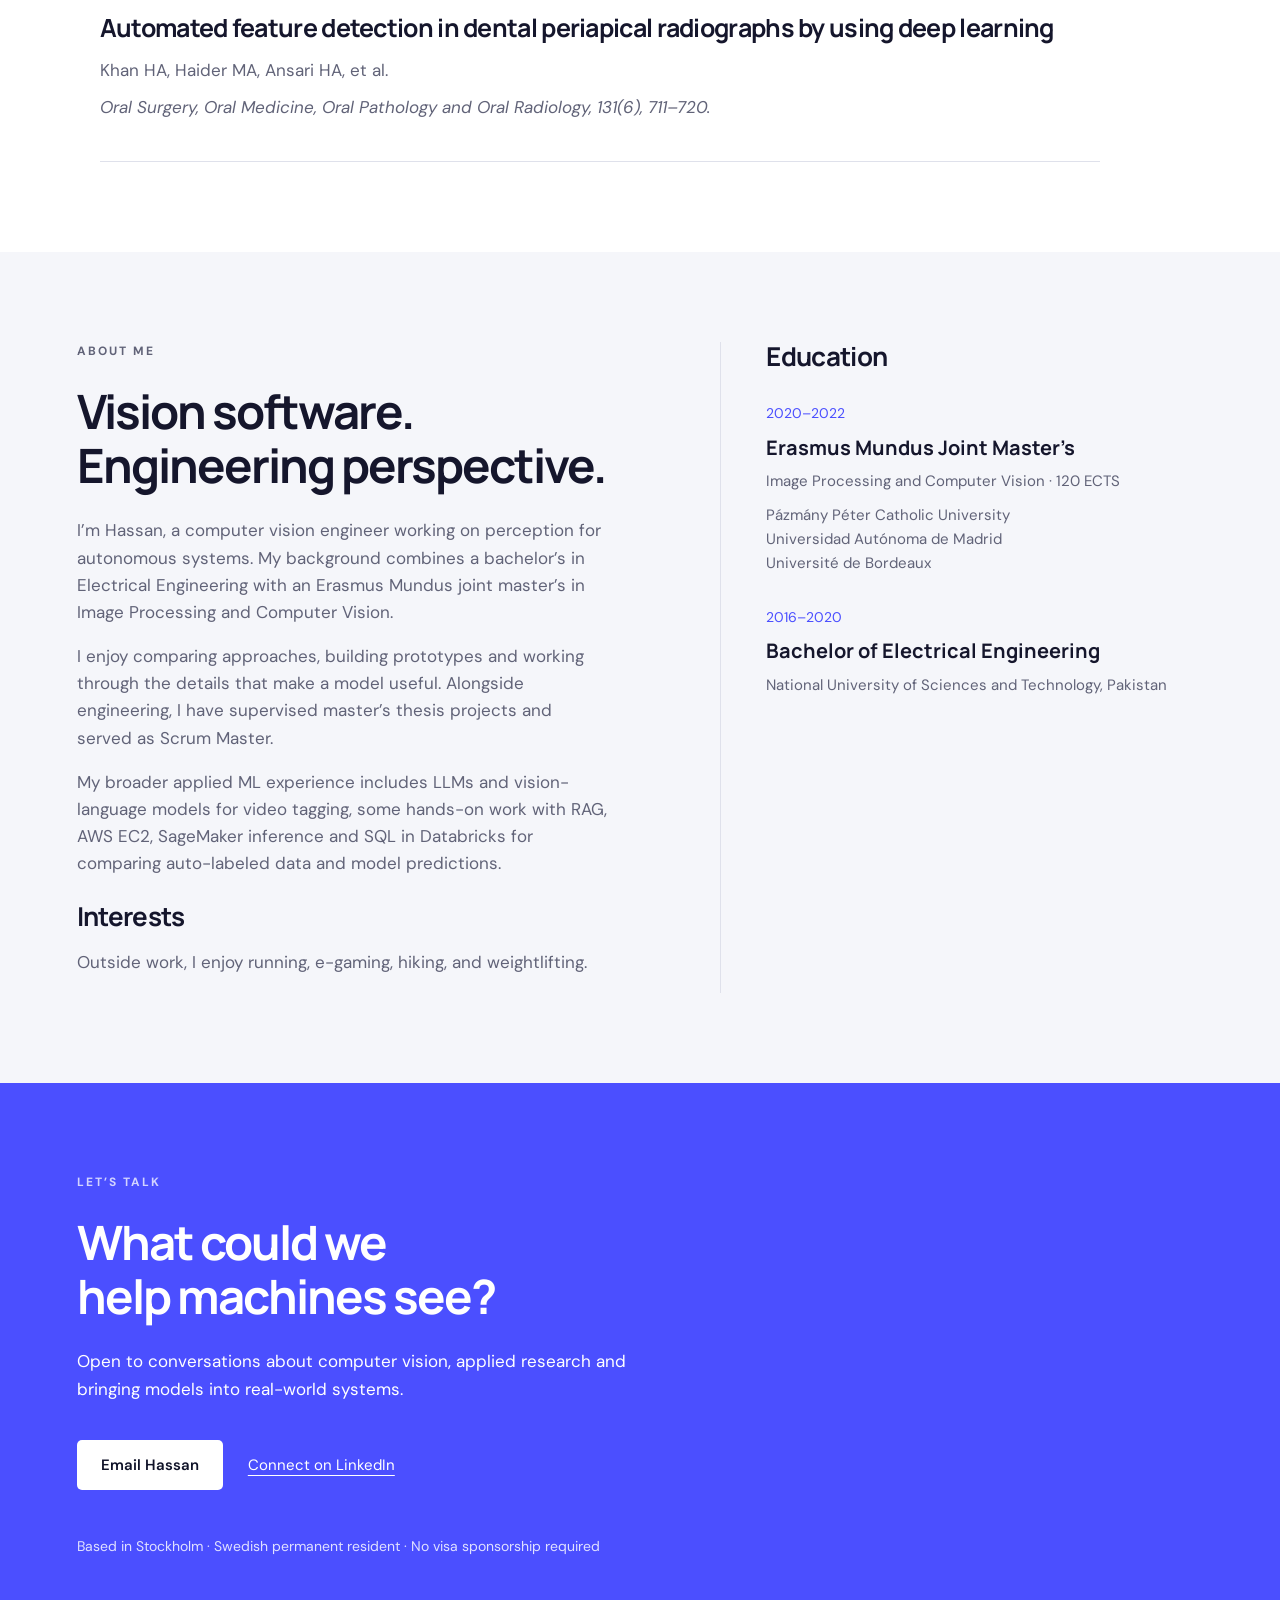
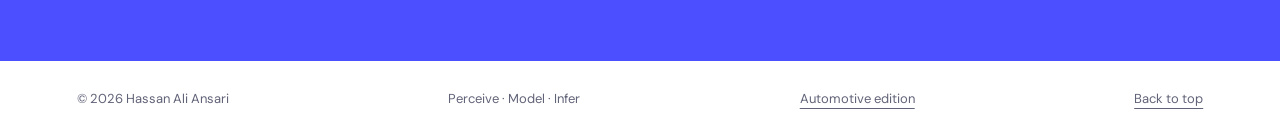
==== commit f5cff8c4: "Match About Me positioning to the automotive portfolio" ====
--- a/vision.html
+++ b/vision.html
@@ -1,6 +1,6 @@
 <!doctype html>
 <html lang="en"><head><meta charset="utf-8"><meta name="viewport" content="width=device-width,initial-scale=1"><title>Hassan Ali Ansari · Computer Vision & Deep Learning</title><meta name="description" content="Hassan Ali Ansari builds perception systems, from model development to real-time inference. Explore selected work in computer vision, tracking and embedded deployment."><meta name="theme-color" content="#101329"><link rel="icon" href="data:image/svg+xml,%3Csvg xmlns='http://www.w3.org/2000/svg' viewBox='0 0 64 64'%3E%3Crect width='64' height='64' rx='16' fill='%234b4fff'/%3E%3Ctext x='12' y='44' font-family='sans-serif' font-weight='bold' font-size='34' fill='white'%3EHA%3C/text%3E%3C/svg%3E"><link rel="stylesheet" href="style.css?v=portrait-crop">
-<link rel="stylesheet" href="vision.css?v=automotive-spacing">
+<link rel="stylesheet" href="vision.css?v=about-spacing">
 <script defer src="vision-terrain.js?v=continuous-route"></script>
 </head>
 <body><a class="skip" href="#main">Skip to content</a><header><a class="brand" href="#">Hassan Ali Ansari<span>COMPUTER VISION ENGINEER</span></a><nav aria-label="Main navigation"><a href="#work">Work</a><a href="#research">Research</a><a href="#about">About</a><a href="#contact">Contact</a><a href="Hassan-Ali-Ansari-CV.pdf" target="_blank" rel="noopener">CV</a></nav></header>
--- a/vision.css
+++ b/vision.css
@@ -86,19 +86,13 @@
 .terrain-rail a:is(:hover, :focus-visible) span { opacity: 1; }
 .terrain-rail a:focus-visible { outline-offset: 1px; }
 .terrain-rover { position: fixed; z-index: 5; inset: 0; width: 100%; height: 100%; pointer-events: none; }
-.terrain-active main > .section:not(.open-source, .contact) { padding-left: max(7.8vw, 84px); }
-@media (min-width: 761px) {
-  .terrain-active main > .about {
-    padding-inline: max(7.8vw, 84px, calc((100% - 1320px) / 2));
-  }
-}
+.terrain-active main > .section:not(.open-source, .about, .contact) { padding-left: max(7.8vw, 84px); }
 @media (max-width: 760px) {
   .terrain-rail { left: 3px; width: clamp(15px, calc(6vw - 6px), 38px); border-radius: 14px; }
-  .terrain-active main > .section:not(.open-source, .contact) { padding-left: 66px; }
+  .terrain-active main > .section:not(.open-source, .about, .contact) { padding-left: 66px; }
   .hero-stage .hero { padding-bottom: 90px; }
 }
 @media (prefers-reduced-motion: reduce) {
   .terrain-rover, .terrain-rail { display: none; }
-  .terrain-active main > .section:not(.open-source, .contact) { padding-left: 6%; }
-  .terrain-active main > .about { padding-inline: max(6%, calc((100% - 1320px) / 2)); }
+  .terrain-active main > .section:not(.open-source, .about, .contact) { padding-left: 6%; }
 }
